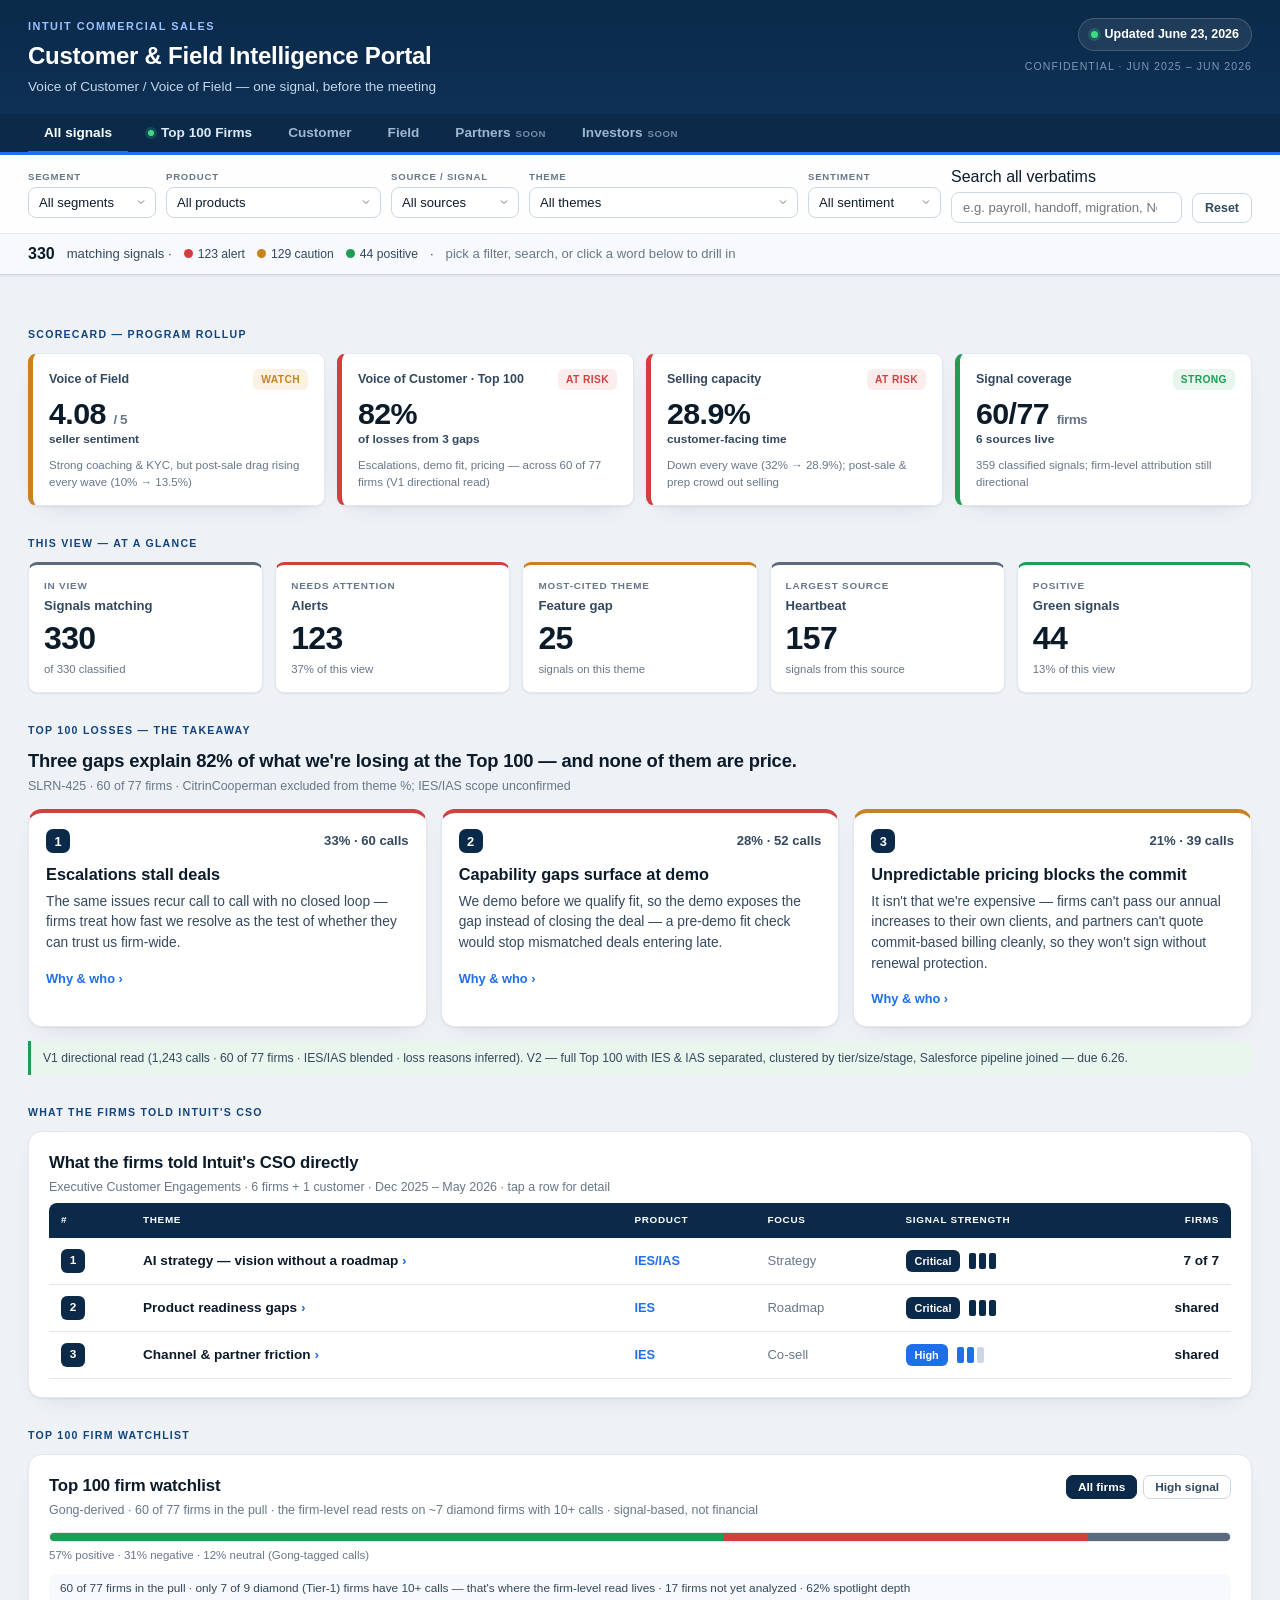
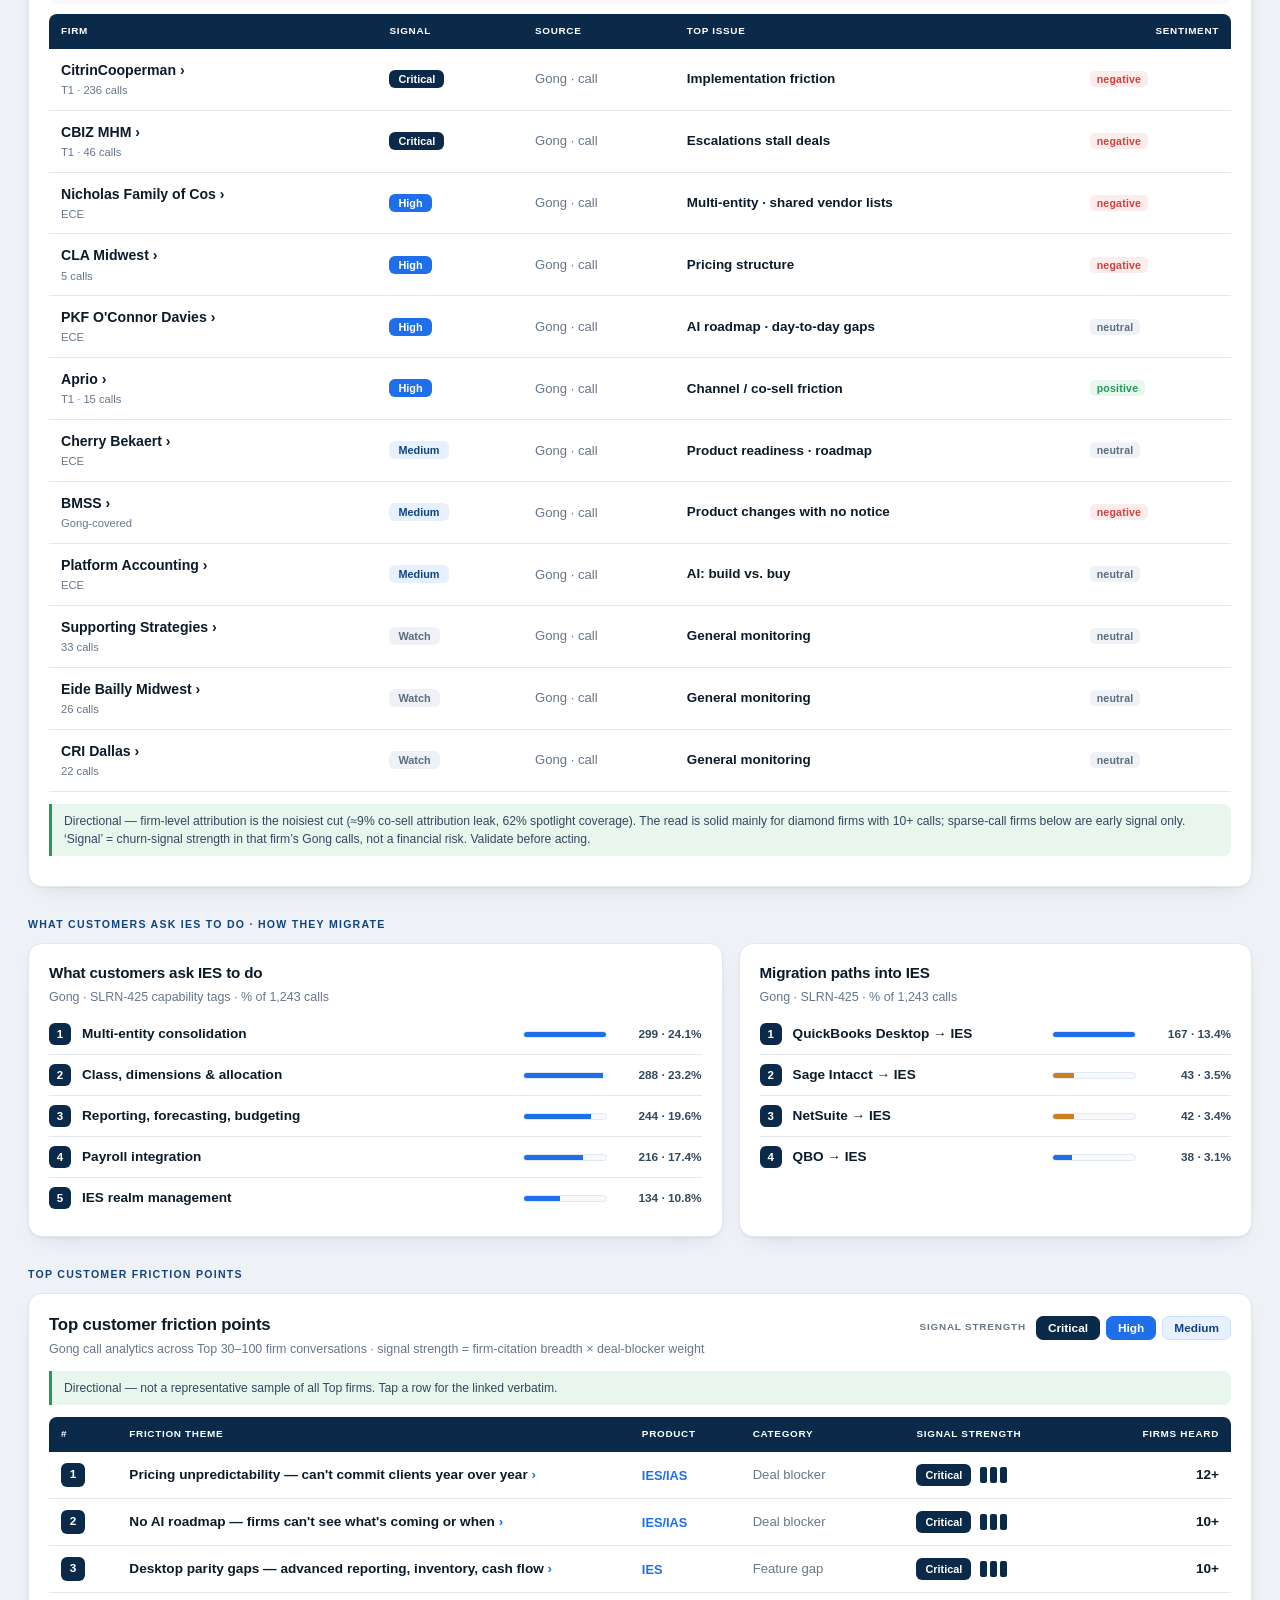
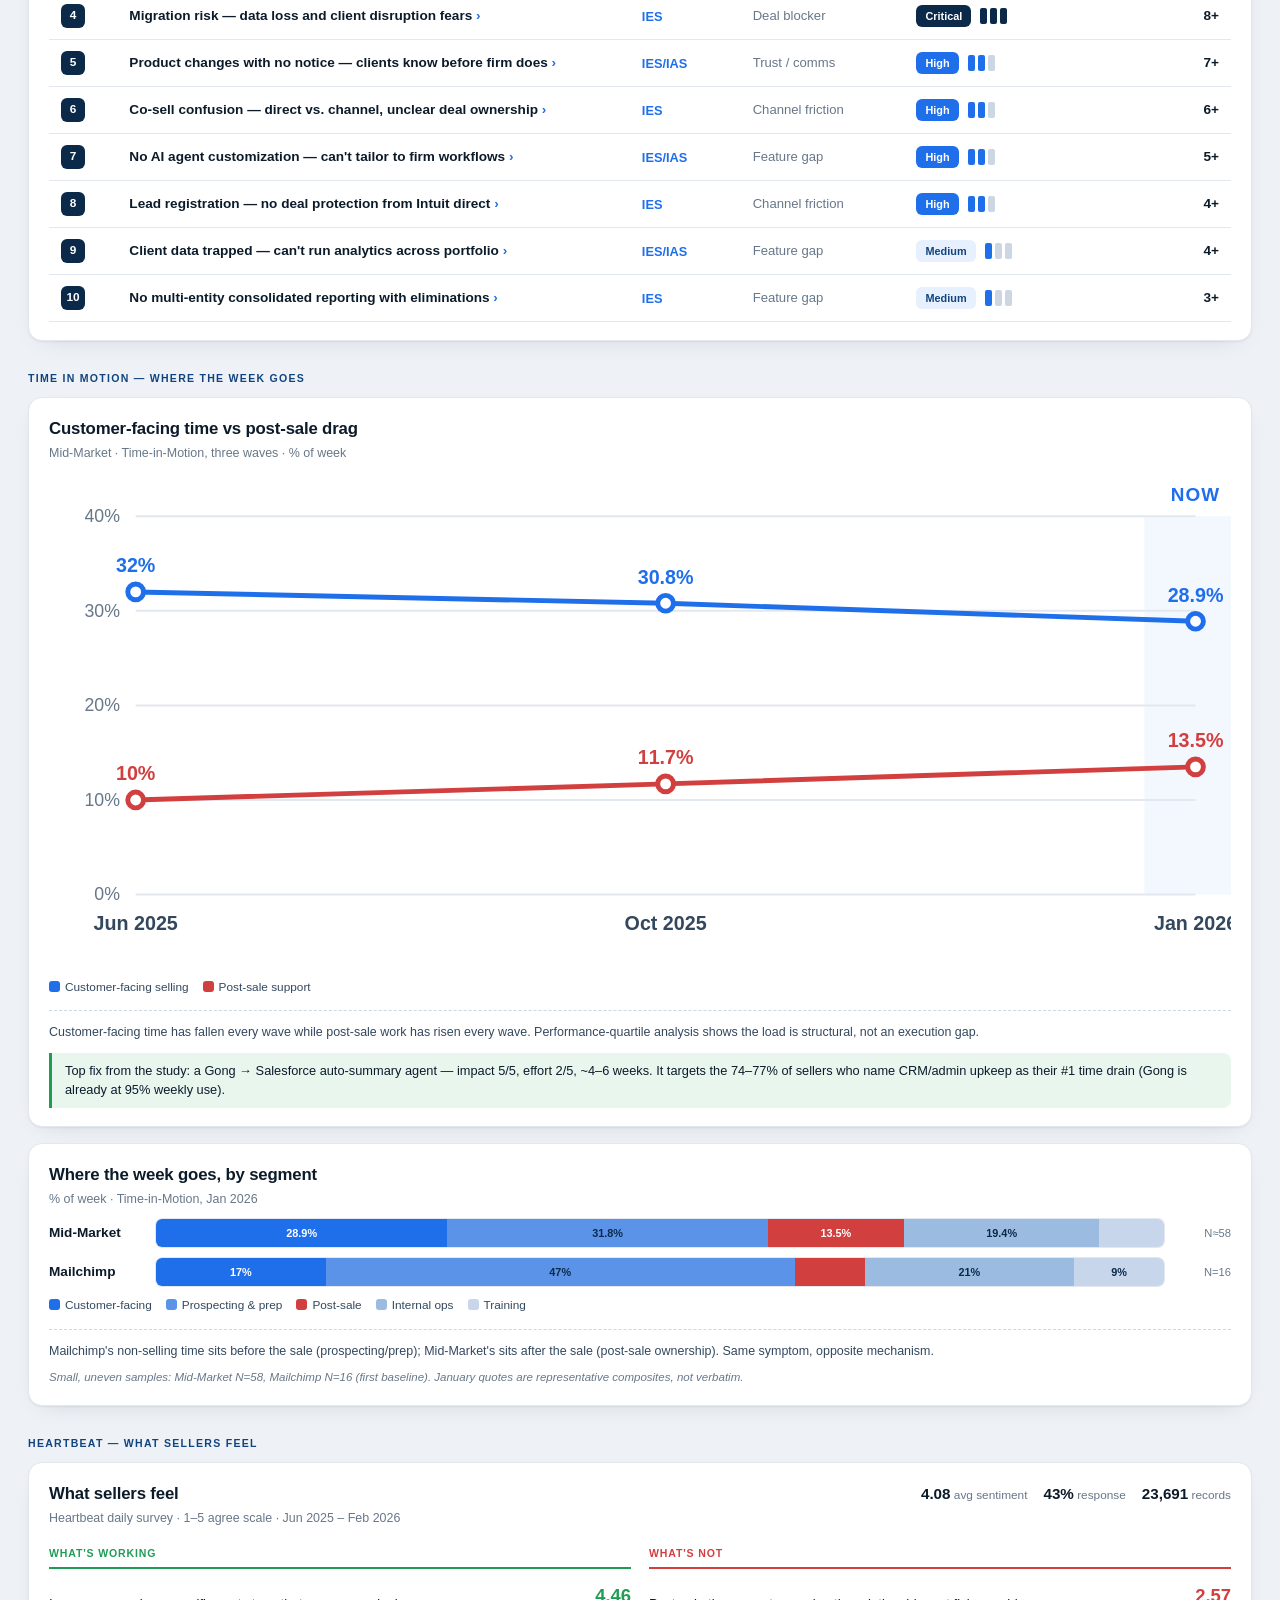
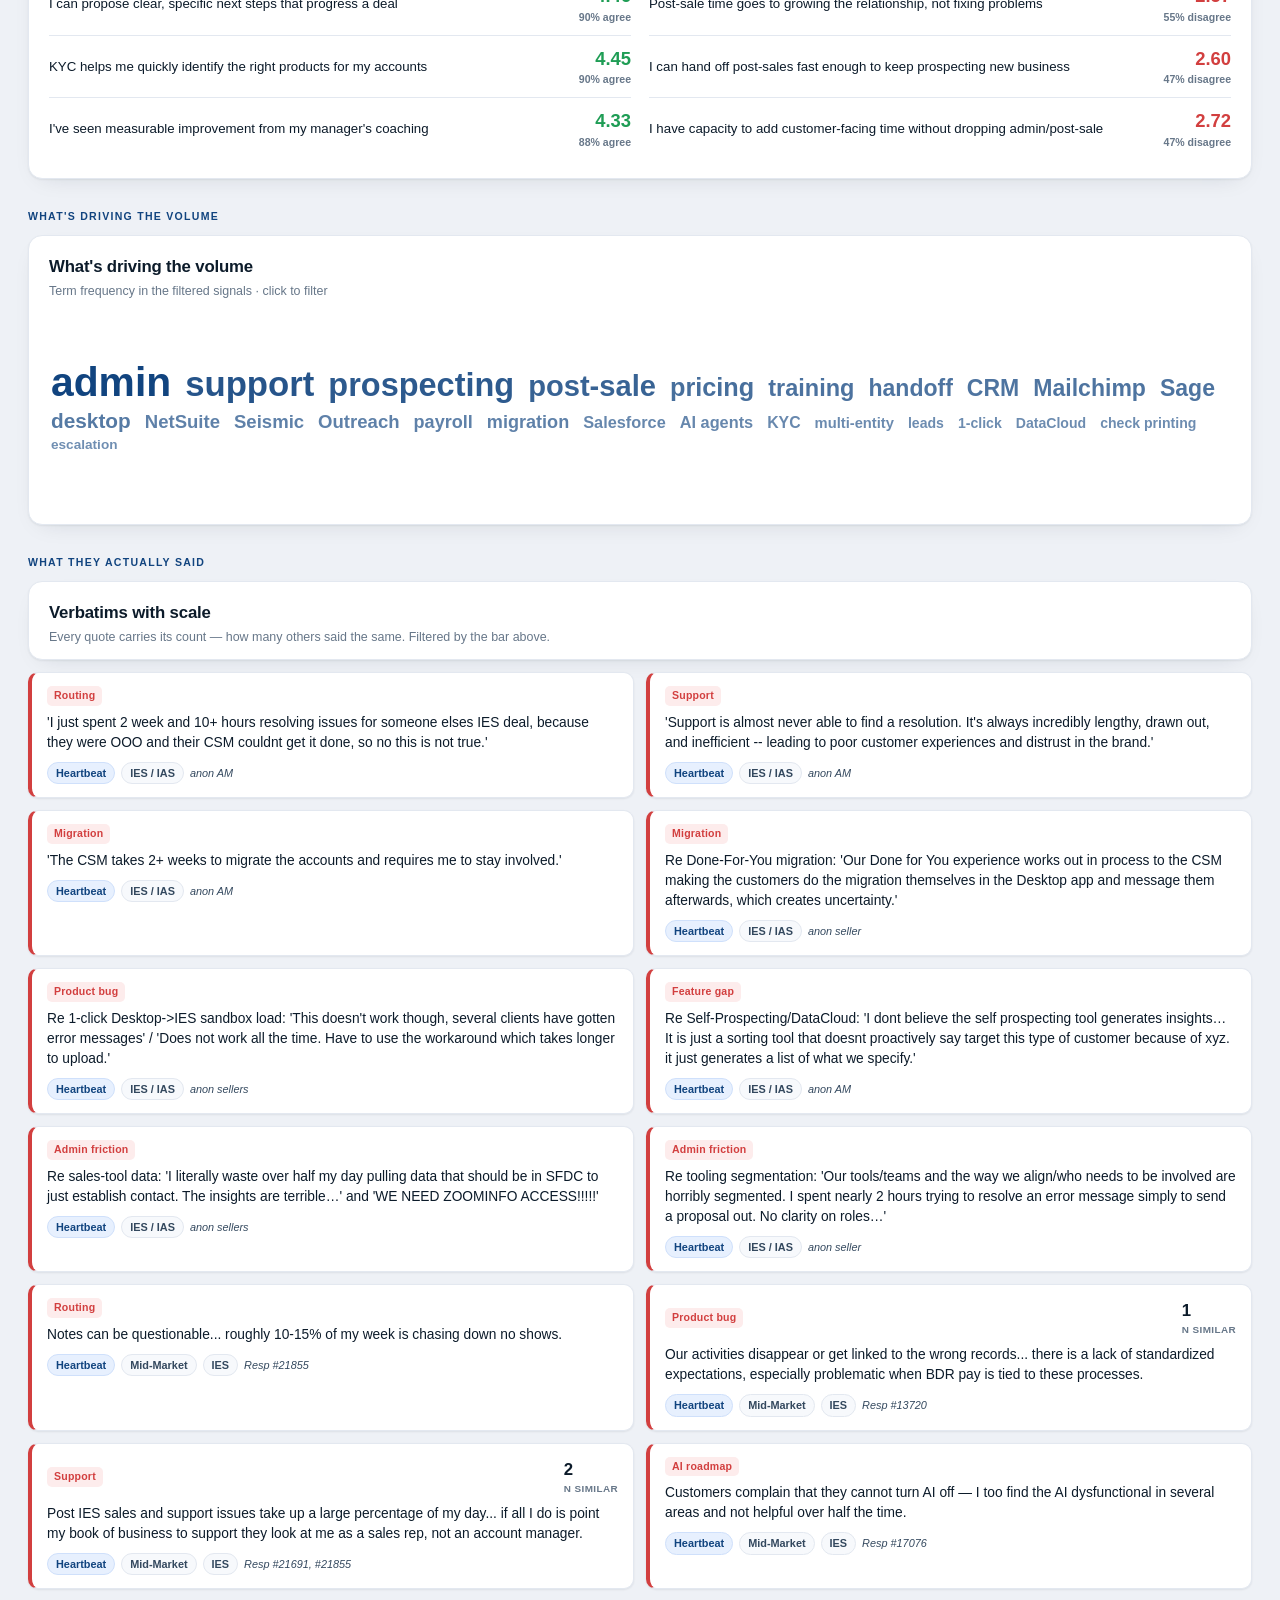
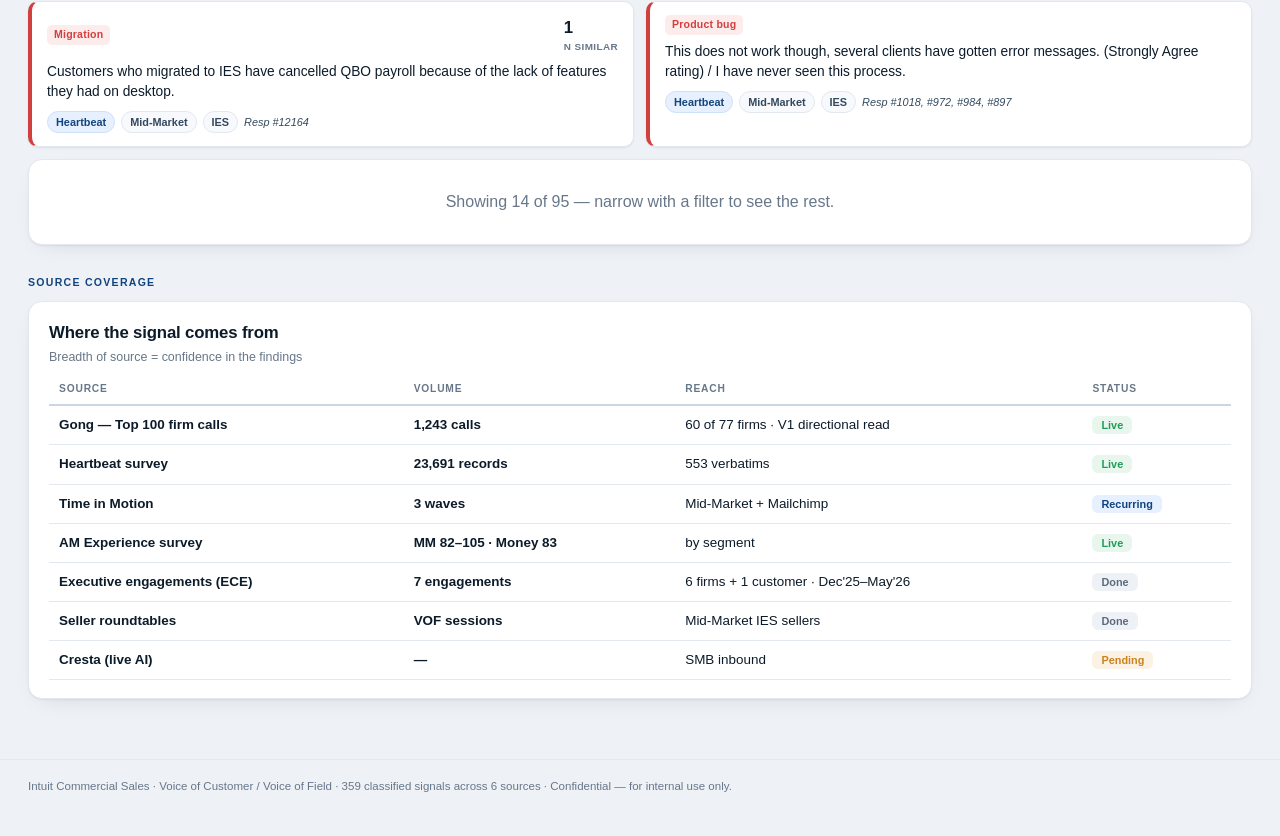
==== index.html @ 29c5f27e "Top 100: gaps as hero takeaway, reorder, reframe pricing - The 3 gaps are now a standalone hero sect" ====
<!DOCTYPE html>
<html lang="en">
<head>
<meta charset="UTF-8">
<meta name="viewport" content="width=device-width, initial-scale=1.0">
<title>Customer &amp; Field Intelligence Portal — Intuit Commercial Sales</title>
<meta name="description" content="Voice of Customer and Voice of Field signal portal for Intuit Commercial Sales. Confidential.">
<link rel="stylesheet" href="assets/styles.css">
</head>
<body>

<header class="masthead">
  <div class="mast-inner">
    <div class="mast-l">
      <p class="eyebrow">Intuit Commercial Sales</p>
      <h1>Customer &amp; Field Intelligence Portal</h1>
      <p class="sub">Voice of Customer / Voice of Field — one signal, before the meeting</p>
    </div>
    <div class="mast-r">
      <span class="updated"><span class="dot"></span><span id="updated">Updated —</span></span>
      <span class="conf" id="scope">Confidential</span>
    </div>
  </div>
  <div class="tabwrap">
    <nav class="tabs" id="tabs" role="tablist">
      <button class="tab" data-lane="all" role="tab" aria-selected="true">All signals</button>
      <button class="tab tab-feature" data-lane="top100" role="tab" aria-selected="false"><span class="hot"></span>Top 100 Firms</button>
      <button class="tab" data-lane="customer" role="tab" aria-selected="false">Customer</button>
      <button class="tab" data-lane="field" role="tab" aria-selected="false">Field</button>
      <button class="tab" data-lane="partners" role="tab" aria-selected="false">Partners<span class="soon">soon</span></button>
      <button class="tab" data-lane="investors" role="tab" aria-selected="false">Investors<span class="soon">soon</span></button>
    </nav>
  </div>
</header>

<div class="filterbar">
  <div class="filter-inner">
    <div class="fl"><label>Segment</label><select id="f-segment"></select></div>
    <div class="fl"><label>Product</label><select id="f-product"></select></div>
    <div class="fl"><label>Source / signal</label><select id="f-source"></select></div>
    <div class="fl"><label>Theme</label><select id="f-theme"></select></div>
    <div class="fl"><label>Sentiment</label><select id="f-sentiment"></select></div>
    <div class="search"><label>Search all verbatims</label><input id="f-search" type="search" placeholder="e.g. payroll, handoff, migration, NetSuite…"></div>
    <button class="btn-reset" id="reset">Reset</button>
    <span class="result-count" id="rc"></span>
  </div>
  <div class="filtersummary" id="filtersummary"></div>
</div>

<main>
  <!-- Data-bearing lanes -->
  <div id="lane-data">
    <div id="scorecardSec">
      <div class="section-tag">Scorecard — program rollup</div>
      <div class="scorecard" id="scorecard"></div>
    </div>

    <div class="section-tag">This view — at a glance</div>
    <div class="kpis" id="kpis"></div>

    <div class="customeronly">
      <div class="section-tag">Top 100 losses — the takeaway</div>
      <div id="gapsSection"></div>

      <div class="section-tag">What the firms told Intuit's CSO</div>
      <div class="card" id="eceTable"></div>

      <div class="section-tag">Top 100 firm watchlist</div>
      <div class="card" id="firmWatch"></div>

      <div class="section-tag">What customers ask IES to do &middot; how they migrate</div>
      <div class="grid-2" id="trendingTwo"></div>

      <div class="section-tag">Top customer friction points</div>
      <div class="card" id="friction"></div>
    </div>

    <div class="fieldonly">
      <div class="srcsec" data-src="Time in Motion">
        <div class="section-tag">Time in Motion — where the week goes</div>
        <div class="card" id="timeseries"></div>
        <div class="card" id="mix" style="margin-top:16px;"></div>
      </div>
      <div class="srcsec" data-src="Heartbeat">
        <div class="section-tag">Heartbeat — what sellers feel</div>
        <div class="card" id="heartbeat"></div>
      </div>
    </div>

    <div class="section-tag">What's driving the volume</div>
    <div class="card" id="wordcloud"></div>

    <div class="section-tag">What they actually said</div>
    <div class="card" style="padding-bottom:6px;">
      <div class="vmeta">
        <div><h2 class="h">Verbatims with scale</h2><p class="h-sub">Every quote carries its count — how many others said the same. Filtered by the bar above.</p></div>
      </div>
    </div>
    <div class="vgrid" id="verbatims" style="margin-top:12px;"></div>

    <div class="section-tag">Source coverage</div>
    <div class="card" id="coverage"></div>
  </div>

  <!-- Empty lanes -->
  <div id="lane-empty" class="hidden">
    <div class="card soon-wrap">
      <span class="soon-badge">Awaiting feed</span>
      <h2 id="empty-title">Partner signals</h2>
      <p id="empty-body">This lane is part of the model but no source is connected yet. When partner or investor signals come online they will populate here automatically — same structure as Customer and Field. No placeholder numbers are shown.</p>
    </div>
  </div>
</main>

<footer>
  <span id="foot"></span>
</footer>

<script src="assets/data.js"></script>
<script src="assets/app.js"></script>
</body>
</html>
---- assets/styles.css ----
:root{
  --bg:#eef1f6; --surface:#ffffff; --surface-2:#f7f9fc;
  --ink:#0c1b2a; --ink-soft:#33485e; --muted:#677789;
  --line:#e3e8f0; --line-strong:#cdd6e3;
  --brand:#1f6feb; --brand-deep:#0b2a4a; --brand-ink:#11447f; --brand-tint:#e7f0fe;
  --red:#d23f3f; --red-bg:#fdecec; --amber:#c9821f; --amber-bg:#fbf2e3;
  --green:#1f9d55; --green-bg:#e8f6ee; --neutral:#5b6b7d; --neutral-bg:#eef2f7;
  --shadow:0 1px 2px rgba(12,27,42,.06),0 8px 24px -14px rgba(12,27,42,.18);
  --shadow-sm:0 1px 2px rgba(12,27,42,.08);
  --radius:14px; --radius-sm:9px; --maxw:1280px;
}
*{box-sizing:border-box;}
html{-webkit-text-size-adjust:100%;}
body{
  margin:0; background:var(--bg); color:var(--ink);
  font-family:-apple-system,BlinkMacSystemFont,"Segoe UI",Roboto,Helvetica,Arial,sans-serif;
  line-height:1.5; -webkit-font-smoothing:antialiased;
}
.num{font-variant-numeric:tabular-nums;}
a{color:var(--brand);}

/* ---------- Masthead ---------- */
.masthead{background:linear-gradient(180deg,#0b2a4a 0%,#0e3258 100%);color:#fff;border-bottom:3px solid var(--brand);}
.mast-inner{max-width:var(--maxw);margin:0 auto;padding:18px 28px 16px;display:flex;align-items:flex-start;justify-content:space-between;gap:24px;flex-wrap:wrap;}
.mast-l .eyebrow{font-size:.68rem;font-weight:700;letter-spacing:.14em;text-transform:uppercase;color:#9cc2ff;margin:0 0 4px;}
.mast-l h1{font-size:1.5rem;font-weight:800;margin:0;letter-spacing:-.01em;}
.mast-l .sub{font-size:.85rem;color:#c5d6ea;margin:3px 0 0;}
.mast-r{text-align:right;font-size:.78rem;color:#c5d6ea;}
.mast-r .updated{display:inline-flex;align-items:center;gap:7px;background:rgba(255,255,255,.08);border:1px solid rgba(255,255,255,.16);border-radius:999px;padding:6px 12px;font-weight:600;color:#fff;}
.mast-r .dot{width:7px;height:7px;border-radius:50%;background:#3ddc84;box-shadow:0 0 0 3px rgba(61,220,132,.2);}
.mast-r .conf{display:block;margin-top:8px;font-size:.66rem;letter-spacing:.1em;text-transform:uppercase;color:#7f97b3;}

/* ---------- Tabs ---------- */
.tabs{max-width:var(--maxw);margin:0 auto;padding:0 28px;display:flex;gap:4px;}
.tab{appearance:none;border:0;background:transparent;color:#9fb6cf;font-size:.85rem;font-weight:600;padding:11px 16px;cursor:pointer;border-bottom:2px solid transparent;margin-bottom:-1px;}
.tab[aria-selected="true"]{color:#fff;border-bottom-color:var(--brand);}
.tab .soon{font-size:.6rem;opacity:.7;margin-left:5px;text-transform:uppercase;letter-spacing:.06em;}
.tab.tab-feature{color:#dce9fb;}
.tab.tab-feature[aria-selected="true"]{color:#fff;}
.tab .hot{display:inline-block;width:6px;height:6px;border-radius:50%;background:#3ddc84;margin-right:7px;vertical-align:1px;box-shadow:0 0 0 3px rgba(61,220,132,.18);}
.tabwrap{background:var(--brand-deep);}

/* ---------- Filter bar ---------- */
.filterbar{position:sticky;top:0;z-index:40;background:rgba(255,255,255,.92);backdrop-filter:saturate(1.4) blur(8px);border-bottom:1px solid var(--line-strong);box-shadow:var(--shadow-sm);}
.filter-inner{max-width:var(--maxw);margin:0 auto;padding:10px 28px;display:flex;gap:10px;align-items:center;flex-wrap:wrap;}
.fl{display:flex;flex-direction:column;gap:3px;}
.fl label{font-size:.6rem;font-weight:700;letter-spacing:.08em;text-transform:uppercase;color:var(--muted);}
.fl select{appearance:none;border:1px solid var(--line-strong);background:var(--surface) url("data:image/svg+xml;utf8,<svg xmlns='http://www.w3.org/2000/svg' width='12' height='12' viewBox='0 0 24 24' fill='none' stroke='%23677789' stroke-width='2'><path d='M6 9l6 6 6-6'/></svg>") no-repeat right 8px center;padding:7px 26px 7px 10px;border-radius:8px;font-size:.82rem;color:var(--ink);font-weight:500;cursor:pointer;min-width:128px;}
.search{flex:1;min-width:180px;display:flex;flex-direction:column;gap:3px;}
.search input{border:1px solid var(--line-strong);border-radius:8px;padding:7px 11px;font-size:.82rem;width:100%;}
.btn-reset{align-self:flex-end;border:1px solid var(--line-strong);background:var(--surface);border-radius:8px;padding:7px 12px;font-size:.78rem;font-weight:600;color:var(--ink-soft);cursor:pointer;}
.btn-reset:hover{background:var(--surface-2);}
.result-count{display:none;}
.filtersummary{border-top:1px solid var(--line);background:var(--surface-2);}
.filtersummary:empty{display:none;}
.filtersummary .inner{max-width:var(--maxw);margin:0 auto;padding:8px 28px;display:flex;align-items:center;gap:14px;flex-wrap:wrap;}
.filtersummary .chips{display:flex;gap:6px;flex-wrap:wrap;}
.fchip{appearance:none;border:1px solid var(--brand);background:var(--brand-tint);color:var(--brand-ink);border-radius:999px;padding:3px 9px;font-size:.74rem;font-weight:600;cursor:pointer;display:inline-flex;align-items:center;gap:5px;}
.fchip span{font-weight:800;opacity:.7;}
.fchip:hover{background:#d7e6fd;}
.fchip.clear{border-color:var(--line-strong);background:var(--surface);color:var(--ink-soft);}
.sumcount{font-size:.82rem;color:var(--ink-soft);display:flex;align-items:center;gap:12px;flex-wrap:wrap;}
.sumcount b{font-size:1rem;color:var(--ink);}
.sumcount .sb{display:inline-flex;align-items:center;gap:5px;font-size:.76rem;}
.sumcount .hint{color:var(--muted);}
.dot-red,.dot-amber,.dot-green{display:inline-block;width:9px;height:9px;border-radius:50%;}
.dot-red{background:var(--red);}.dot-amber{background:var(--amber);}.dot-green{background:var(--green);}

/* ---------- Layout ---------- */
main{max-width:var(--maxw);margin:0 auto;padding:22px 28px 60px;}
.section-tag{font-size:.66rem;font-weight:700;letter-spacing:.12em;text-transform:uppercase;color:var(--brand-ink);margin:30px 0 10px;display:flex;align-items:center;gap:8px;}
.section-tag .pp{background:var(--brand);color:#fff;border-radius:5px;font-size:.6rem;padding:2px 5px;letter-spacing:.04em;}
.card{background:var(--surface);border:1px solid var(--line);border-radius:var(--radius);box-shadow:var(--shadow);padding:18px 20px;}
.grid-2{display:grid;grid-template-columns:1.15fr .85fr;gap:16px;}
.grid-3{display:grid;grid-template-columns:repeat(3,1fr);gap:16px;}
@media(max-width:900px){.grid-2,.grid-3{grid-template-columns:1fr;}}
h2.h{font-size:1.05rem;font-weight:700;margin:0;letter-spacing:-.01em;}
.h-sub{font-size:.78rem;color:var(--muted);margin:3px 0 0;}
.card-note{font-size:.78rem;color:var(--ink-soft);margin:14px 0 0;padding-top:12px;border-top:1px dashed var(--line-strong);line-height:1.5;}
.topfix{font-size:.8rem;color:var(--ink);background:var(--green-bg);border-left:3px solid var(--green);border-radius:0 8px 8px 0;padding:9px 13px;margin:11px 0 0;line-height:1.45;}
.caveat{font-size:.72rem;color:var(--muted);font-style:italic;margin:9px 0 0;}

/* ---------- Scorecard (program rollup) ---------- */
.scorecard{display:grid;grid-template-columns:repeat(4,1fr);gap:12px;}
@media(max-width:1080px){.scorecard{grid-template-columns:repeat(2,1fr);}}
.sctile{background:var(--surface);border:1px solid var(--line);border-left:5px solid var(--neutral);border-radius:var(--radius-sm);box-shadow:var(--shadow);padding:15px 16px;}
.sctile.red{border-left-color:var(--red);}.sctile.amber{border-left-color:var(--amber);}.sctile.green{border-left-color:var(--green);}
.sctop{display:flex;align-items:center;justify-content:space-between;gap:8px;margin-bottom:8px;}
.scdomain{font-size:.78rem;font-weight:700;color:var(--ink-soft);}
.scstatus{font-size:.64rem;font-weight:800;letter-spacing:.04em;text-transform:uppercase;border-radius:6px;padding:3px 8px;white-space:nowrap;}
.scstatus.red{background:var(--red-bg);color:var(--red);}.scstatus.amber{background:var(--amber-bg);color:var(--amber);}.scstatus.green{background:var(--green-bg);color:var(--green);}
.scmetric{font-size:1.9rem;font-weight:800;letter-spacing:-.02em;line-height:1;color:var(--ink);}
.scmetric small{font-size:.85rem;font-weight:600;color:var(--muted);}
.sclabel{font-size:.74rem;color:var(--ink-soft);font-weight:600;margin-top:3px;}
.scsub{font-size:.72rem;color:var(--muted);margin-top:8px;line-height:1.45;}

/* ---------- KPI strip ---------- */
.kpis{display:grid;grid-template-columns:repeat(5,1fr);gap:12px;}
@media(max-width:1080px){.kpis{grid-template-columns:repeat(2,1fr);}}
.kpi{background:var(--surface);border:1px solid var(--line);border-top:3px solid var(--brand);border-radius:var(--radius-sm);box-shadow:var(--shadow-sm);padding:14px 15px;}
.kpi.red{border-top-color:var(--red);} .kpi.amber{border-top-color:var(--amber);} .kpi.green{border-top-color:var(--green);} .kpi.neutral{border-top-color:var(--neutral);}
.kpi .seg{font-size:.62rem;font-weight:700;letter-spacing:.08em;text-transform:uppercase;color:var(--muted);}
.kpi .lab{font-size:.82rem;color:var(--ink-soft);margin:2px 0 6px;font-weight:600;}
.kpi .v{font-size:2rem;font-weight:800;letter-spacing:-.02em;line-height:1;}
.kpi .delta{display:inline-block;margin-top:7px;font-size:.72rem;font-weight:700;padding:2px 7px;border-radius:6px;}
.kpi .delta.bad{background:var(--red-bg);color:var(--red);}
.kpi .delta.good{background:var(--green-bg);color:var(--green);}
.kpi .delta.flat{background:var(--neutral-bg);color:var(--neutral);}
.kpi .sub{font-size:.71rem;color:var(--muted);margin-top:8px;line-height:1.4;}

/* ---------- Charts ---------- */
.chart-head{display:flex;justify-content:space-between;align-items:baseline;gap:10px;margin-bottom:6px;}
.legend{display:flex;gap:14px;flex-wrap:wrap;margin-top:10px;font-size:.74rem;color:var(--ink-soft);}
.legend i{display:inline-block;width:11px;height:11px;border-radius:3px;margin-right:5px;vertical-align:-1px;}
.swatch-brand{background:var(--brand);}.swatch-red{background:var(--red);}.swatch-amber{background:var(--amber);}.swatch-green{background:var(--green);}.swatch-neutral{background:var(--neutral);}
.now-flag{font-size:.6rem;font-weight:800;letter-spacing:.06em;color:var(--brand);}

/* stacked mix */
.mixrow{display:grid;grid-template-columns:96px 1fr 56px;align-items:center;gap:10px;margin:9px 0;}
.mixrow .seglab{font-weight:700;font-size:.85rem;}
.mixrow .n{font-size:.7rem;color:var(--muted);text-align:right;}
.mixbar{display:flex;height:30px;border-radius:7px;overflow:hidden;border:1px solid var(--line);}
.mixbar span{display:flex;align-items:center;justify-content:center;font-size:.68rem;font-weight:700;color:#fff;min-width:0;}

/* word cloud */
.cloud{display:flex;flex-wrap:wrap;gap:6px 14px;align-items:baseline;align-content:center;min-height:200px;padding:6px 2px;}
.cloud button{appearance:none;border:0;background:transparent;cursor:pointer;font-weight:700;line-height:1.05;padding:0;color:var(--brand-ink);}
.cloud button:hover{color:var(--brand);text-decoration:underline;}

/* trending */
.trank{display:flex;align-items:center;gap:11px;padding:9px 0;border-top:1px solid var(--line);}
.trank:first-of-type{border-top:0;}
.trank .rk{width:22px;height:22px;border-radius:6px;background:var(--brand-deep);color:#fff;font-size:.72rem;font-weight:800;display:flex;align-items:center;justify-content:center;flex-shrink:0;}
.trank .tt{flex:1;font-size:.85rem;font-weight:600;min-width:0;}
.trank .meter{width:84px;height:7px;border-radius:4px;background:var(--surface-2);overflow:hidden;border:1px solid var(--line);}
.trank .meter i{display:block;height:100%;}
.trank .vv{width:84px;text-align:right;font-size:.74rem;font-weight:700;color:var(--ink-soft);}
.fill-brand{background:var(--brand);}.fill-red{background:var(--red);}.fill-amber{background:var(--amber);}

/* ---------- Verbatim / signal cards ---------- */
.vmeta{display:flex;justify-content:space-between;align-items:center;flex-wrap:wrap;gap:8px;margin-bottom:6px;}
.vgrid{display:grid;grid-template-columns:repeat(2,1fr);gap:12px;}
@media(max-width:760px){.vgrid{grid-template-columns:1fr;}}
.vcard{background:var(--surface);border:1px solid var(--line);border-left:4px solid var(--neutral);border-radius:10px;padding:13px 15px;box-shadow:var(--shadow-sm);}
.vcard.red{border-left-color:var(--red);}.vcard.amber{border-left-color:var(--amber);}.vcard.green{border-left-color:var(--green);}.vcard.neutral{border-left-color:var(--neutral);}
.vcard .vtop{display:flex;justify-content:space-between;align-items:center;gap:8px;margin-bottom:7px;}
.tag{font-size:.66rem;font-weight:700;border-radius:5px;padding:2px 7px;letter-spacing:.02em;}
.tag.red{background:var(--red-bg);color:var(--red);}.tag.amber{background:var(--amber-bg);color:var(--amber);}.tag.green{background:var(--green-bg);color:var(--green);}.tag.neutral{background:var(--neutral-bg);color:var(--neutral);}
.vcard .vcount{font-size:1.05rem;font-weight:800;color:var(--ink);white-space:nowrap;}
.vcard .vcount small{font-size:.62rem;font-weight:600;color:var(--muted);display:block;text-align:right;letter-spacing:.04em;text-transform:uppercase;}
.vcard blockquote{margin:0;font-size:.86rem;color:var(--ink);line-height:1.45;}
.vcard .vfoot{margin-top:9px;display:flex;gap:6px;flex-wrap:wrap;align-items:center;font-size:.68rem;color:var(--muted);}
.chip{background:var(--surface-2);border:1px solid var(--line);border-radius:999px;padding:2px 8px;font-weight:600;color:var(--ink-soft);}
.chip.src{background:var(--brand-tint);border-color:#cfe0fb;color:var(--brand-ink);}
.who{font-style:italic;color:var(--ink-soft);}
.commentary{opacity:.62;}
.empty{text-align:center;padding:46px 20px;color:var(--muted);}
.empty h3{color:var(--ink-soft);margin:0 0 6px;}

/* heartbeat panel */
.hbstat{display:flex;gap:16px;flex-wrap:wrap;font-size:.74rem;color:var(--muted);}
.hbstat b{color:var(--ink);font-size:.95rem;font-variant-numeric:tabular-nums;}
.hbgrid{display:grid;grid-template-columns:1fr 1fr;gap:18px;margin-top:14px;}
@media(max-width:760px){.hbgrid{grid-template-columns:1fr;}}
.hbcap{font-size:.66rem;font-weight:800;letter-spacing:.08em;text-transform:uppercase;padding:5px 0;margin-bottom:4px;border-bottom:2px solid var(--line);}
.hbcap.good{color:var(--green);border-bottom-color:var(--green);}
.hbcap.bad{color:var(--red);border-bottom-color:var(--red);}
.hbrow{display:flex;align-items:center;gap:12px;padding:9px 0;border-bottom:1px solid var(--line);}
.hbrow:last-child{border-bottom:0;}
.hbq{flex:1;font-size:.83rem;color:var(--ink);line-height:1.35;}
.hbsc{text-align:right;white-space:nowrap;}
.hbsc b{font-size:1.15rem;font-variant-numeric:tabular-nums;}
.hbsc.good b{color:var(--green);}.hbsc.bad b{color:var(--red);}
.hbsc small{display:block;font-size:.66rem;color:var(--muted);font-weight:600;}

/* Top 100 gaps — hero takeaway cards */
.gapshead{font-size:1.15rem;font-weight:800;color:var(--ink);margin:0;letter-spacing:-.01em;line-height:1.3;}
.gapssub{font-size:.78rem;color:var(--muted);margin:4px 0 14px;}
.gapgrid{display:grid;grid-template-columns:repeat(3,1fr);gap:14px;}
@media(max-width:900px){.gapgrid{grid-template-columns:1fr;}}
.gapcard{background:var(--surface);border:1px solid var(--line);border-top:4px solid var(--neutral);border-radius:var(--radius);box-shadow:var(--shadow);padding:16px 17px;}
.gapcard.critical{border-top-color:var(--red);}.gapcard.high{border-top-color:var(--amber);}.gapcard.medium{border-top-color:var(--brand);}
.gaptop{display:flex;justify-content:space-between;align-items:center;}
.gapnum{width:24px;height:24px;border-radius:7px;background:var(--brand-deep);color:#fff;font-weight:800;font-size:.8rem;display:flex;align-items:center;justify-content:center;}
.gapstat{font-size:.82rem;font-weight:800;color:var(--ink-soft);}
.gaptitle{font-size:1.02rem;font-weight:800;margin:11px 0 7px;line-height:1.25;color:var(--ink);}
.gapsowhat{font-size:.86rem;color:var(--ink-soft);line-height:1.5;margin:0 0 12px;}
.gapmore{appearance:none;border:0;background:transparent;color:var(--brand);font-weight:700;font-size:.8rem;cursor:pointer;padding:0;}
.gapmore:hover{text-decoration:underline;}
.gapdetail{display:none;margin-top:11px;padding-top:11px;border-top:1px dashed var(--line-strong);}
.gapdetail.show{display:block;}
.gapdetail blockquote{margin:8px 0 4px;font-size:.85rem;font-style:italic;color:var(--ink);}

/* friction table */
.sigtoggles{display:flex;align-items:center;gap:6px;flex-wrap:wrap;}
.sigtoglab{font-size:.62rem;font-weight:700;letter-spacing:.08em;text-transform:uppercase;color:var(--muted);margin-right:4px;}
.sigtoggle{appearance:none;border:1px solid var(--line-strong);background:var(--surface);border-radius:7px;padding:4px 11px;font-size:.74rem;font-weight:700;cursor:pointer;color:var(--ink-soft);opacity:.5;}
.sigtoggle.on{opacity:1;}
.sigtoggle.critical.on{background:var(--brand-deep);border-color:var(--brand-deep);color:#fff;}
.sigtoggle.high.on{background:var(--brand);border-color:var(--brand);color:#fff;}
.sigtoggle.medium.on{background:var(--brand-tint);border-color:#cfe0fb;color:var(--brand-ink);}
.fnote{font-size:.76rem;color:var(--ink-soft);background:var(--green-bg);border-left:3px solid var(--green);border-radius:0 8px 8px 0;padding:8px 12px;margin:12px 0;}
.tablewrap{overflow-x:auto;}
.ftable{width:100%;border-collapse:collapse;font-size:.85rem;}
.ftable thead th{background:var(--brand-deep);color:#fff;text-align:left;font-size:.62rem;text-transform:uppercase;letter-spacing:.07em;padding:10px 12px;font-weight:700;}
.ftable thead th:first-child{border-radius:8px 0 0 0;}.ftable thead th:last-child{border-radius:0 8px 0 0;text-align:right;}
.frow{border-bottom:1px solid var(--line);cursor:pointer;}
.frow:hover{background:var(--surface-2);}
.frow.open{background:var(--brand-tint);}
.ftable td{padding:11px 12px;vertical-align:middle;}
.frk{display:inline-flex;width:24px;height:24px;border-radius:6px;background:var(--brand-deep);color:#fff;font-size:.74rem;font-weight:800;align-items:center;justify-content:center;}
.ftheme{font-weight:600;color:var(--ink);max-width:360px;}
.ftheme .chev{color:var(--brand);font-weight:800;}
.fprod{color:var(--brand);font-weight:700;font-size:.8rem;}
.fcat{color:var(--muted);font-size:.82rem;}
.ffirms{font-weight:800;text-align:right;}
.sigwrap{display:inline-flex;align-items:center;gap:9px;}
.sigbadge{font-size:.68rem;font-weight:700;border-radius:6px;padding:3px 9px;}
.sigbadge.critical{background:var(--brand-deep);color:#fff;}
.sigbadge.high{background:var(--brand);color:#fff;}
.sigbadge.medium{background:var(--brand-tint);color:var(--brand-ink);}
.sigbadge.watch{background:var(--neutral-bg);color:var(--neutral);}
/* firm watchlist */
.fwtoggles{display:flex;gap:6px;}
.fwtog{appearance:none;border:1px solid var(--line-strong);background:var(--surface);border-radius:7px;padding:4px 11px;font-size:.74rem;font-weight:700;cursor:pointer;color:var(--ink-soft);}
.fwtog.on{background:var(--brand-deep);border-color:var(--brand-deep);color:#fff;}
.fwsent{display:flex;height:10px;border-radius:6px;overflow:hidden;border:1px solid var(--line);margin:12px 0 5px;}
.fwseg{display:block;height:100%;}
.fwsl{font-size:.72rem;color:var(--muted);}
.fwcov{font-size:.74rem;color:var(--ink-soft);background:var(--surface-2);border-radius:7px;padding:6px 11px;margin:10px 0;}
.fwfirm{font-weight:700;font-size:.88rem;color:var(--ink);}
.fwsub{font-size:.7rem;color:var(--muted);margin-top:1px;}
.fwissue{font-weight:600;color:var(--ink);font-size:.84rem;}
.fwbd{font-size:.84rem;color:var(--ink);margin:4px 0 12px;line-height:1.45;}
.fmeter{display:inline-flex;gap:3px;}
.fmeter i{width:7px;height:16px;border-radius:2px;background:var(--line-strong);}
.fmeter.critical i.on{background:var(--brand-deep);}
.fmeter.high i.on{background:var(--brand);}
.fmeter.medium i.on{background:var(--brand);}
.fdetail{display:none;}
.fdetail.show{display:table-row;}
.fdetail td{background:var(--surface-2);border-bottom:1px solid var(--line);}
.fdetail-in{padding:4px 4px 4px 34px;}
.fdetail-in .lab{font-size:.6rem;font-weight:700;letter-spacing:.08em;text-transform:uppercase;color:var(--muted);}
.fdetail-in blockquote{margin:5px 0;font-size:.88rem;color:var(--ink);font-style:italic;}
.fdetail-in .who{font-size:.76rem;color:var(--ink-soft);font-weight:600;}
.fbullets{margin:4px 0 12px;padding-left:18px;}
.fbullets li{font-size:.84rem;color:var(--ink);line-height:1.45;margin:4px 0;}
.kvline{font-size:.82rem;color:var(--ink);margin:9px 0 0;line-height:1.45;}
.kvline .lab{display:inline;margin-right:5px;}

/* coverage */
.covtable{width:100%;border-collapse:collapse;font-size:.84rem;}
.covtable th{text-align:left;font-size:.64rem;text-transform:uppercase;letter-spacing:.08em;color:var(--muted);padding:8px 10px;border-bottom:2px solid var(--line-strong);}
.covtable td{padding:9px 10px;border-bottom:1px solid var(--line);}
.covtable td.num{font-weight:700;}
.status{font-size:.68rem;font-weight:700;border-radius:6px;padding:3px 9px;}
.status.Live{background:var(--green-bg);color:var(--green);}
.status.Recurring{background:var(--brand-tint);color:var(--brand-ink);}
.status.Done{background:var(--neutral-bg);color:var(--neutral);}
.status.Pending{background:var(--amber-bg);color:var(--amber);}

/* soon / empty lanes */
.soon-wrap{text-align:center;padding:54px 24px;}
.soon-badge{display:inline-block;background:var(--amber-bg);color:var(--amber);font-size:.66rem;font-weight:800;letter-spacing:.1em;text-transform:uppercase;border-radius:999px;padding:5px 13px;margin-bottom:14px;}
.soon-wrap h2{margin:0 0 6px;font-size:1.2rem;}
.soon-wrap p{color:var(--muted);max-width:520px;margin:0 auto;font-size:.88rem;}

footer{max-width:var(--maxw);margin:0 auto;padding:18px 28px 40px;color:var(--muted);font-size:.72rem;border-top:1px solid var(--line);}
.hidden{display:none!important;}
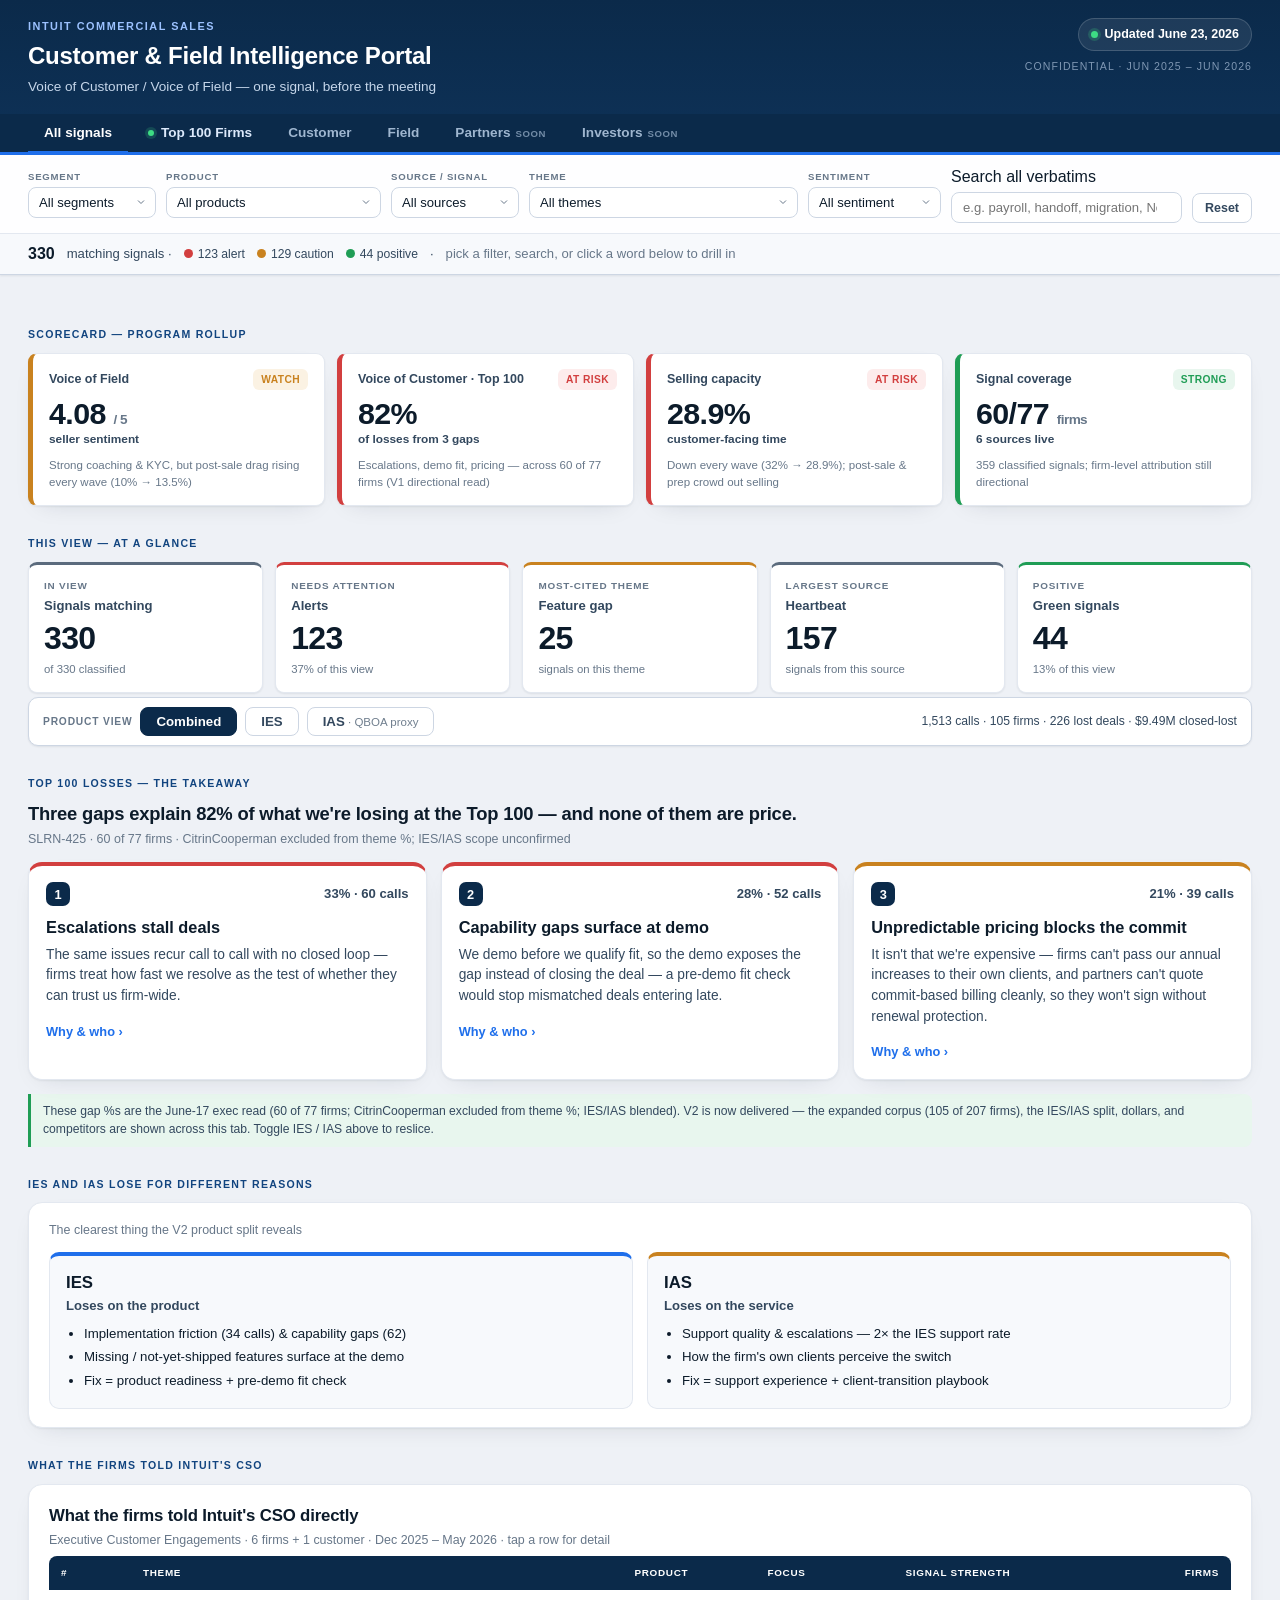
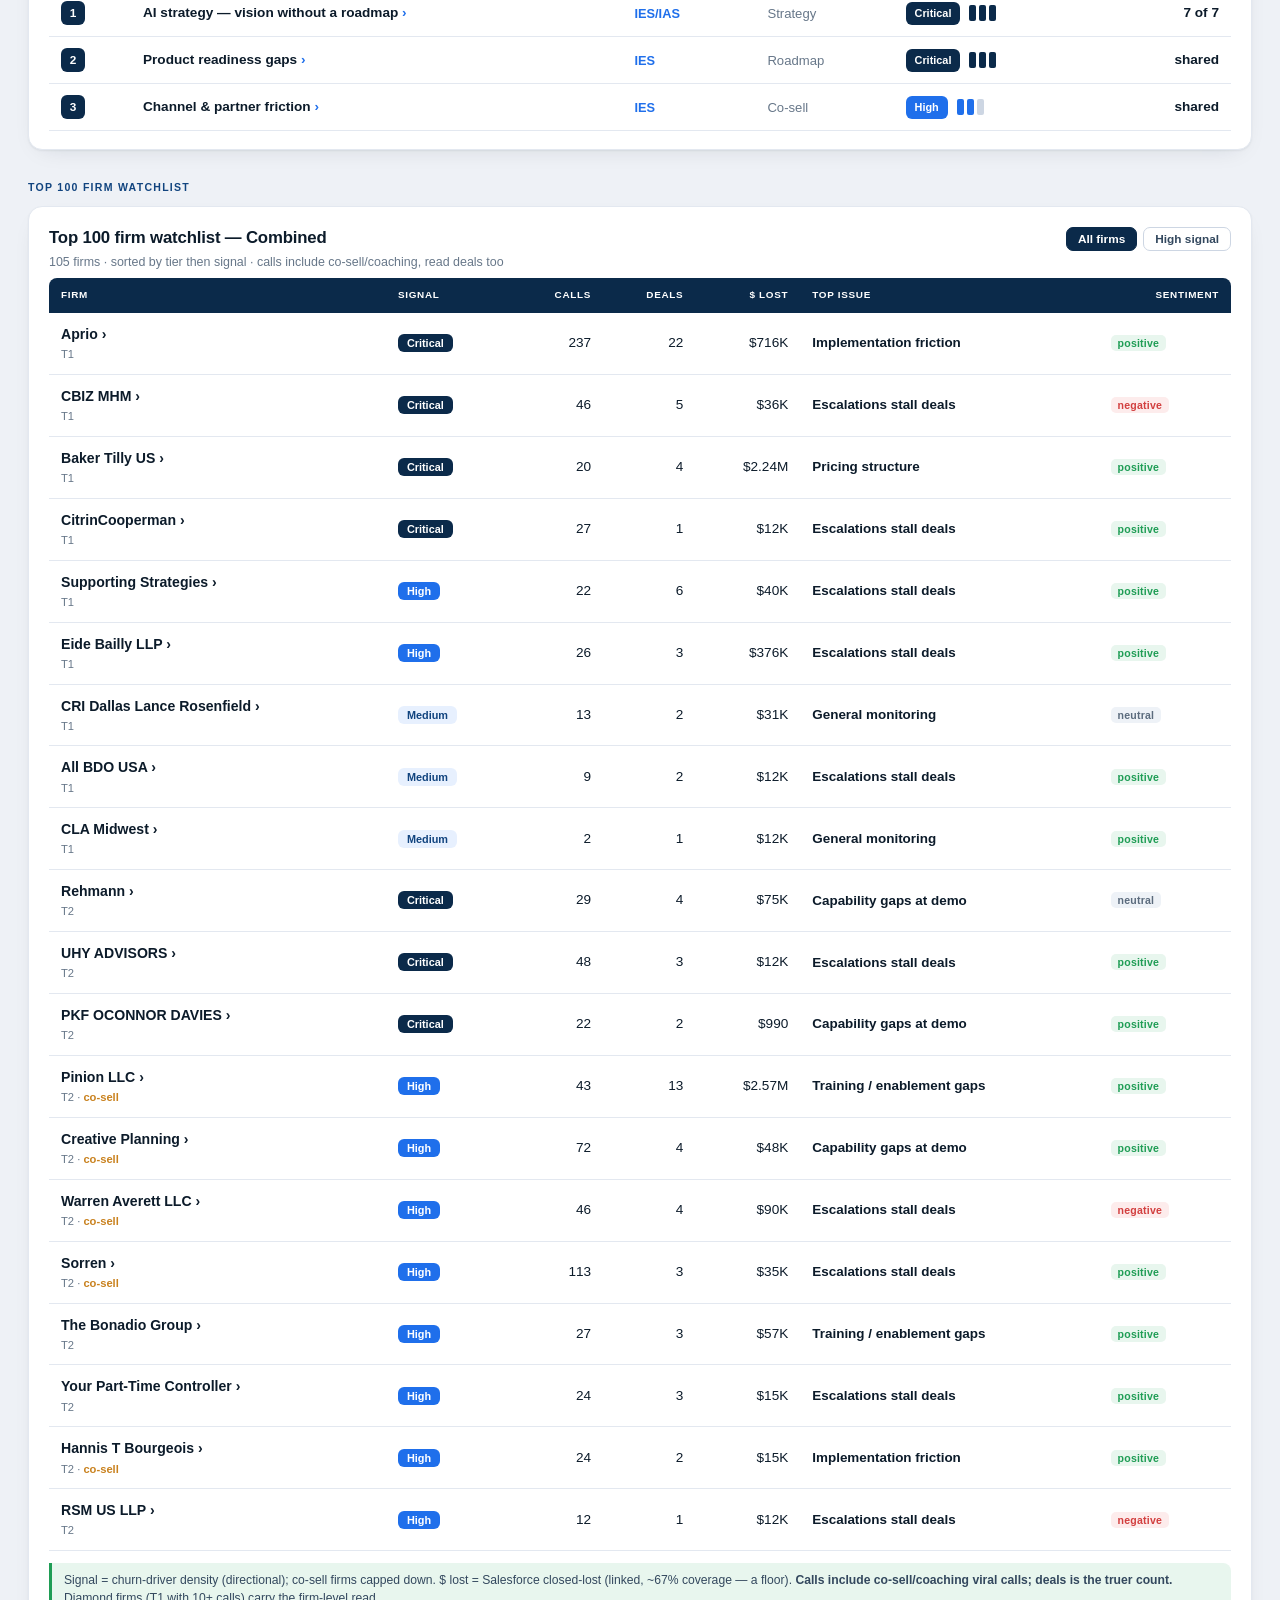
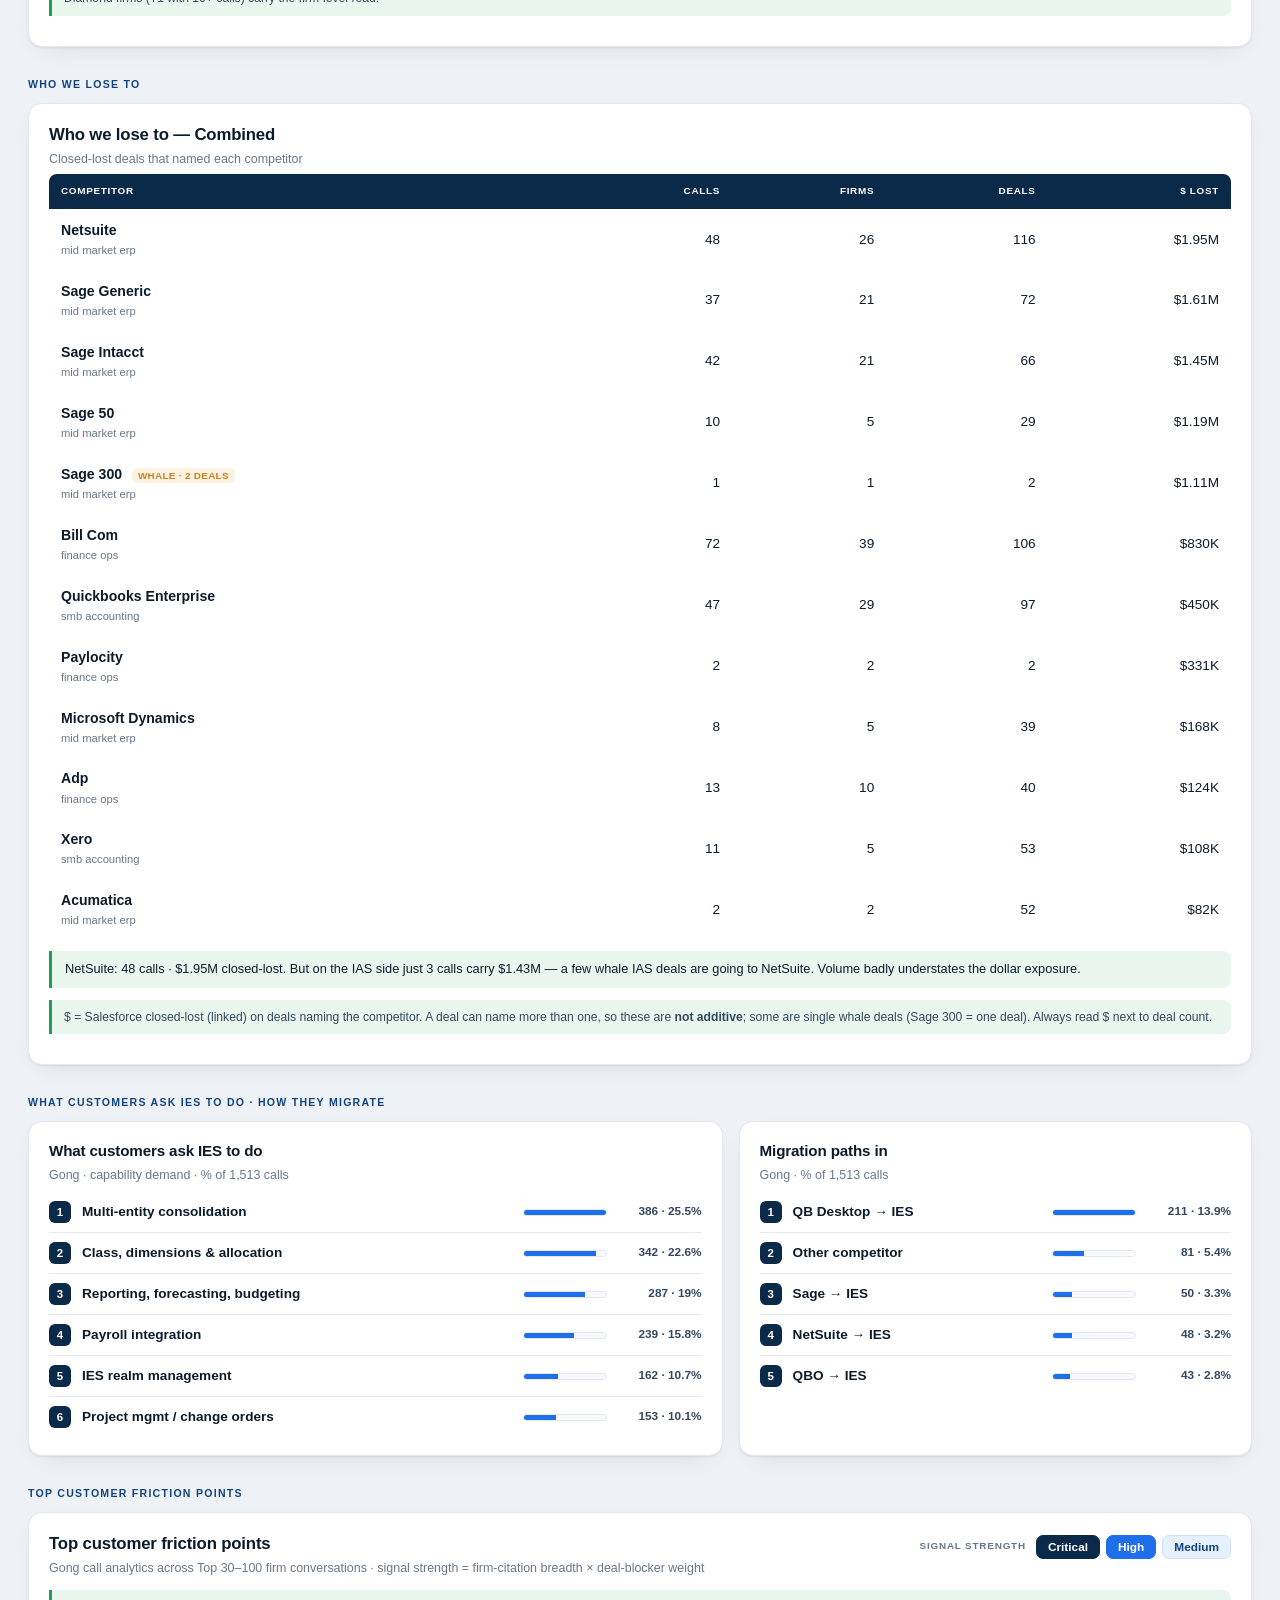
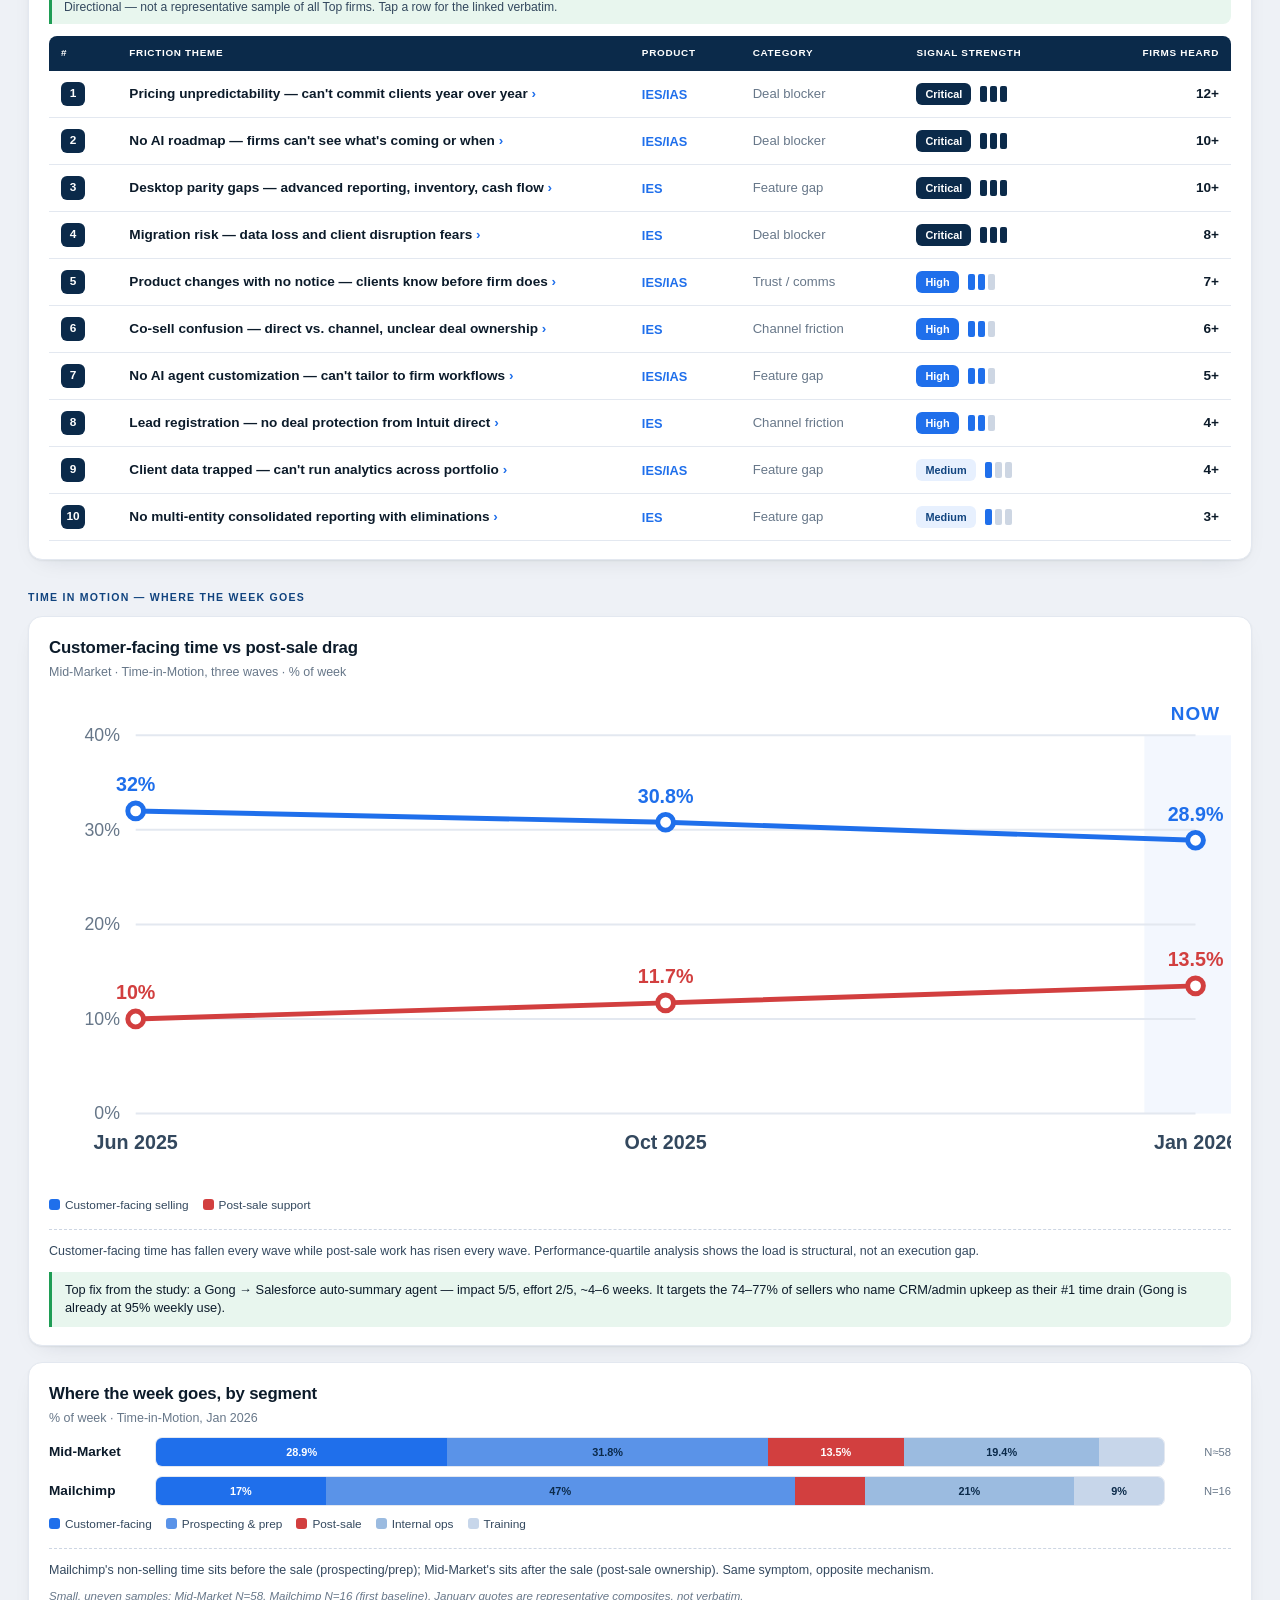
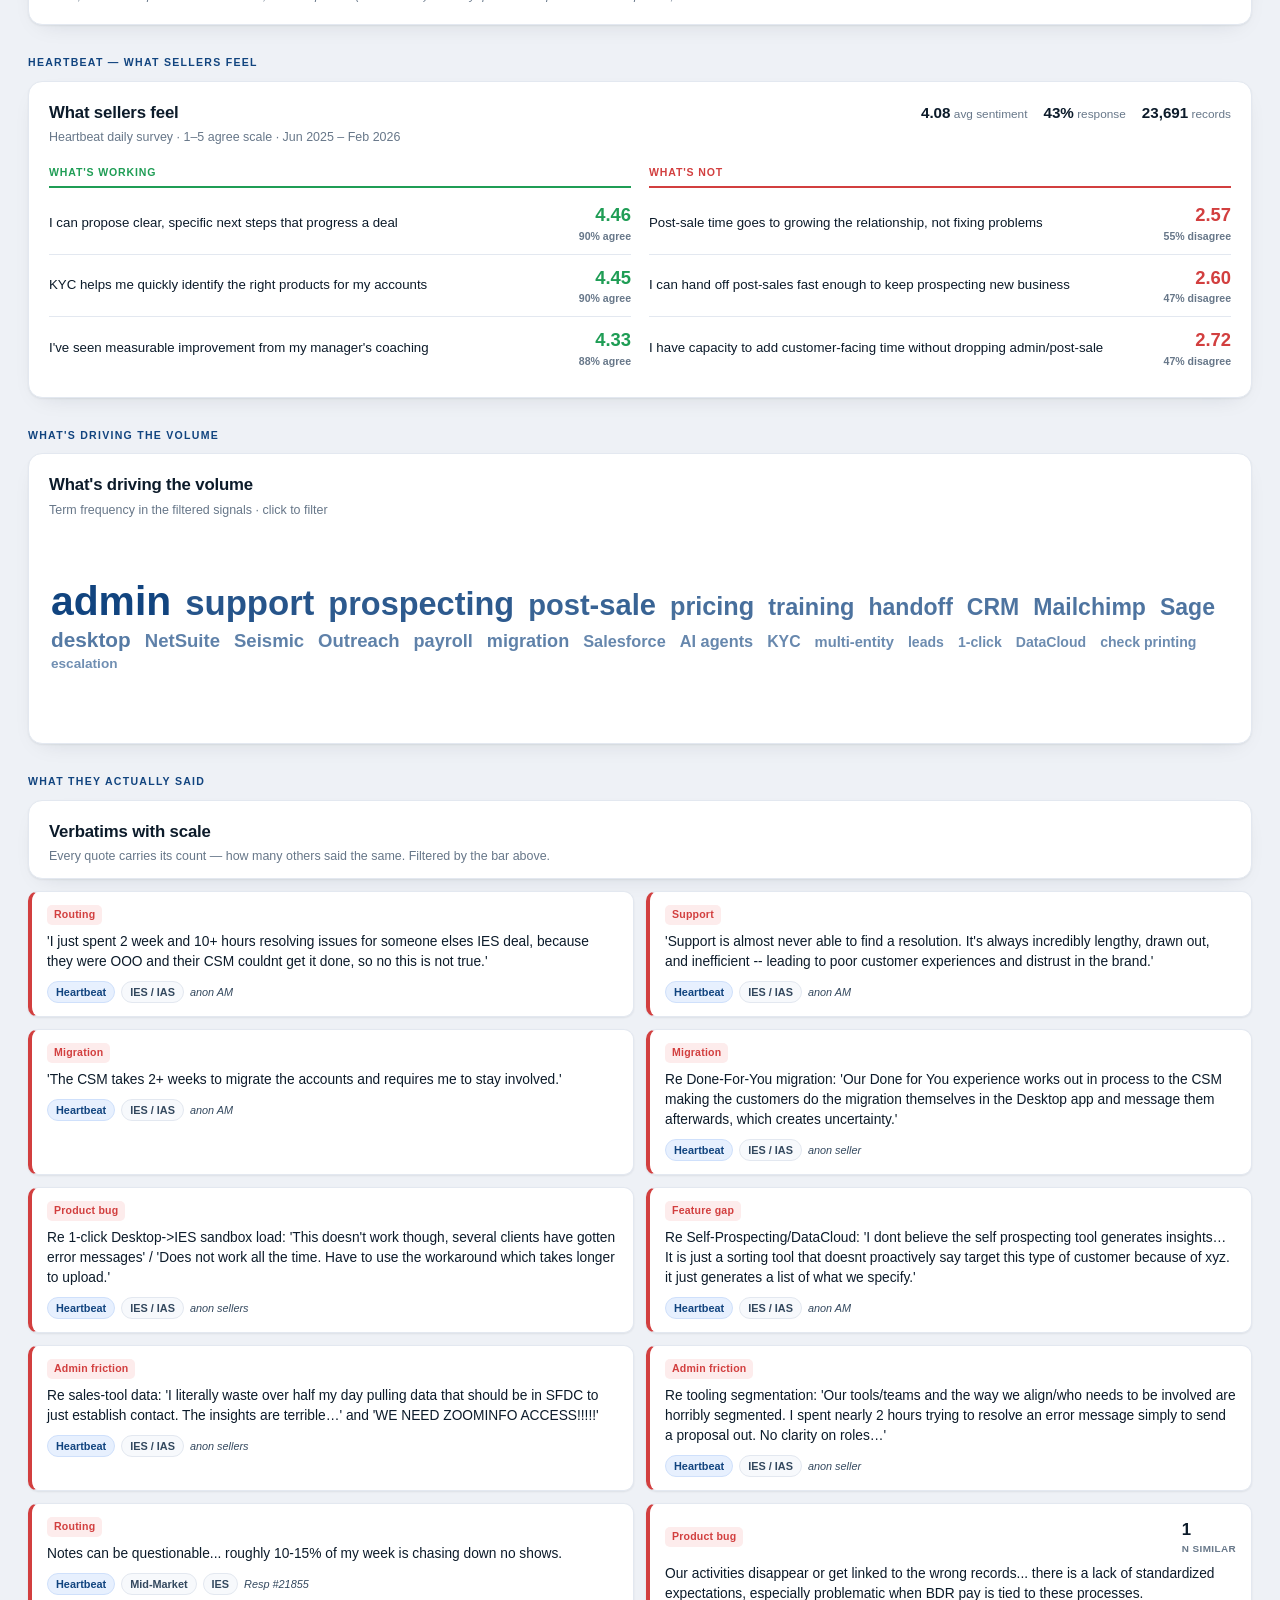
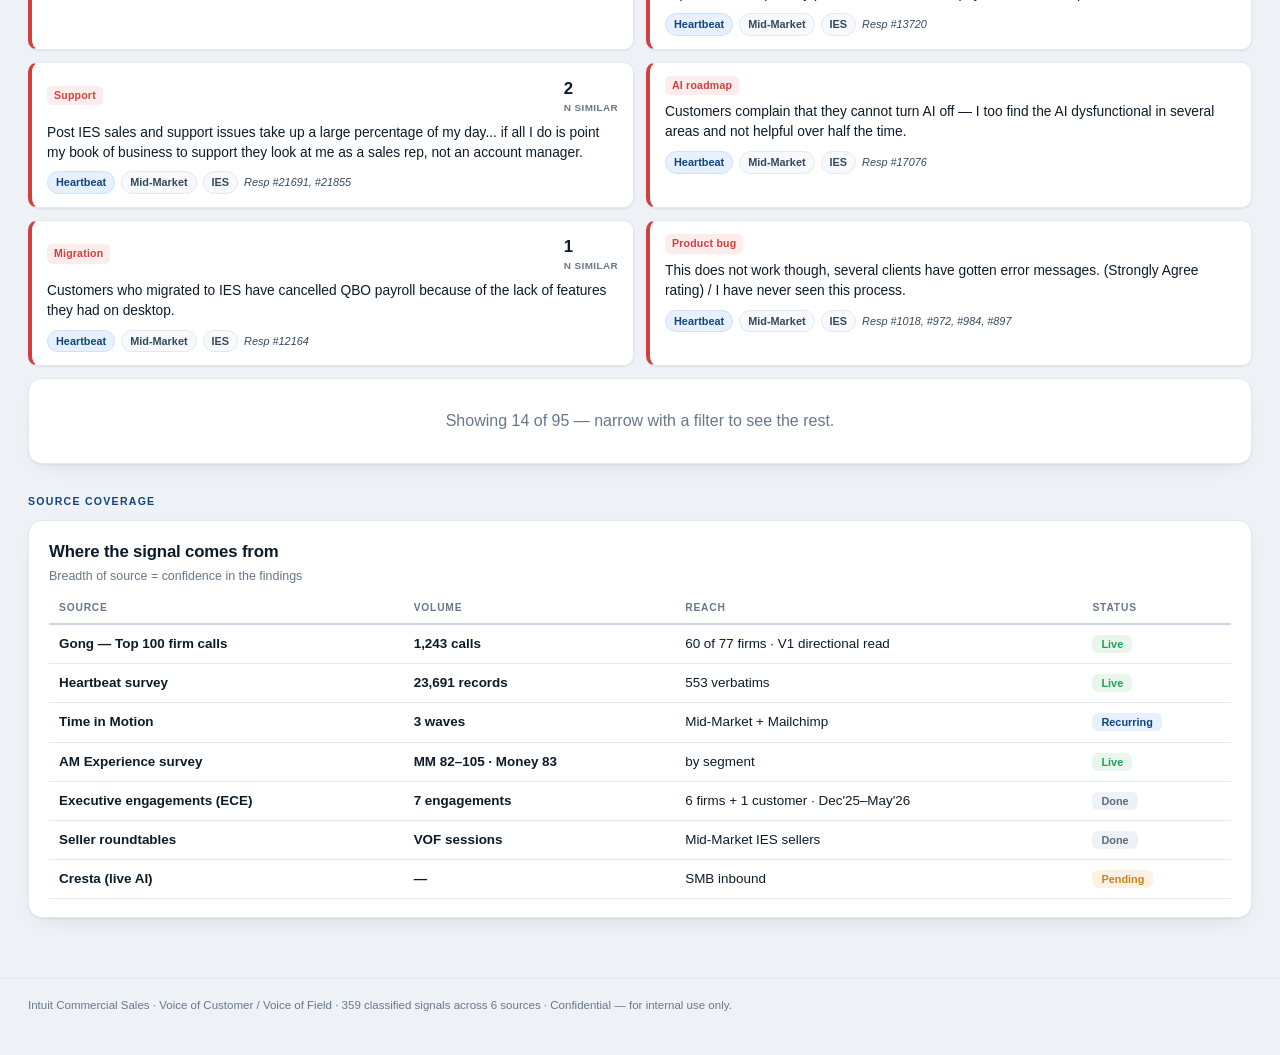
==== commit 1defca1b: "Add V2 Top 100 analysis: IES/IAS/Combined toggle, dollars, competitors - SLRN-425 V2 (207-firm expan" ====
--- a/index.html
+++ b/index.html
@@ -59,14 +59,27 @@
     <div class="kpis" id="kpis"></div>
 
     <div class="customeronly">
+      <div class="cutbar">
+        <span class="cutlab">Product view</span>
+        <button class="cuttog on" data-cut="Combined">Combined</button>
+        <button class="cuttog" data-cut="IES">IES</button>
+        <button class="cuttog" data-cut="IAS">IAS<span class="cutsub"> · QBOA proxy</span></button>
+        <span class="cutmeta" id="cutmeta"></span>
+      </div>
+
       <div class="section-tag">Top 100 losses — the takeaway</div>
       <div id="gapsSection"></div>
+
+      <div id="iesVsIas"></div>
 
       <div class="section-tag">What the firms told Intuit's CSO</div>
       <div class="card" id="eceTable"></div>
 
       <div class="section-tag">Top 100 firm watchlist</div>
       <div class="card" id="firmWatch"></div>
+
+      <div class="section-tag">Who we lose to</div>
+      <div class="card" id="competitors"></div>
 
       <div class="section-tag">What customers ask IES to do &middot; how they migrate</div>
       <div class="grid-2" id="trendingTwo"></div>
--- a/assets/styles.css
+++ b/assets/styles.css
@@ -172,6 +172,28 @@
 .hbsc b{font-size:1.15rem;font-variant-numeric:tabular-nums;}
 .hbsc.good b{color:var(--green);}.hbsc.bad b{color:var(--red);}
 .hbsc small{display:block;font-size:.66rem;color:var(--muted);font-weight:600;}
+
+/* Top 100 product-cut toggle */
+.cutbar{display:flex;align-items:center;gap:8px;flex-wrap:wrap;background:var(--surface);border:1px solid var(--line-strong);border-radius:10px;padding:9px 14px;margin:4px 0 18px;box-shadow:var(--shadow-sm);}
+.cutlab{font-size:.64rem;font-weight:700;letter-spacing:.08em;text-transform:uppercase;color:var(--muted);}
+.cuttog{appearance:none;border:1px solid var(--line-strong);background:var(--surface);border-radius:8px;padding:6px 15px;font-size:.83rem;font-weight:700;cursor:pointer;color:var(--ink-soft);}
+.cuttog.on{background:var(--brand-deep);border-color:var(--brand-deep);color:#fff;}
+.cuttog .cutsub{font-weight:500;opacity:.7;font-size:.72rem;}
+.cutmeta{margin-left:auto;font-size:.76rem;color:var(--ink-soft);font-variant-numeric:tabular-nums;}
+@media(max-width:760px){.cutmeta{margin-left:0;width:100%;}}
+/* IES vs IAS comparison */
+.ivgrid{display:grid;grid-template-columns:1fr 1fr;gap:14px;}
+@media(max-width:760px){.ivgrid{grid-template-columns:1fr;}}
+.ivcol{border:1px solid var(--line);border-top:4px solid var(--neutral);border-radius:10px;padding:14px 16px;background:var(--surface-2);}
+.ivcol.brand{border-top-color:var(--brand);}.ivcol.amber{border-top-color:var(--amber);}
+.ivside{font-size:1.05rem;font-weight:800;color:var(--ink);}
+.ivlabel{font-size:.82rem;font-weight:700;color:var(--ink-soft);margin:1px 0 8px;}
+.ivcol ul{margin:0;padding-left:18px;}
+.ivcol li{font-size:.83rem;color:var(--ink);line-height:1.45;margin:4px 0;}
+/* watchlist v2 extras */
+.cosellflag{color:var(--amber);font-weight:700;}
+.whale{font-size:.62rem;font-weight:800;letter-spacing:.03em;text-transform:uppercase;background:var(--amber-bg);color:var(--amber);border-radius:5px;padding:2px 6px;margin-left:6px;white-space:nowrap;}
+.ftable td.num,.ftable th.num{text-align:right;font-variant-numeric:tabular-nums;white-space:nowrap;}
 
 /* Top 100 gaps — hero takeaway cards */
 .gapshead{font-size:1.15rem;font-weight:800;color:var(--ink);margin:0;letter-spacing:-.01em;line-height:1.3;}
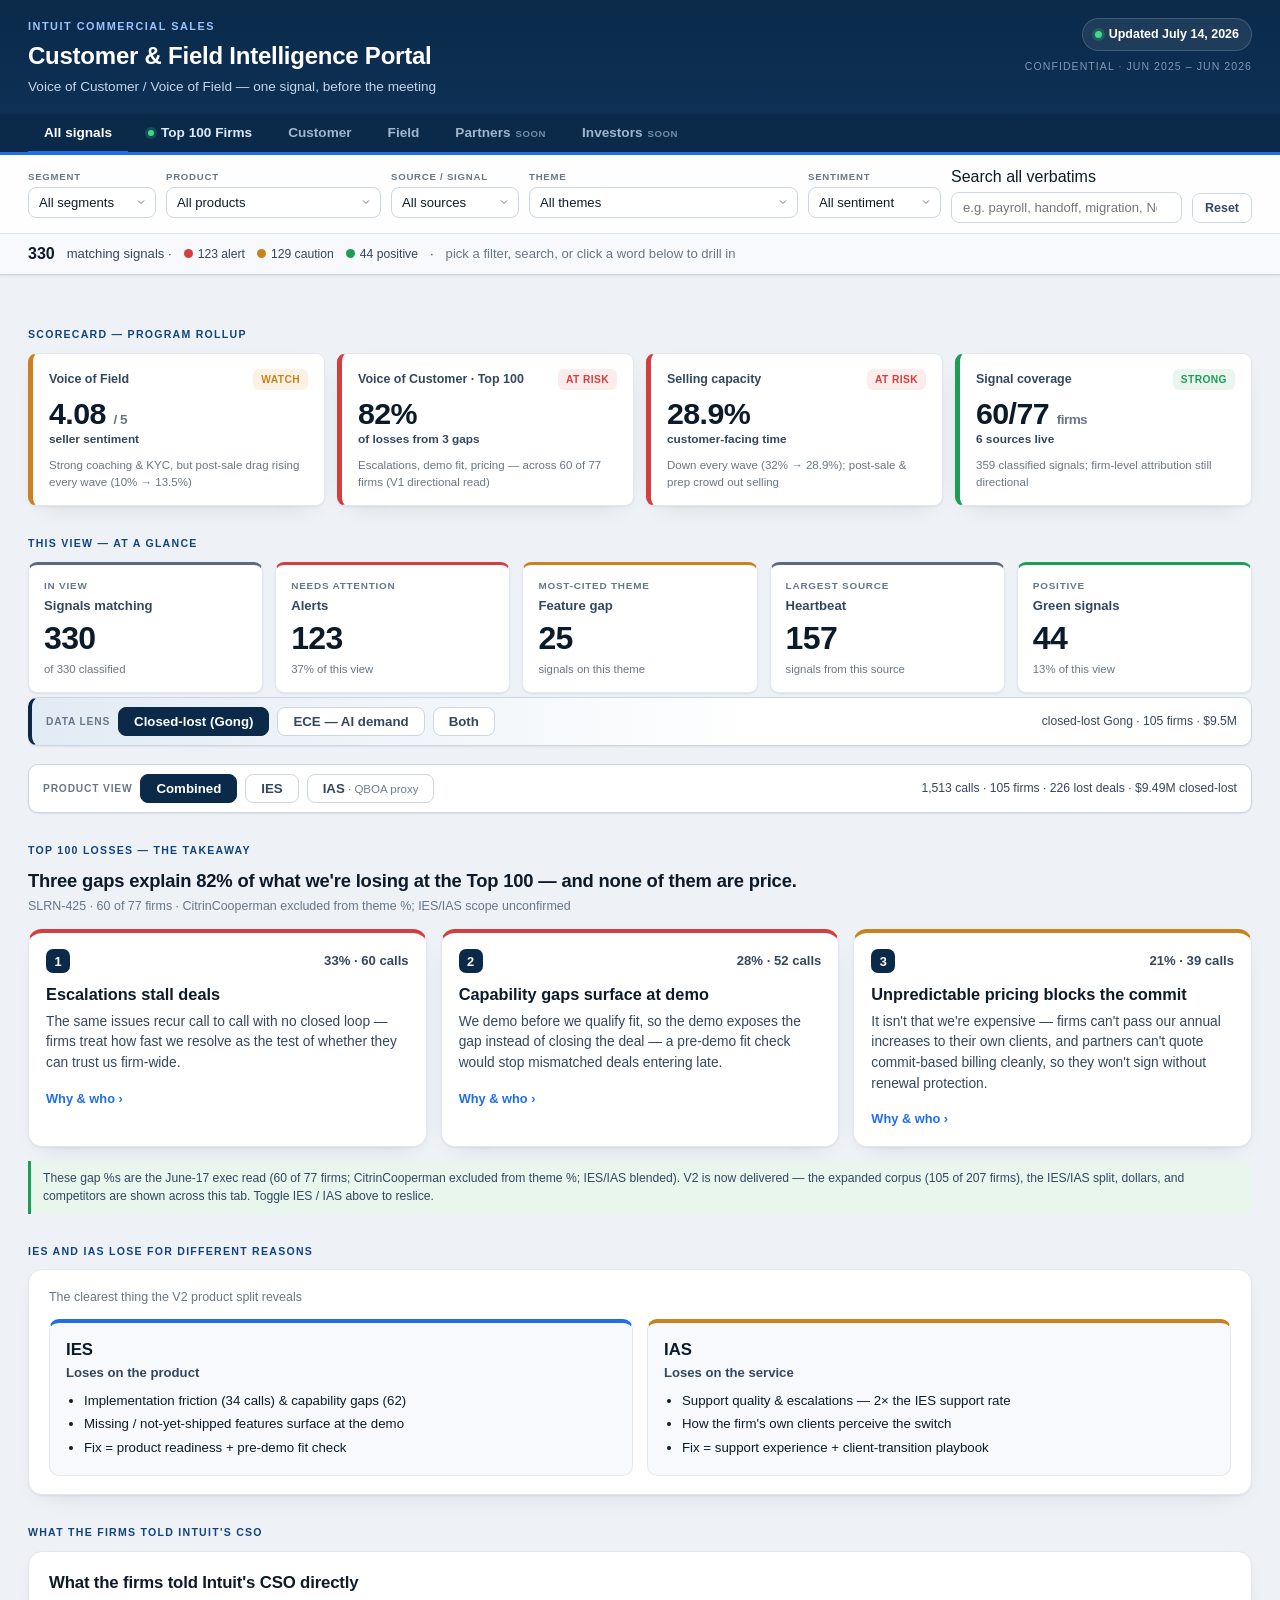
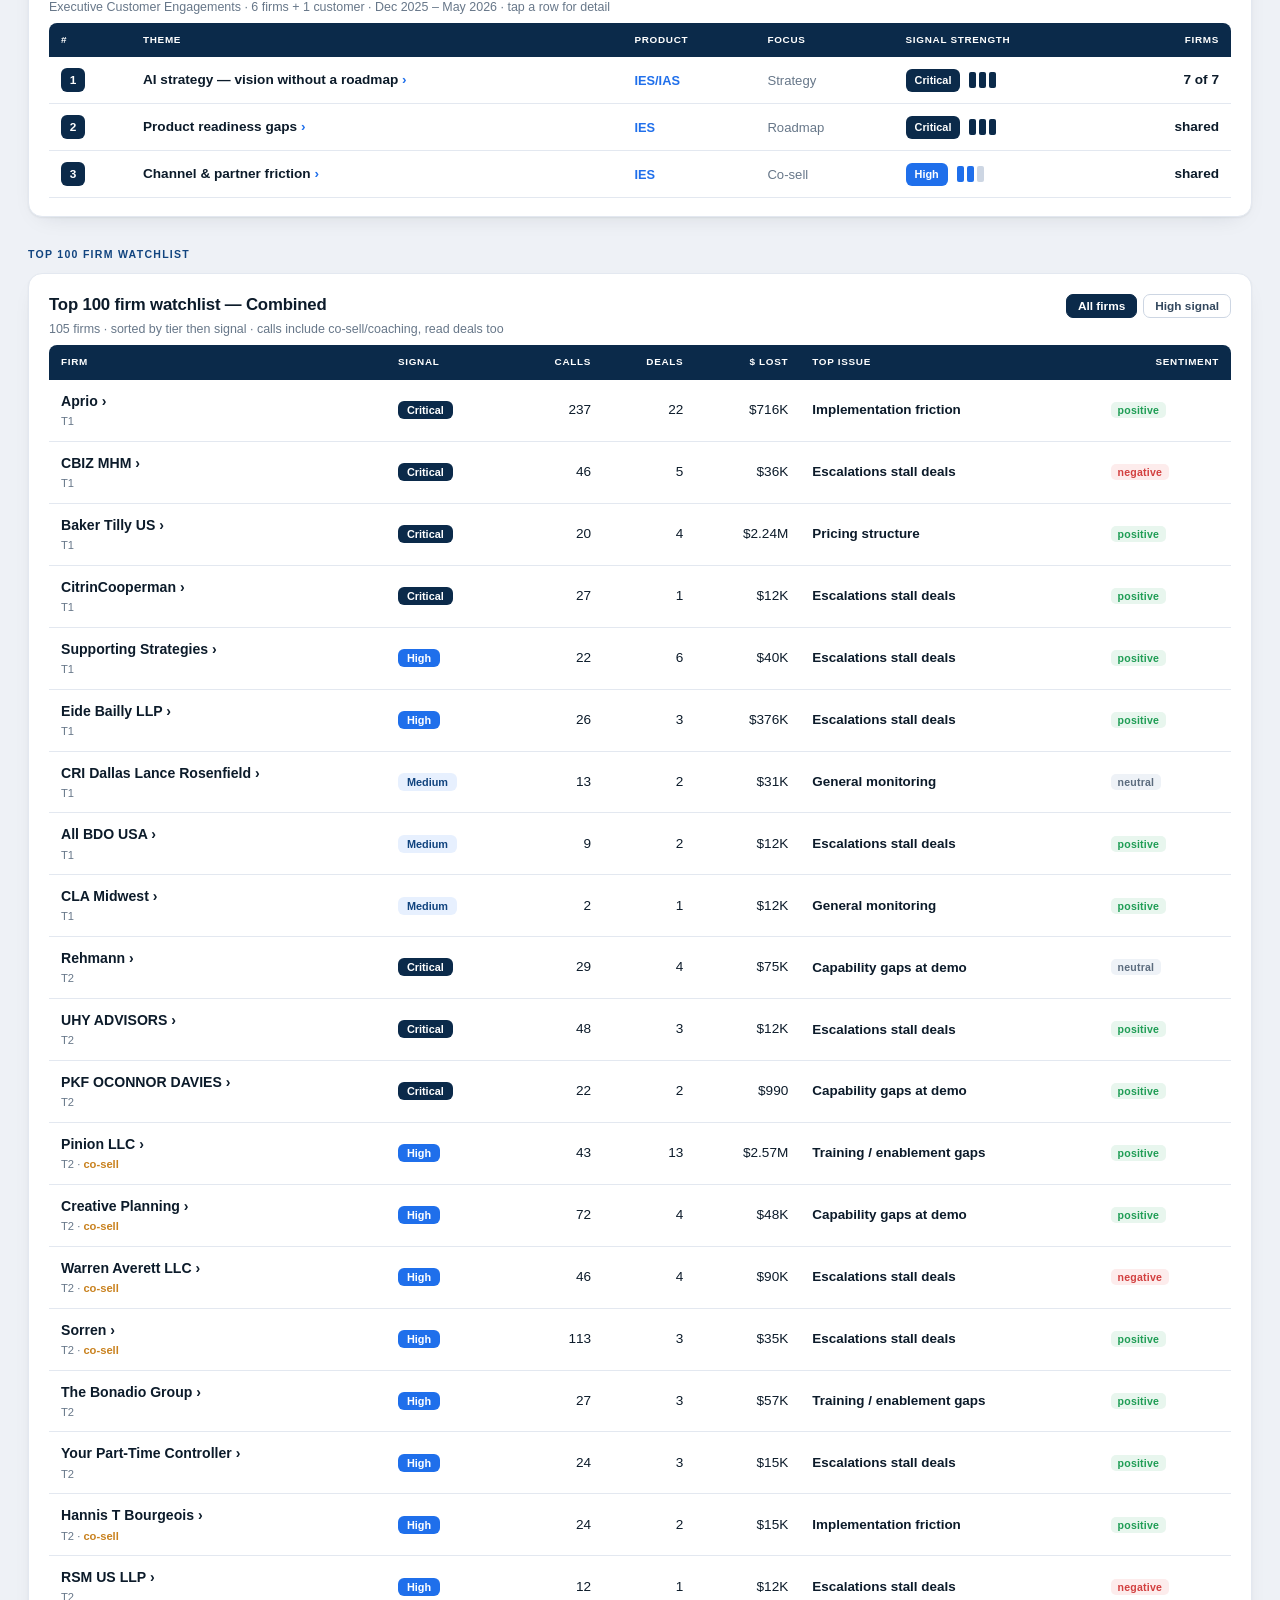
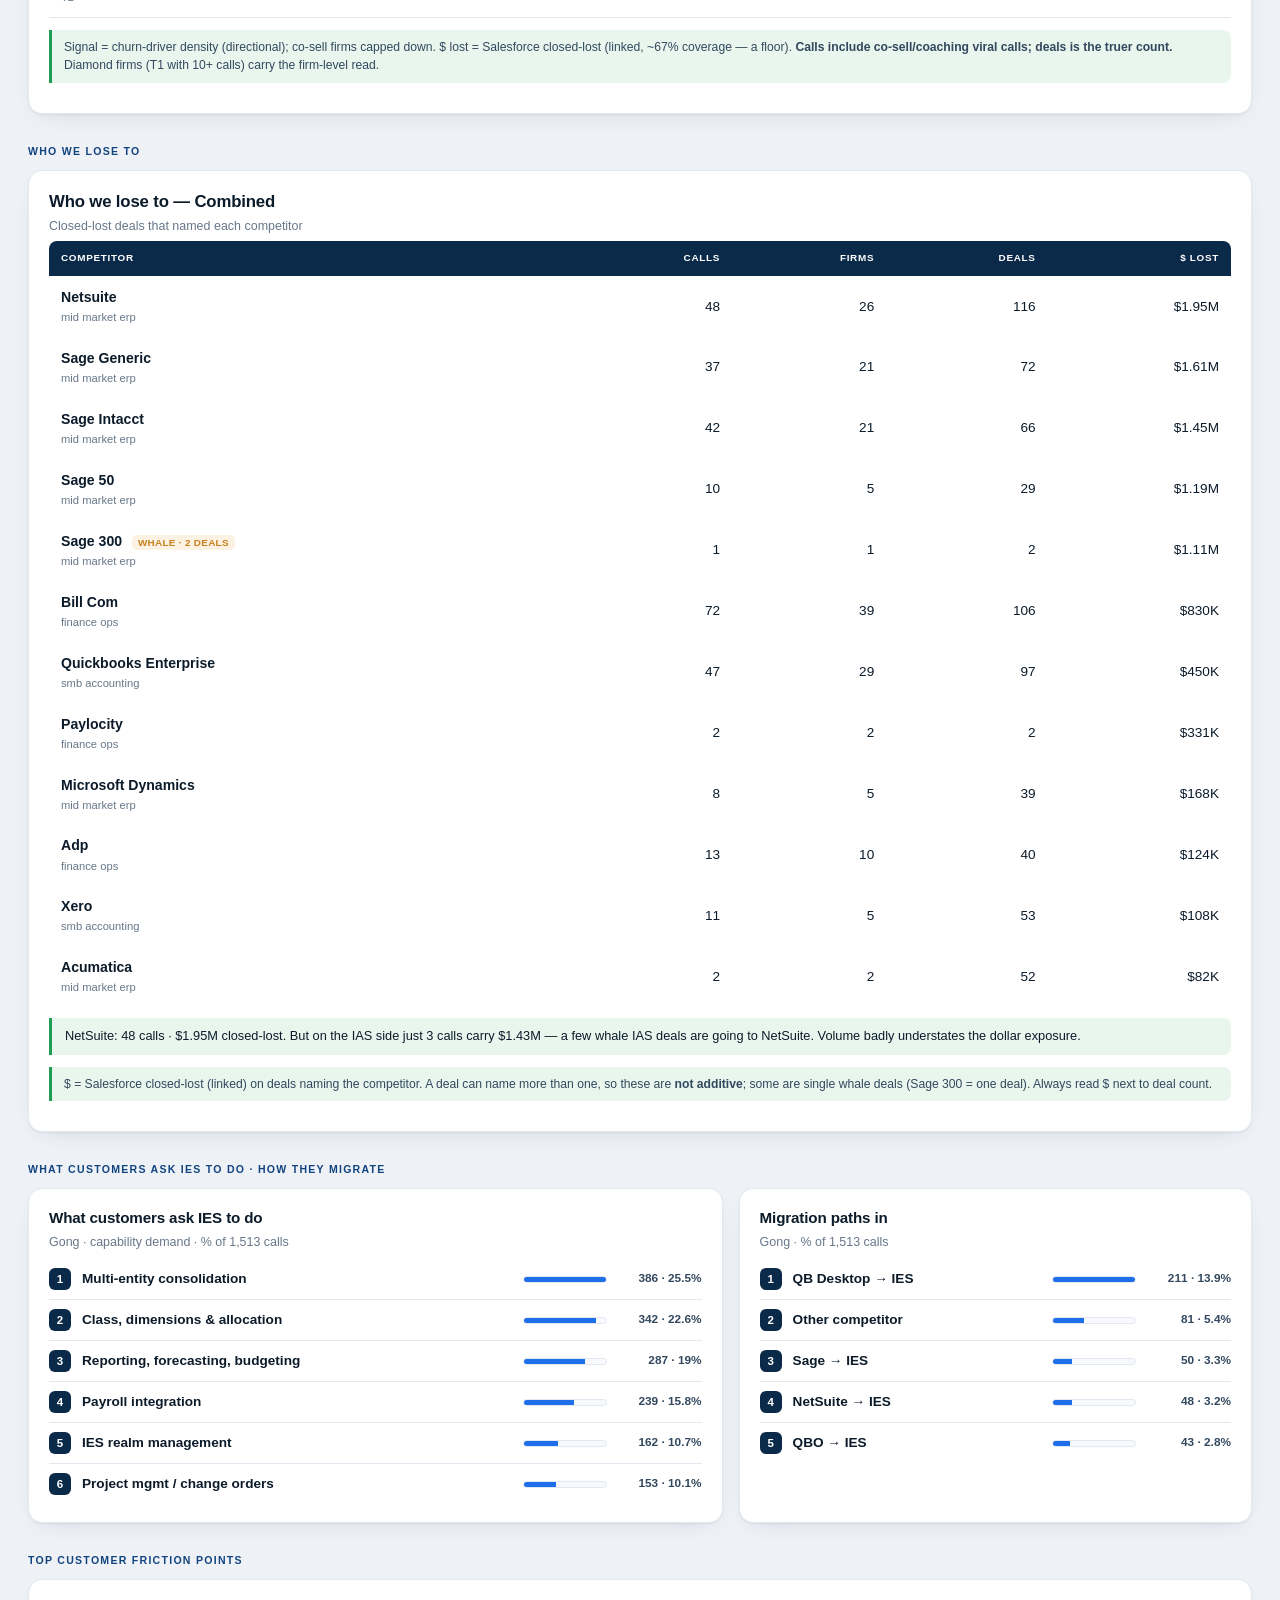
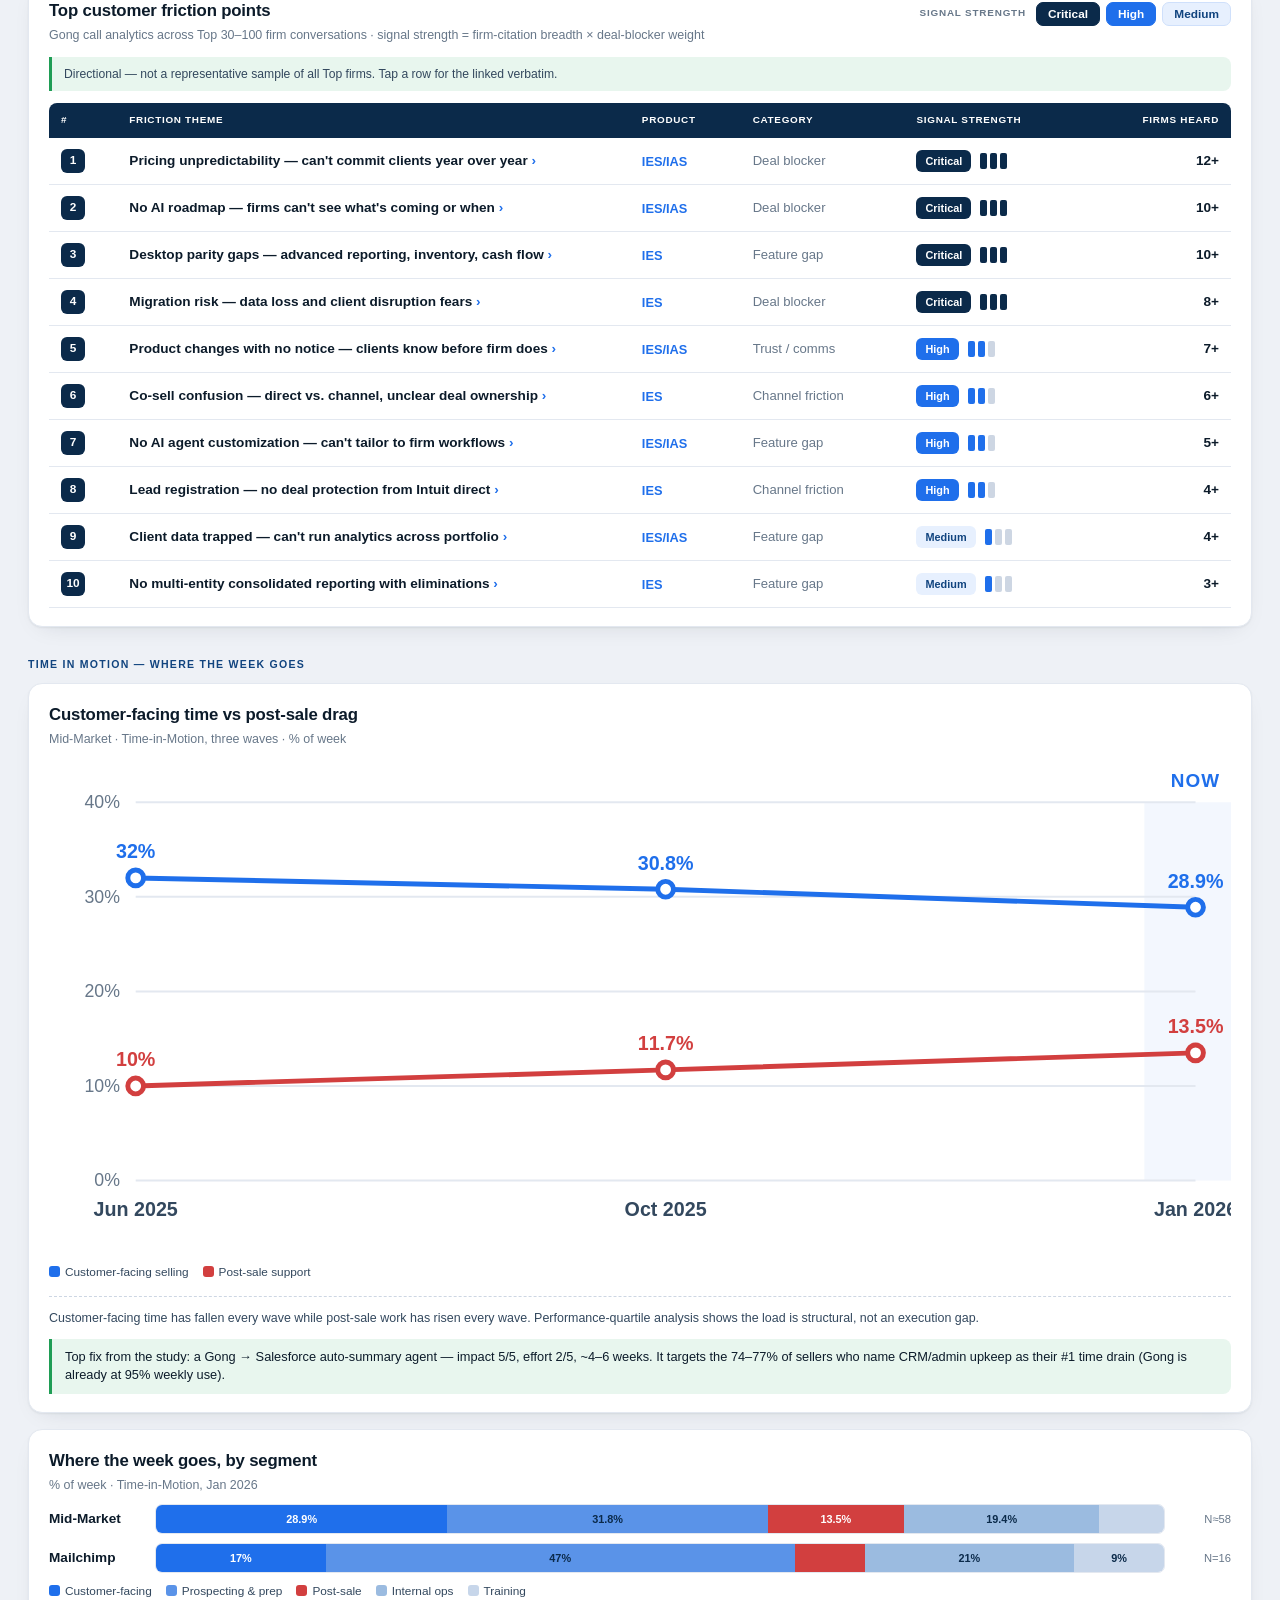
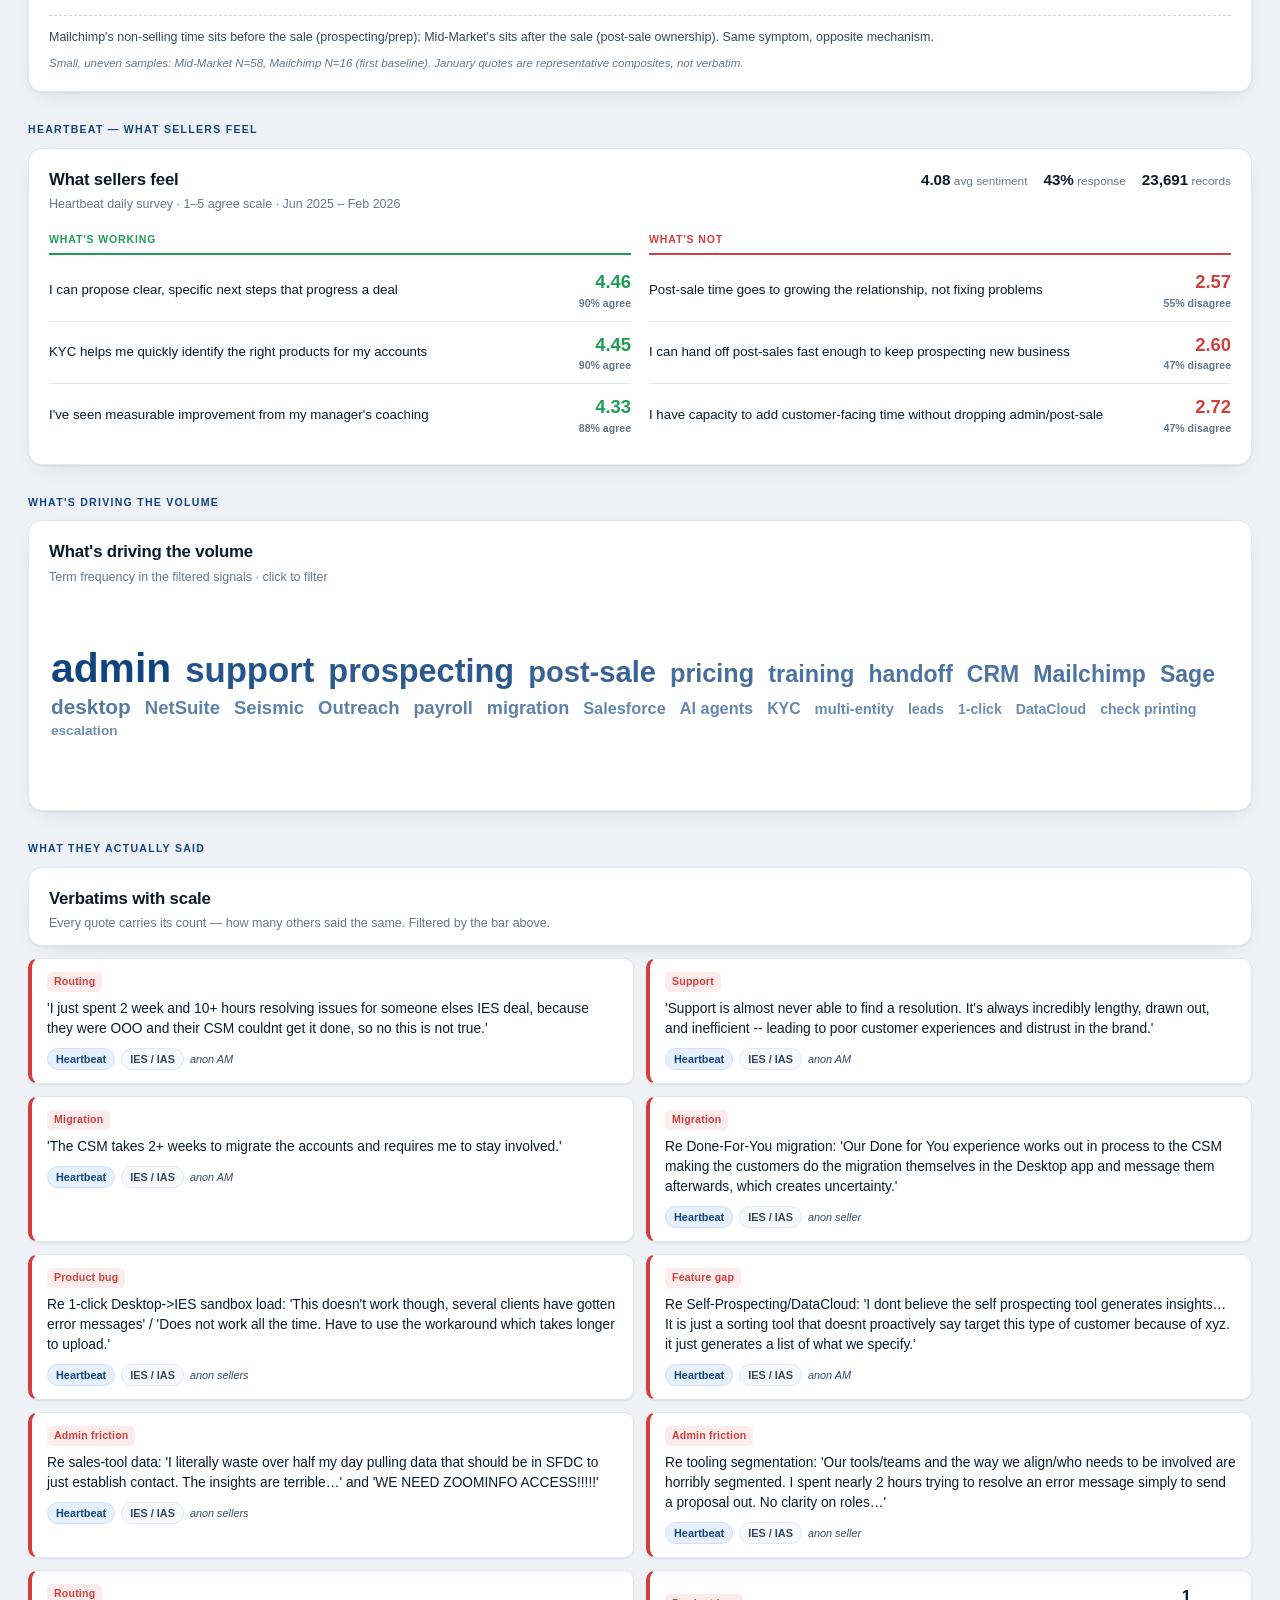
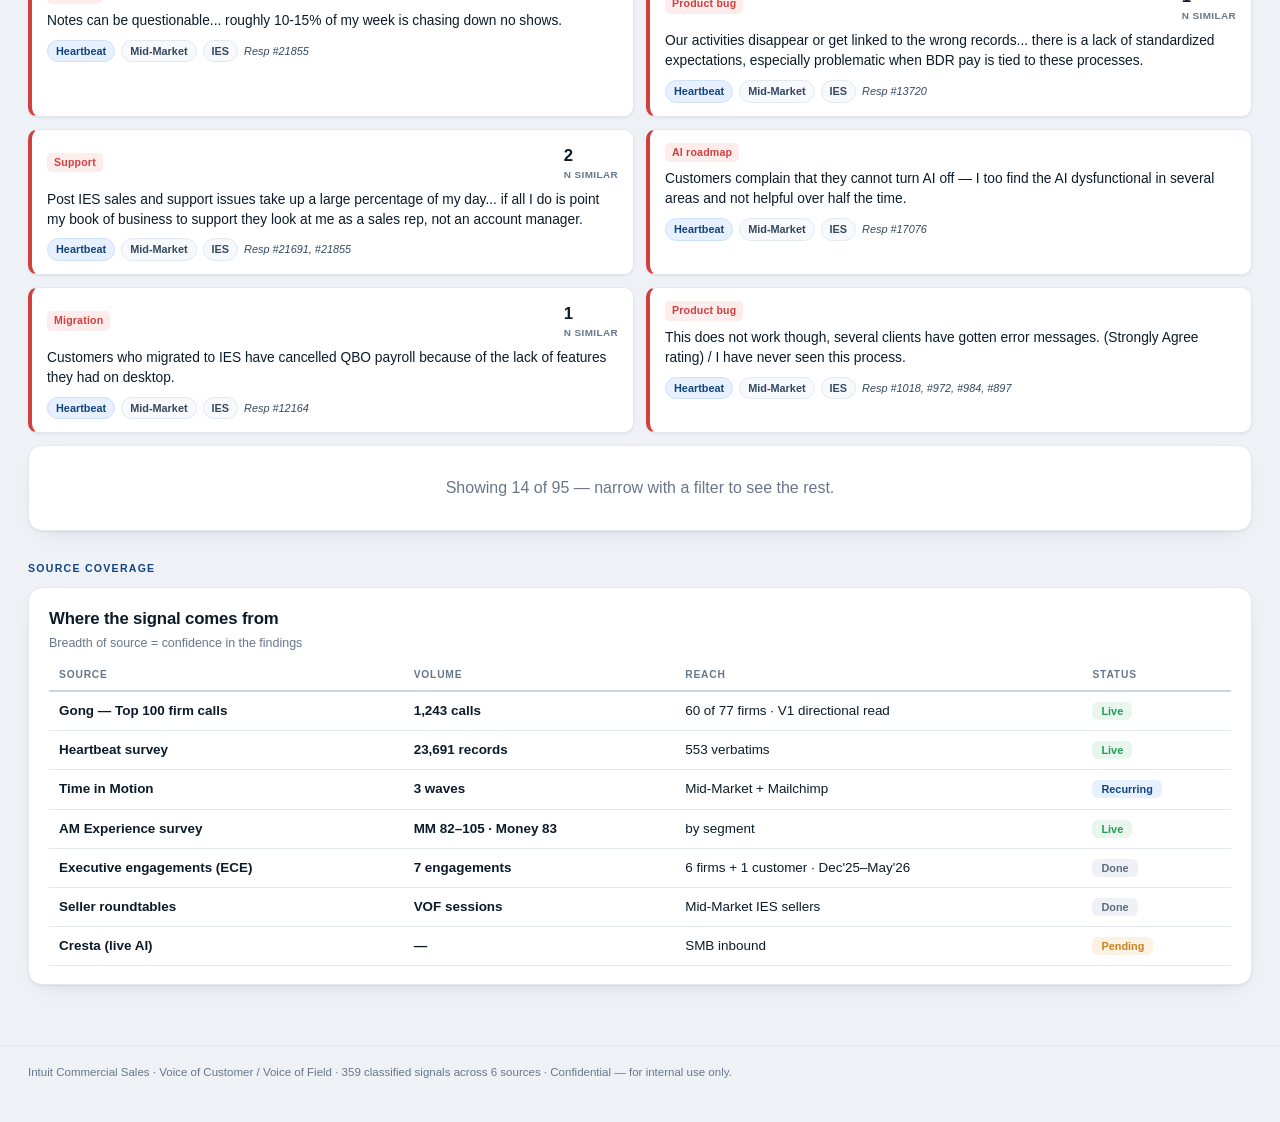
==== commit 886eb17e: "Add ECE Wave 2 (Agent Studio / AI demand) with a Data-lens toggle New 'Data lens' toggle on the Cust" ====
--- a/index.html
+++ b/index.html
@@ -59,33 +59,45 @@
     <div class="kpis" id="kpis"></div>
 
     <div class="customeronly">
-      <div class="cutbar">
-        <span class="cutlab">Product view</span>
-        <button class="cuttog on" data-cut="Combined">Combined</button>
-        <button class="cuttog" data-cut="IES">IES</button>
-        <button class="cuttog" data-cut="IAS">IAS<span class="cutsub"> · QBOA proxy</span></button>
-        <span class="cutmeta" id="cutmeta"></span>
+      <div class="cutbar datalens">
+        <span class="cutlab">Data lens</span>
+        <button class="lenstog on" data-lens="loss">Closed-lost (Gong)</button>
+        <button class="lenstog" data-lens="ece">ECE — AI demand</button>
+        <button class="lenstog" data-lens="both">Both</button>
+        <span class="cutmeta" id="lensmeta"></span>
       </div>
 
-      <div class="section-tag">Top 100 losses — the takeaway</div>
-      <div id="gapsSection"></div>
+      <div class="lossonly">
+        <div class="cutbar">
+          <span class="cutlab">Product view</span>
+          <button class="cuttog on" data-cut="Combined">Combined</button>
+          <button class="cuttog" data-cut="IES">IES</button>
+          <button class="cuttog" data-cut="IAS">IAS<span class="cutsub"> · QBOA proxy</span></button>
+          <span class="cutmeta" id="cutmeta"></span>
+        </div>
 
-      <div id="iesVsIas"></div>
+        <div class="section-tag">Top 100 losses — the takeaway</div>
+        <div id="gapsSection"></div>
 
-      <div class="section-tag">What the firms told Intuit's CSO</div>
-      <div class="card" id="eceTable"></div>
+        <div id="iesVsIas"></div>
 
-      <div class="section-tag">Top 100 firm watchlist</div>
-      <div class="card" id="firmWatch"></div>
+        <div class="section-tag">What the firms told Intuit's CSO</div>
+        <div class="card" id="eceTable"></div>
 
-      <div class="section-tag">Who we lose to</div>
-      <div class="card" id="competitors"></div>
+        <div class="section-tag">Top 100 firm watchlist</div>
+        <div class="card" id="firmWatch"></div>
 
-      <div class="section-tag">What customers ask IES to do &middot; how they migrate</div>
-      <div class="grid-2" id="trendingTwo"></div>
+        <div class="section-tag">Who we lose to</div>
+        <div class="card" id="competitors"></div>
 
-      <div class="section-tag">Top customer friction points</div>
-      <div class="card" id="friction"></div>
+        <div class="section-tag">What customers ask IES to do &middot; how they migrate</div>
+        <div class="grid-2" id="trendingTwo"></div>
+
+        <div class="section-tag">Top customer friction points</div>
+        <div class="card" id="friction"></div>
+      </div>
+
+      <div class="eceonly" id="ecePanel"></div>
     </div>
 
     <div class="fieldonly">
--- a/assets/styles.css
+++ b/assets/styles.css
@@ -181,6 +181,16 @@
 .cuttog .cutsub{font-weight:500;opacity:.7;font-size:.72rem;}
 .cutmeta{margin-left:auto;font-size:.76rem;color:var(--ink-soft);font-variant-numeric:tabular-nums;}
 @media(max-width:760px){.cutmeta{margin-left:0;width:100%;}}
+/* data lens (source: closed-lost vs ECE AI-demand) */
+.datalens{border-left:4px solid var(--brand-deep);background:linear-gradient(90deg,rgba(0,119,197,.05),var(--surface) 60%);}
+.lenstog{appearance:none;border:1px solid var(--line-strong);background:var(--surface);border-radius:8px;padding:6px 15px;font-size:.83rem;font-weight:700;cursor:pointer;color:var(--ink-soft);}
+.lenstog.on{background:var(--brand-deep);border-color:var(--brand-deep);color:#fff;}
+.ecehead{display:flex;align-items:center;gap:20px;}
+.ecebig{font-size:2.6rem;font-weight:800;line-height:1;color:var(--brand-deep);letter-spacing:-.02em;flex:none;}
+.ecebig span{font-size:.9rem;font-weight:700;color:var(--muted);margin-left:2px;}
+.ecehead-t .h{margin:0;}
+.newtag{display:inline-block;font-size:.6rem;font-weight:800;letter-spacing:.06em;background:#b8620a;color:#fff;border-radius:4px;padding:1px 5px;vertical-align:middle;margin-left:4px;}
+@media(max-width:620px){.ecehead{flex-direction:column;align-items:flex-start;gap:10px;}}
 /* IES vs IAS comparison */
 .ivgrid{display:grid;grid-template-columns:1fr 1fr;gap:14px;}
 @media(max-width:760px){.ivgrid{grid-template-columns:1fr;}}
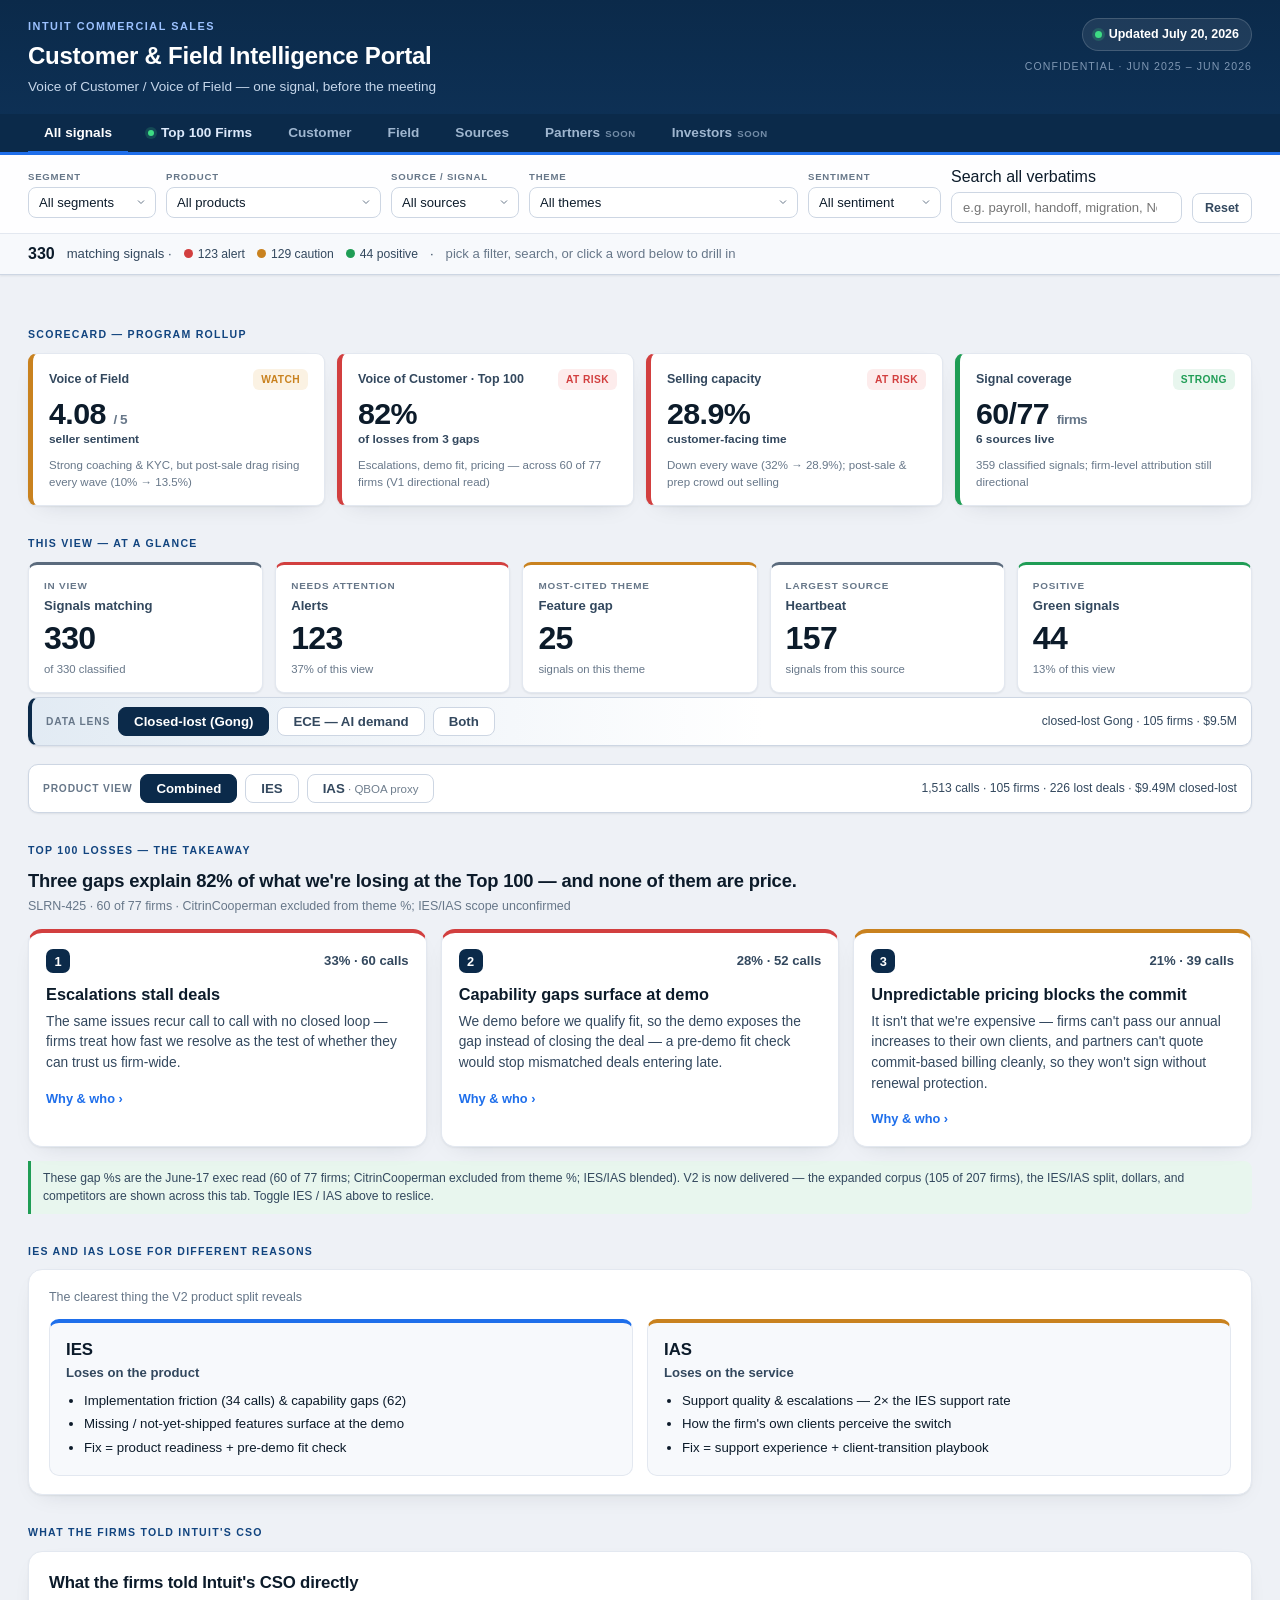
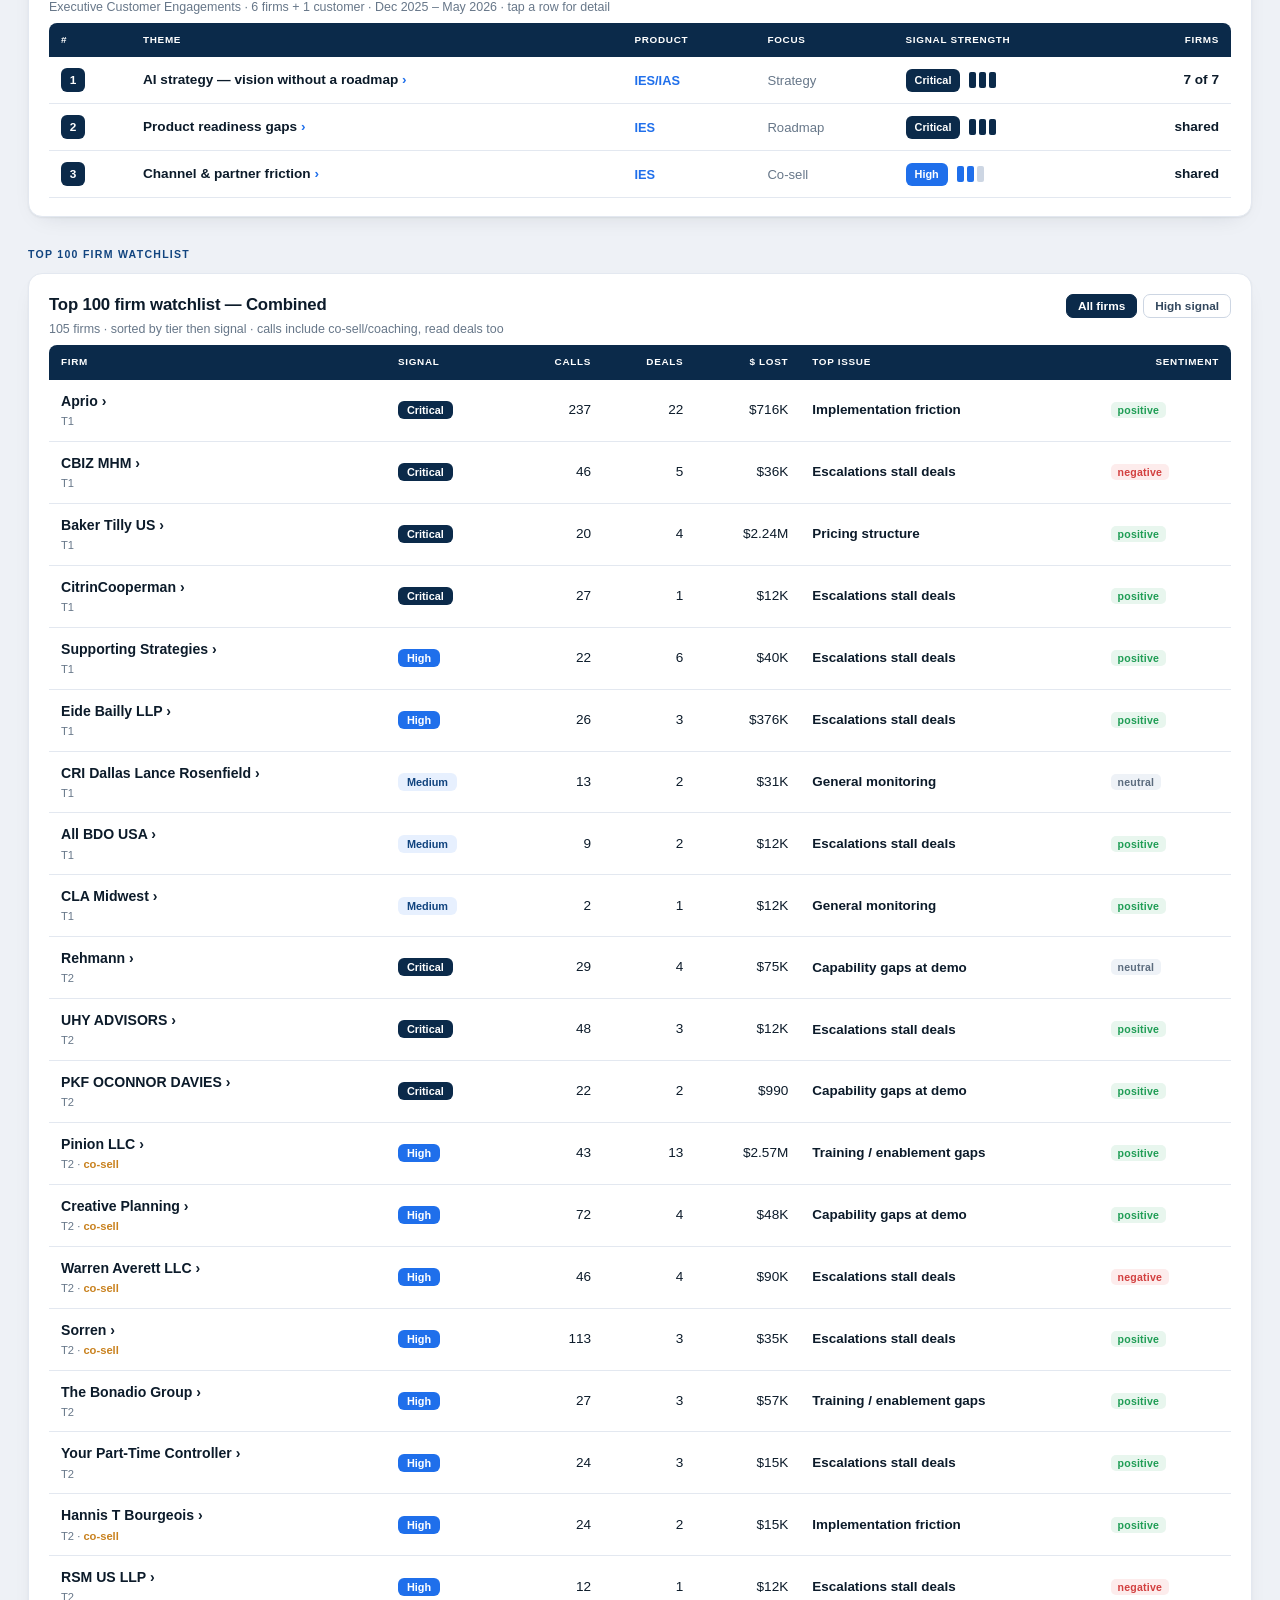
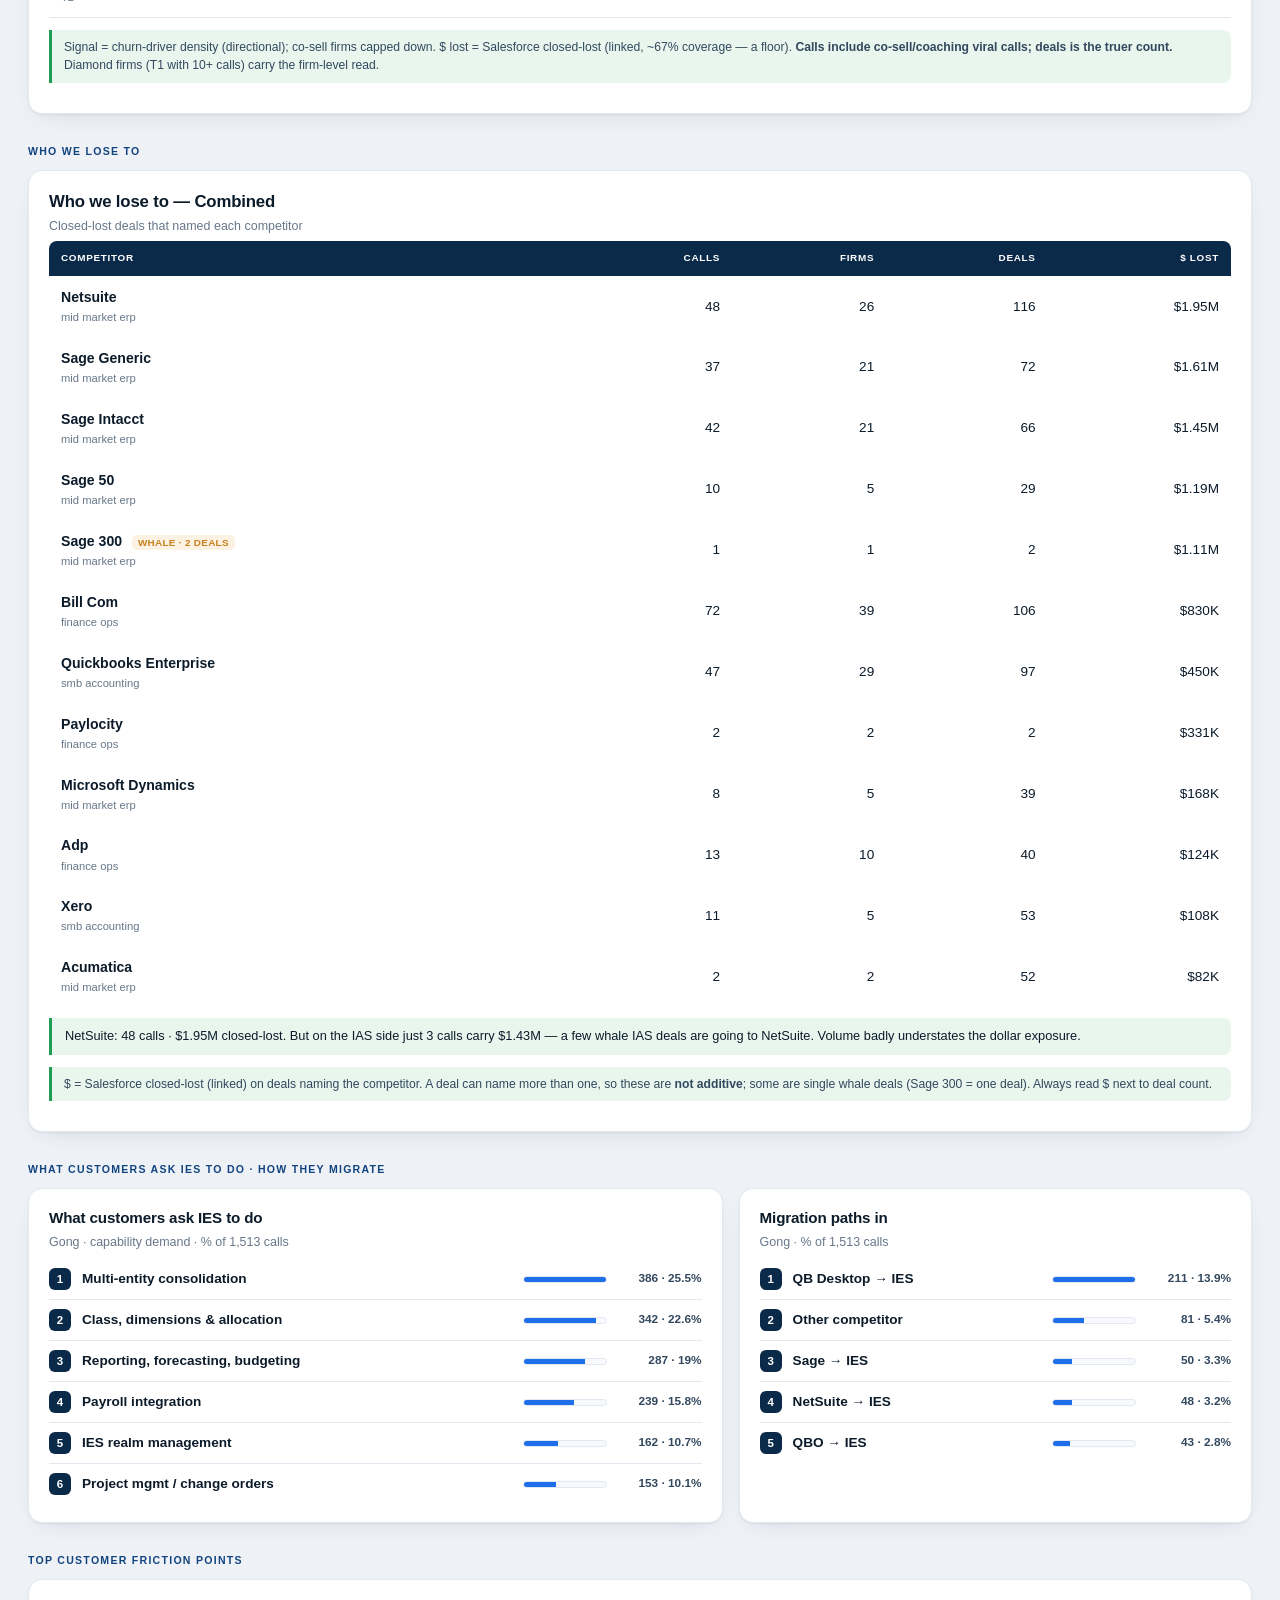
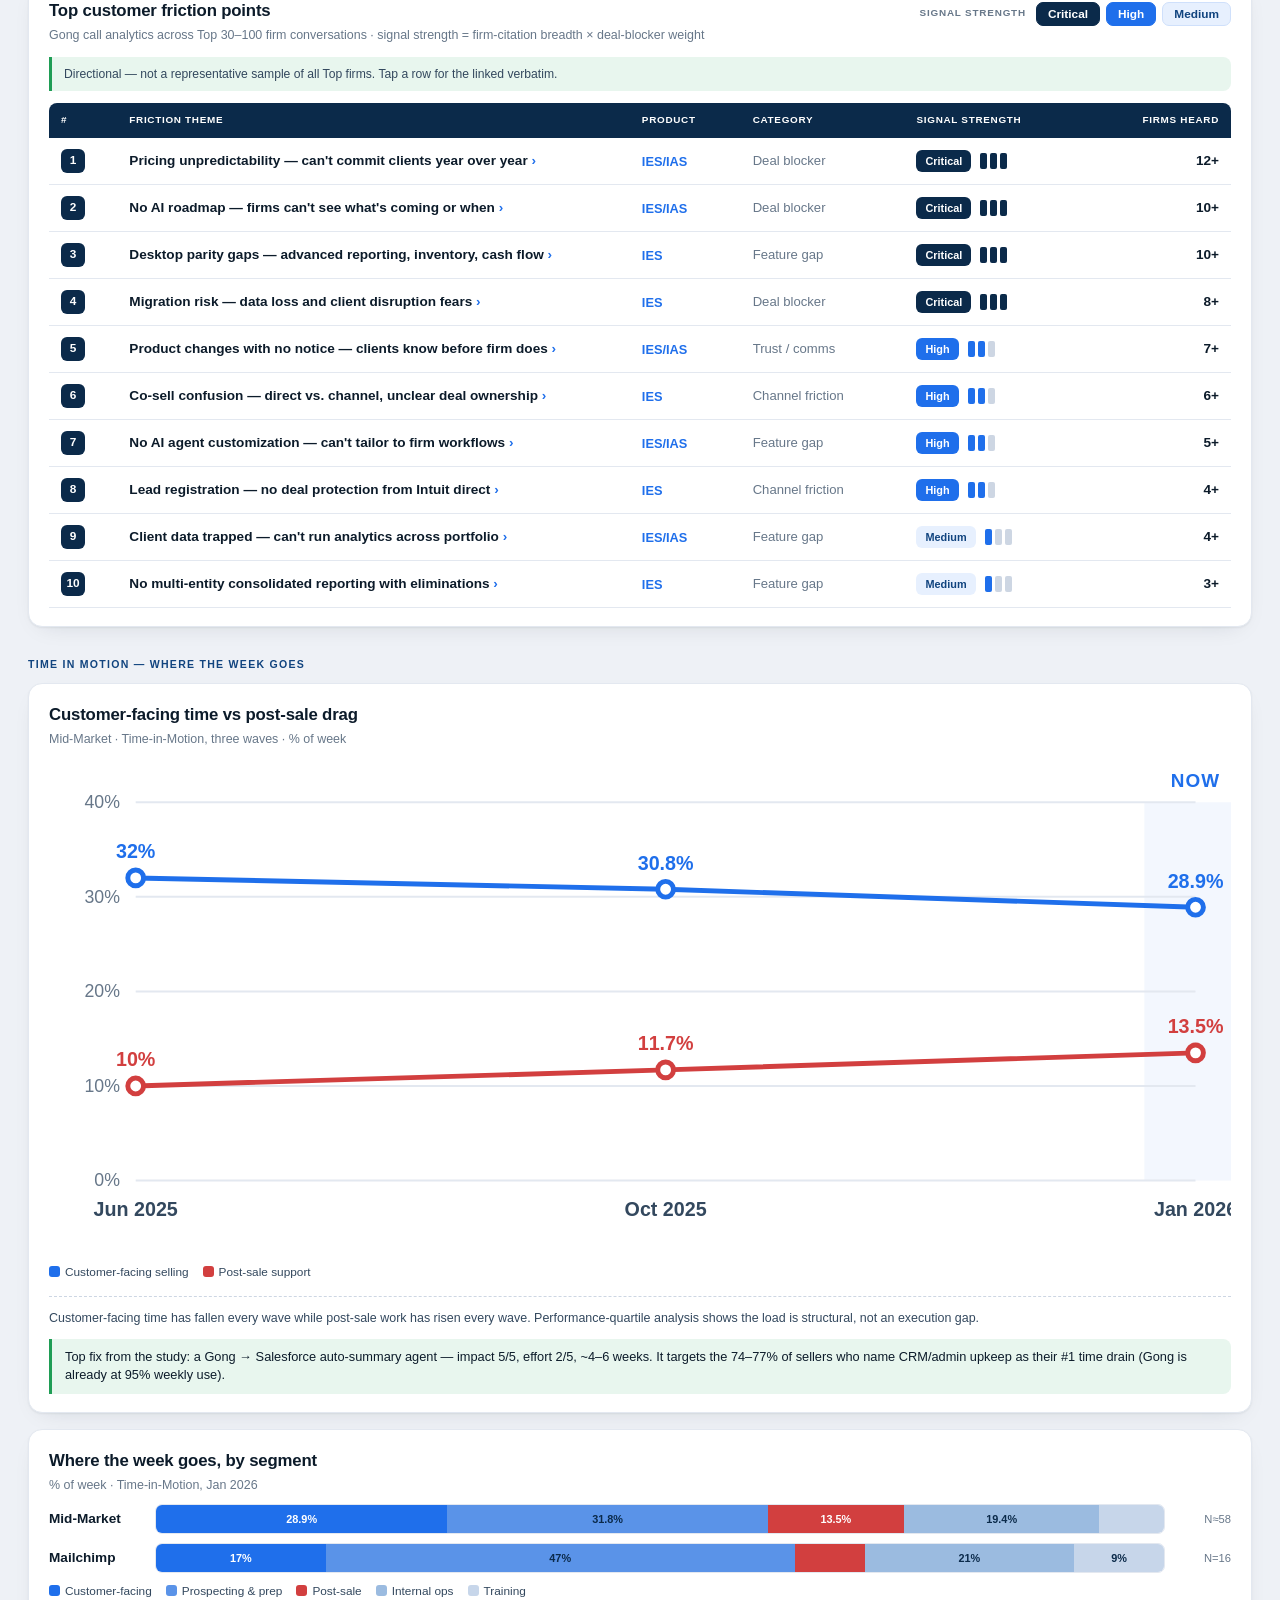
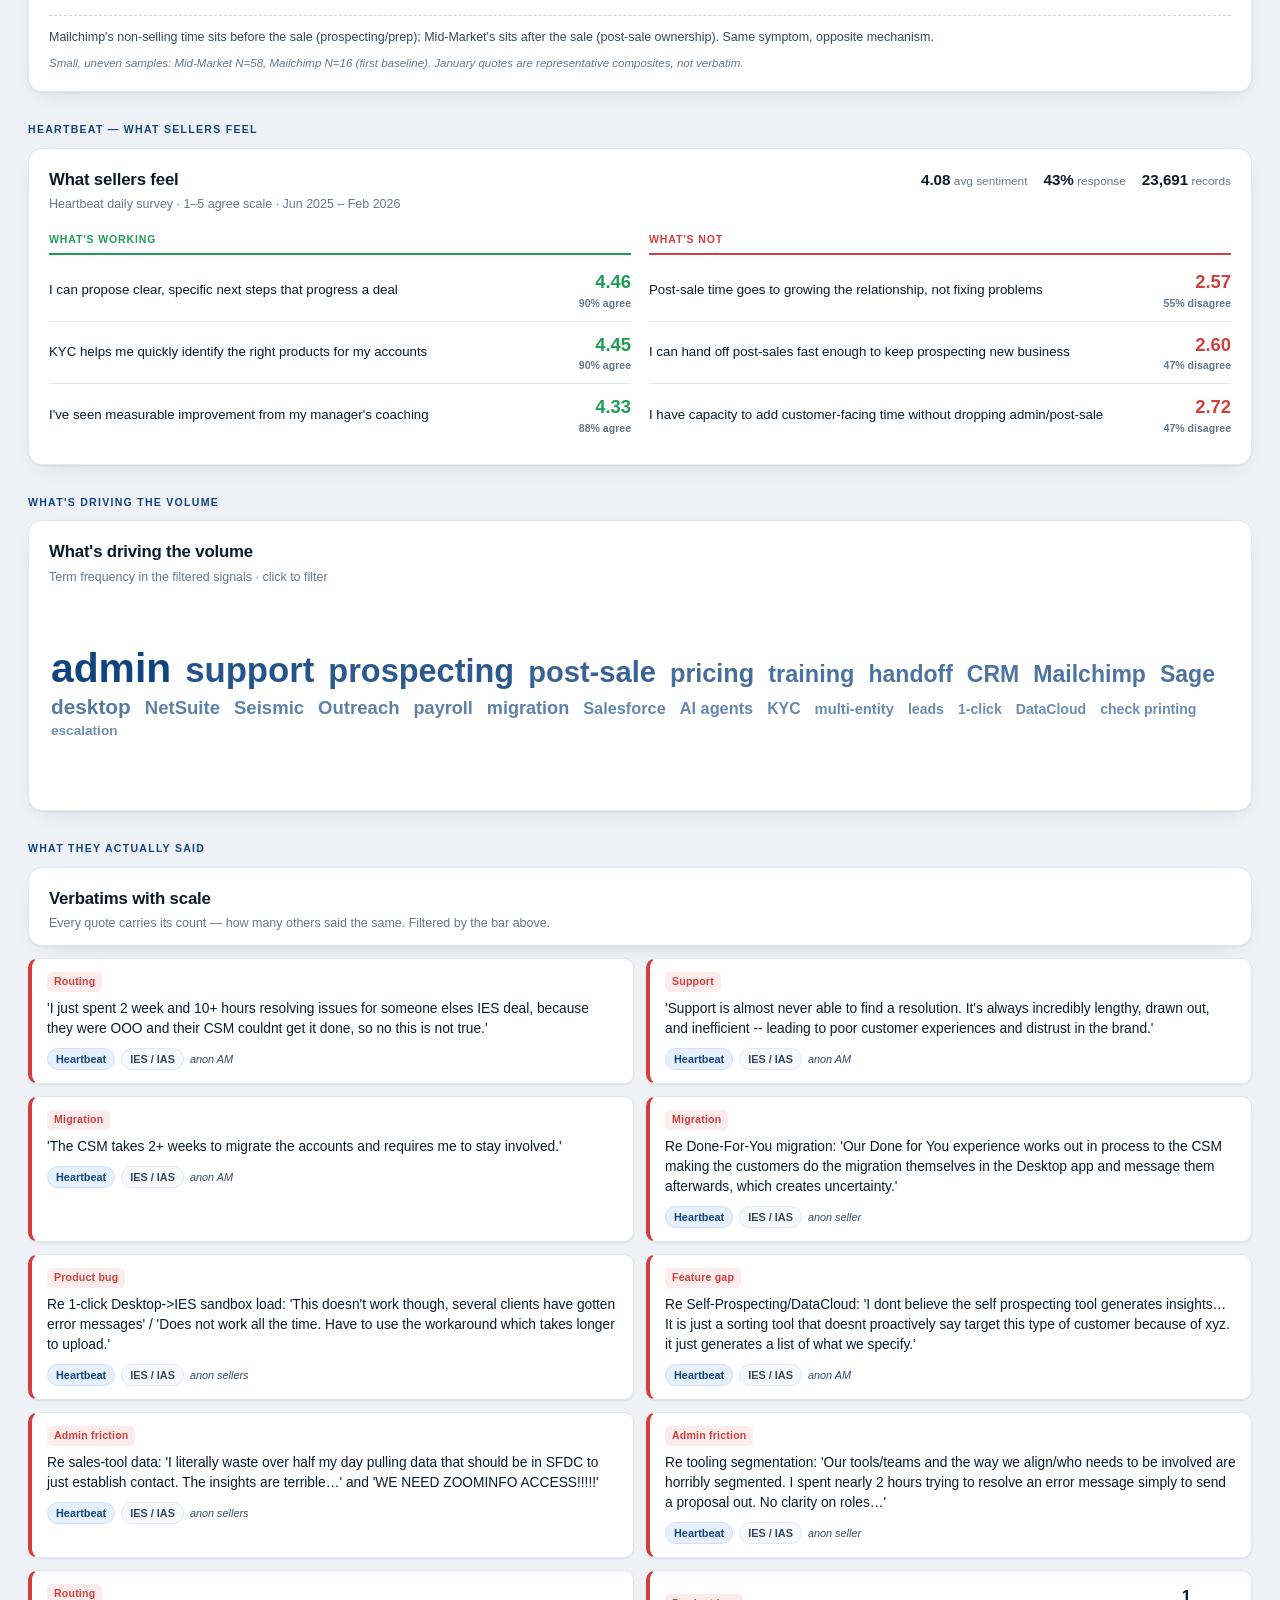
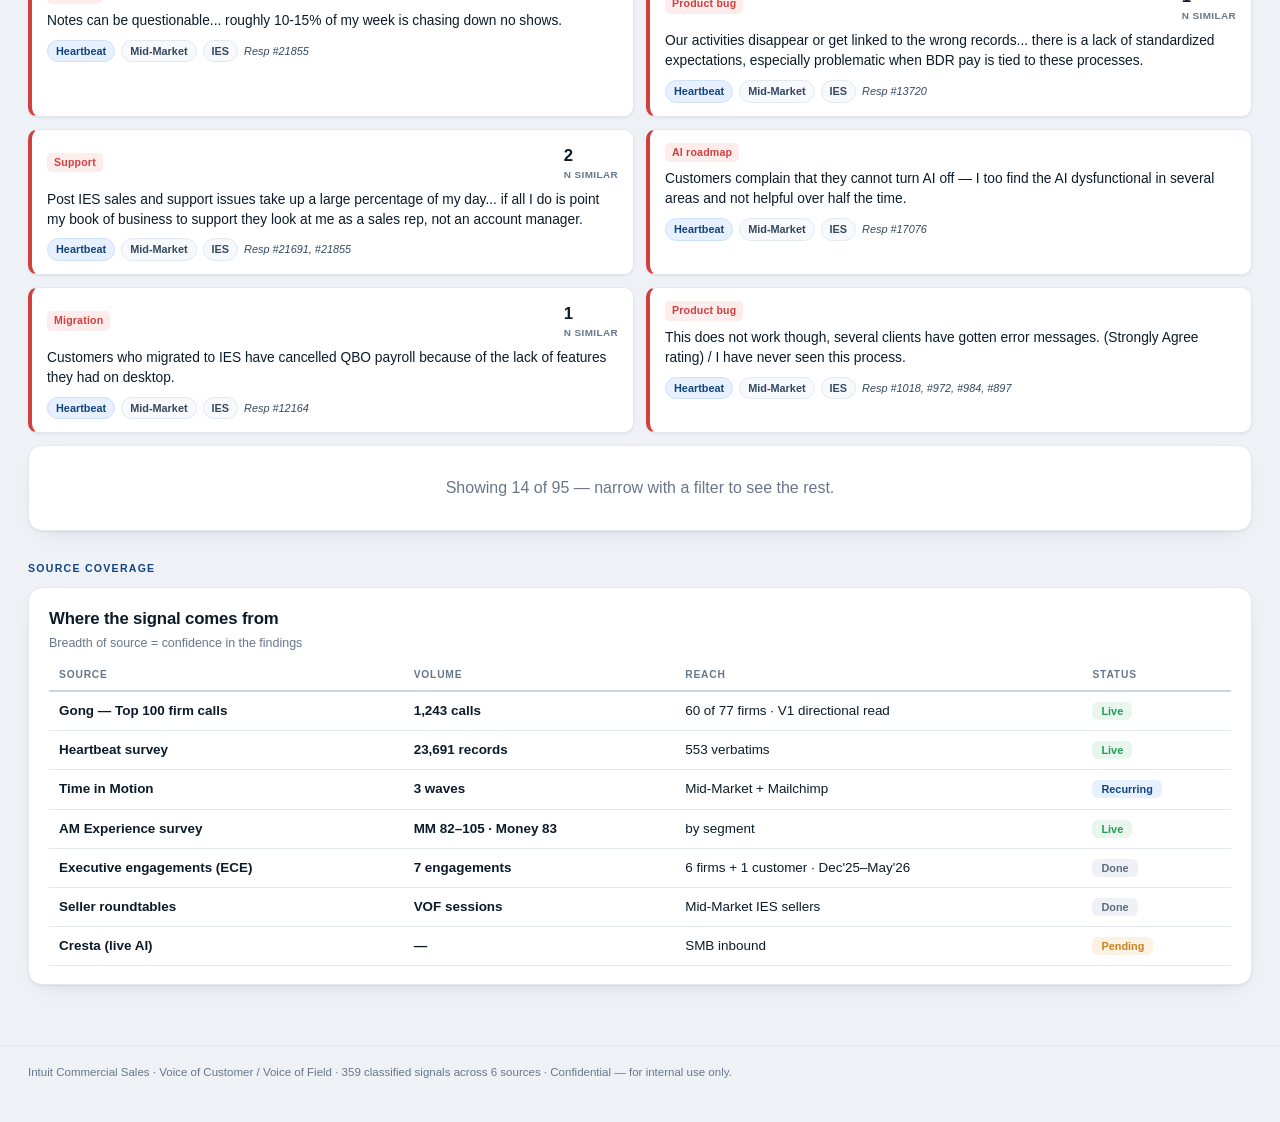
==== commit 93d3cab4: "Add Sources tab: visual signal-coverage (Source/Volume/Frequency/Last Pull/status) New Sources tab r" ====
--- a/index.html
+++ b/index.html
@@ -27,6 +27,7 @@
       <button class="tab tab-feature" data-lane="top100" role="tab" aria-selected="false"><span class="hot"></span>Top 100 Firms</button>
       <button class="tab" data-lane="customer" role="tab" aria-selected="false">Customer</button>
       <button class="tab" data-lane="field" role="tab" aria-selected="false">Field</button>
+      <button class="tab" data-lane="sources" role="tab" aria-selected="false">Sources</button>
       <button class="tab" data-lane="partners" role="tab" aria-selected="false">Partners<span class="soon">soon</span></button>
       <button class="tab" data-lane="investors" role="tab" aria-selected="false">Investors<span class="soon">soon</span></button>
     </nav>
@@ -127,6 +128,14 @@
     <div class="card" id="coverage"></div>
   </div>
 
+  <!-- Sources / signal-coverage lane -->
+  <div id="lane-sources" class="hidden">
+    <div class="section-tag">Signal coverage — how the VOC / VOF engine is fed</div>
+    <div class="srchealth" id="sourcesHealth"></div>
+    <div class="srcgrid" id="sourcesGrid"></div>
+    <p class="srcfoot" id="sourcesFoot"></p>
+  </div>
+
   <!-- Empty lanes -->
   <div id="lane-empty" class="hidden">
     <div class="card soon-wrap">
--- a/assets/styles.css
+++ b/assets/styles.css
@@ -191,6 +191,29 @@
 .ecehead-t .h{margin:0;}
 .newtag{display:inline-block;font-size:.6rem;font-weight:800;letter-spacing:.06em;background:#b8620a;color:#fff;border-radius:4px;padding:1px 5px;vertical-align:middle;margin-left:4px;}
 @media(max-width:620px){.ecehead{flex-direction:column;align-items:flex-start;gap:10px;}}
+/* Sources / signal coverage tab */
+.srchealth{display:flex;flex-wrap:wrap;align-items:center;gap:12px;margin:2px 0 18px;}
+.shpill{display:flex;align-items:center;gap:7px;font-size:.9rem;color:var(--ink-soft);background:var(--surface);border:1px solid var(--line-strong);border-radius:999px;padding:6px 14px;box-shadow:var(--shadow-sm);}
+.shpill b{color:var(--ink);font-size:1.05rem;}
+.shmeta{font-size:.78rem;color:var(--muted);flex:1;min-width:240px;}
+.sdot{width:11px;height:11px;border-radius:50%;flex:none;display:inline-block;}
+.sdot.green{background:#16a34a;box-shadow:0 0 0 3px rgba(22,163,74,.15);}
+.sdot.yellow{background:#d99109;box-shadow:0 0 0 3px rgba(217,145,9,.15);}
+.sdot.red{background:#c0392b;box-shadow:0 0 0 3px rgba(192,57,43,.15);}
+.srcgrid{display:grid;grid-template-columns:repeat(auto-fill,minmax(280px,1fr));gap:16px;}
+.srccard{background:var(--surface);border:1px solid var(--line-strong);border-left:5px solid var(--line-strong);border-radius:12px;padding:16px 18px 14px;box-shadow:var(--shadow-sm);}
+.srccard.green{border-left-color:#16a34a;}
+.srccard.yellow{border-left-color:#d99109;}
+.srccard.red{border-left-color:#c0392b;}
+.srctop{display:flex;align-items:center;gap:8px;margin-bottom:8px;}
+.srcstat{font-size:.66rem;font-weight:800;letter-spacing:.09em;text-transform:uppercase;}
+.srcstat.green{color:#16a34a;} .srcstat.yellow{color:#b8620a;} .srcstat.red{color:#c0392b;}
+.srcname{font-size:1.02rem;font-weight:800;color:var(--ink);line-height:1.15;}
+.srcvol{font-size:.9rem;color:var(--brand-deep);font-weight:700;margin:6px 0 12px;font-variant-numeric:tabular-nums;}
+.srckv{display:flex;justify-content:space-between;gap:10px;font-size:.82rem;padding:5px 0;border-top:1px solid var(--line);}
+.srckv span{color:var(--muted);} .srckv b{color:var(--ink);font-weight:700;text-align:right;}
+.srcnote{margin-top:10px;font-size:.76rem;color:var(--muted);line-height:1.4;font-style:italic;}
+.srcfoot{margin-top:18px;font-size:.8rem;color:var(--muted);line-height:1.5;}
 /* IES vs IAS comparison */
 .ivgrid{display:grid;grid-template-columns:1fr 1fr;gap:14px;}
 @media(max-width:760px){.ivgrid{grid-template-columns:1fr;}}
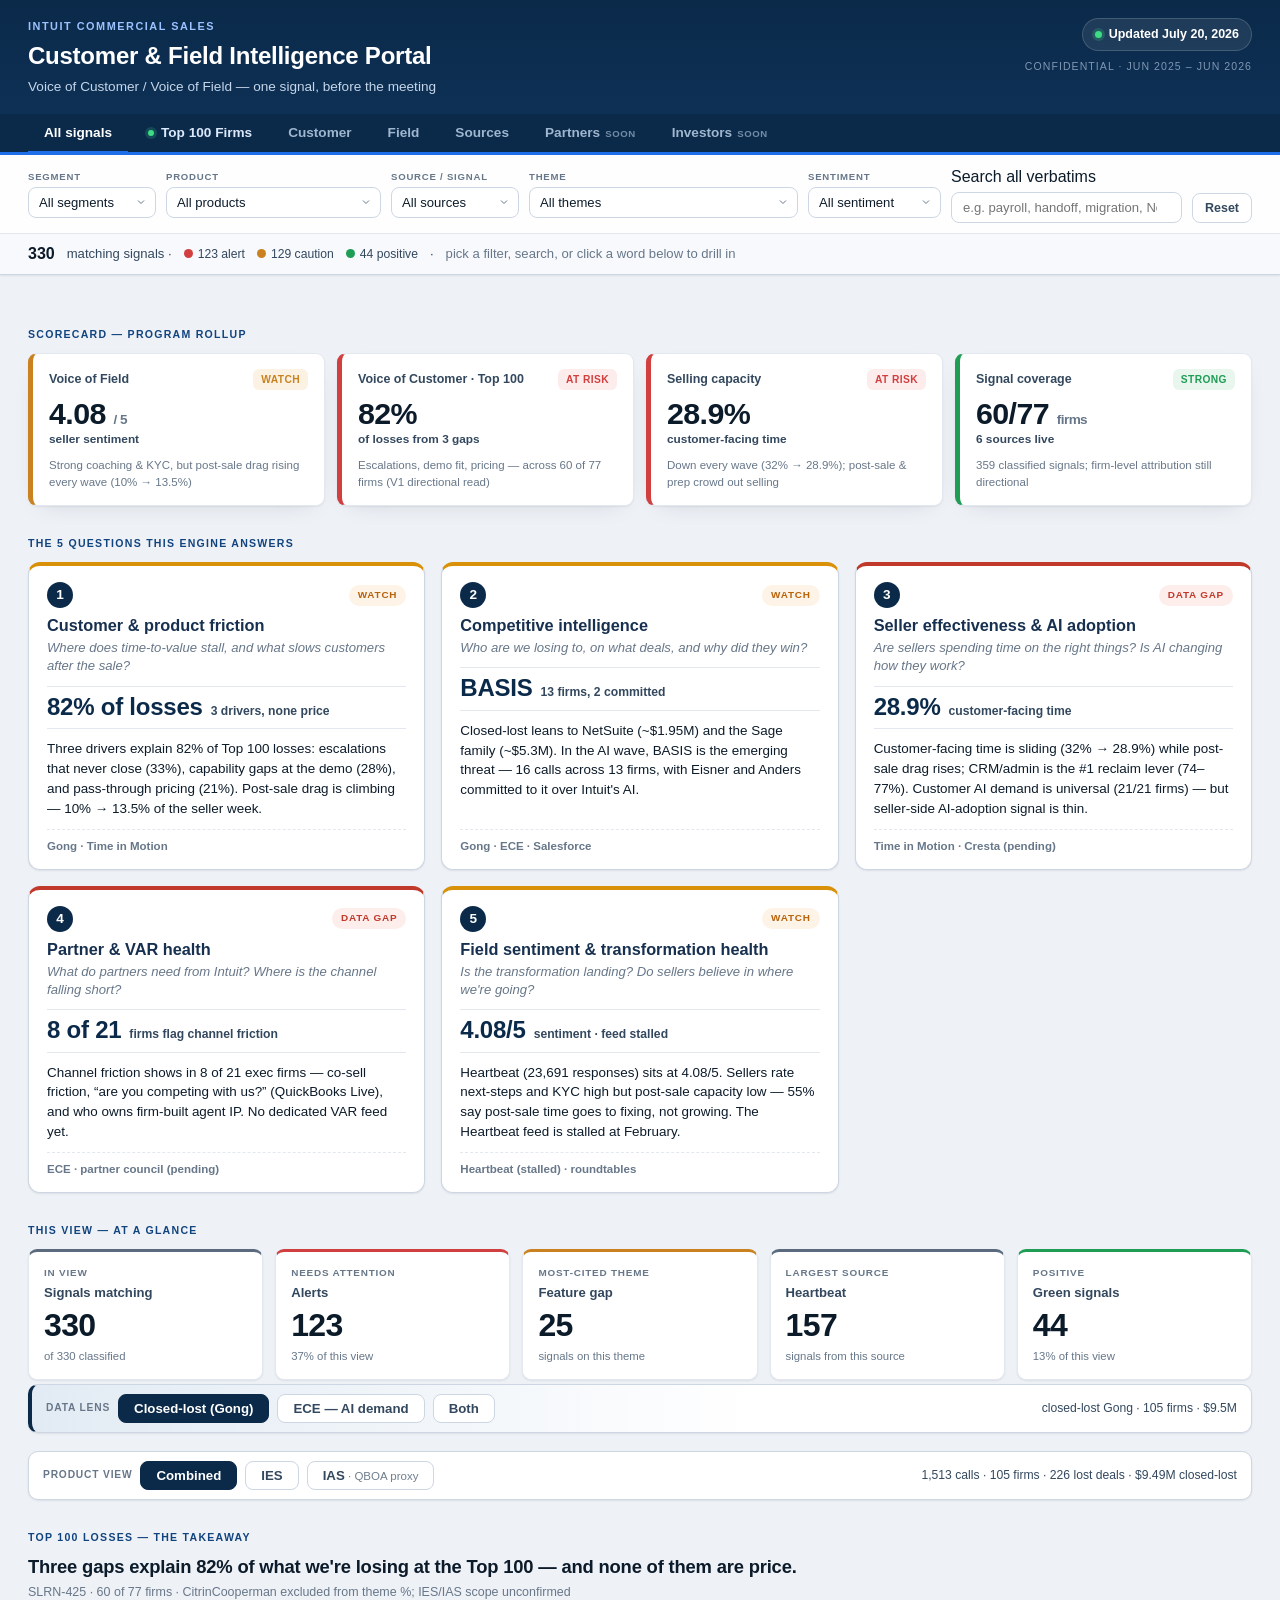
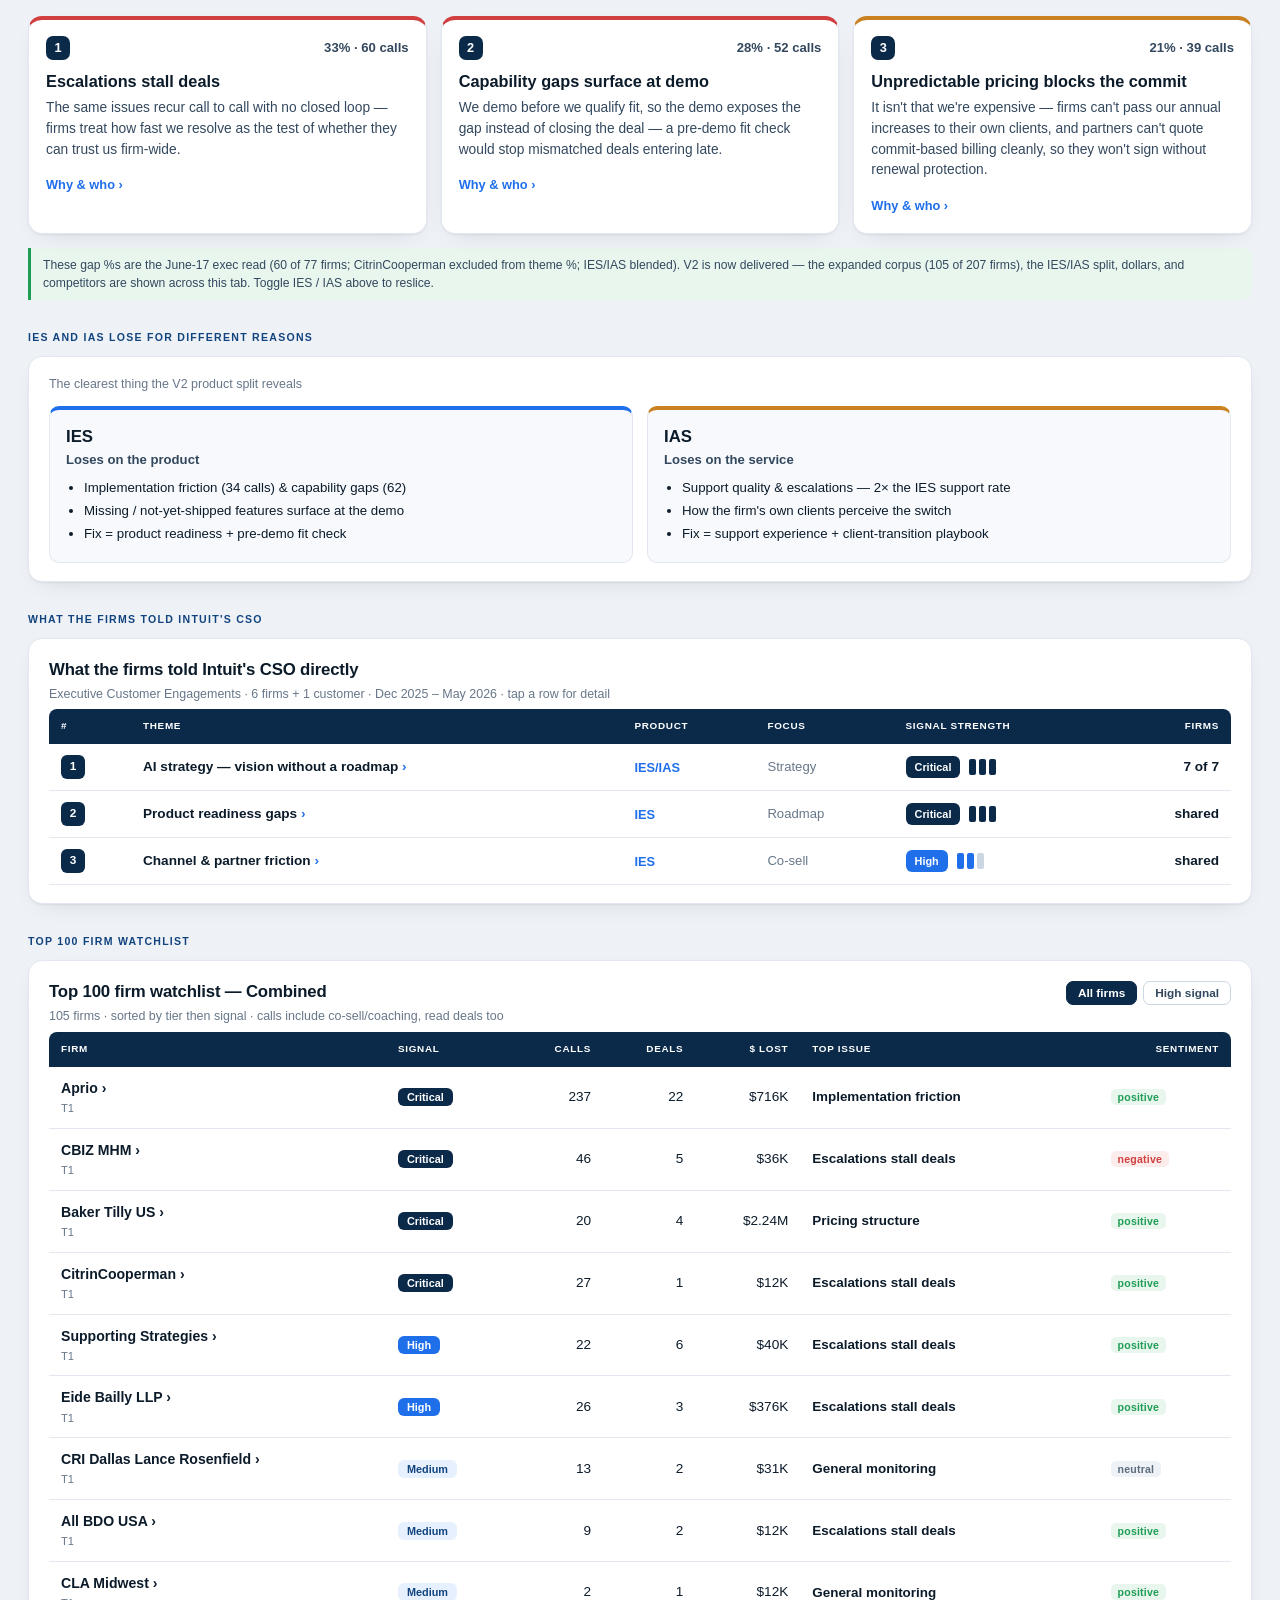
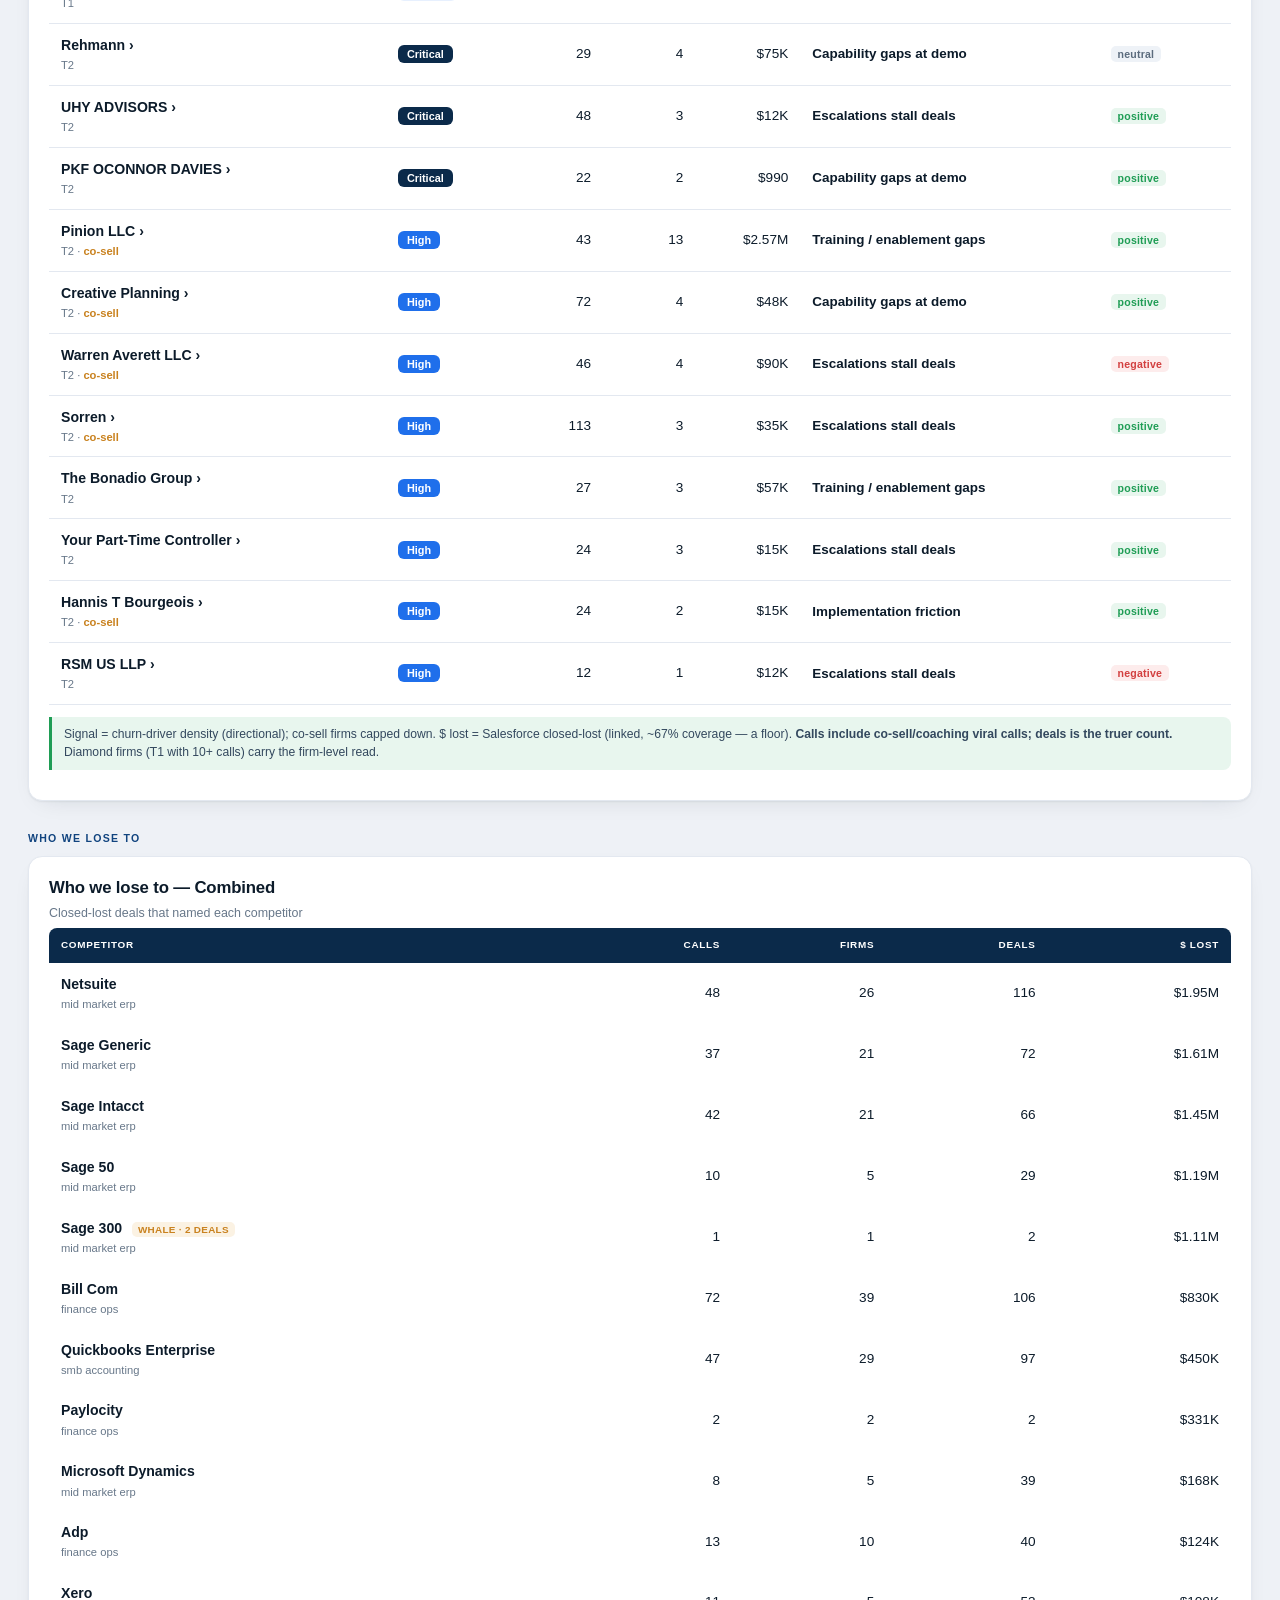
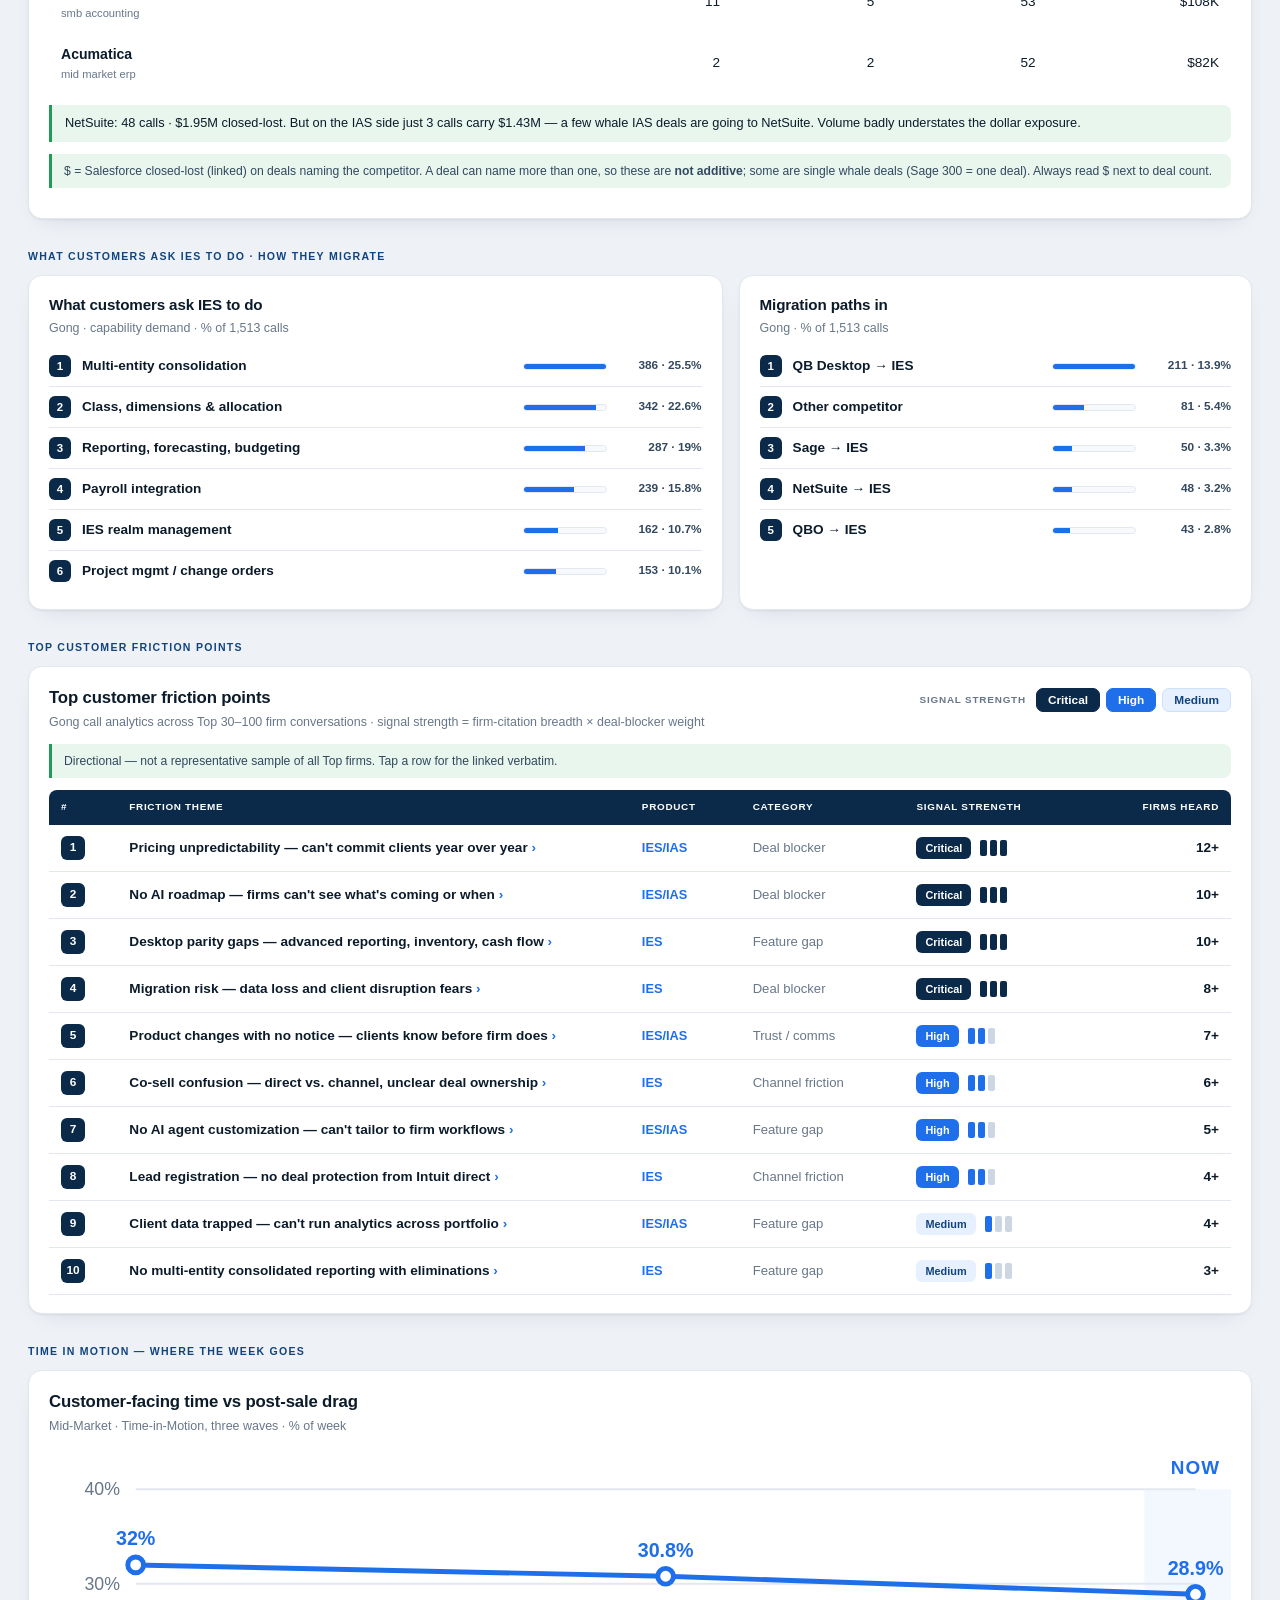
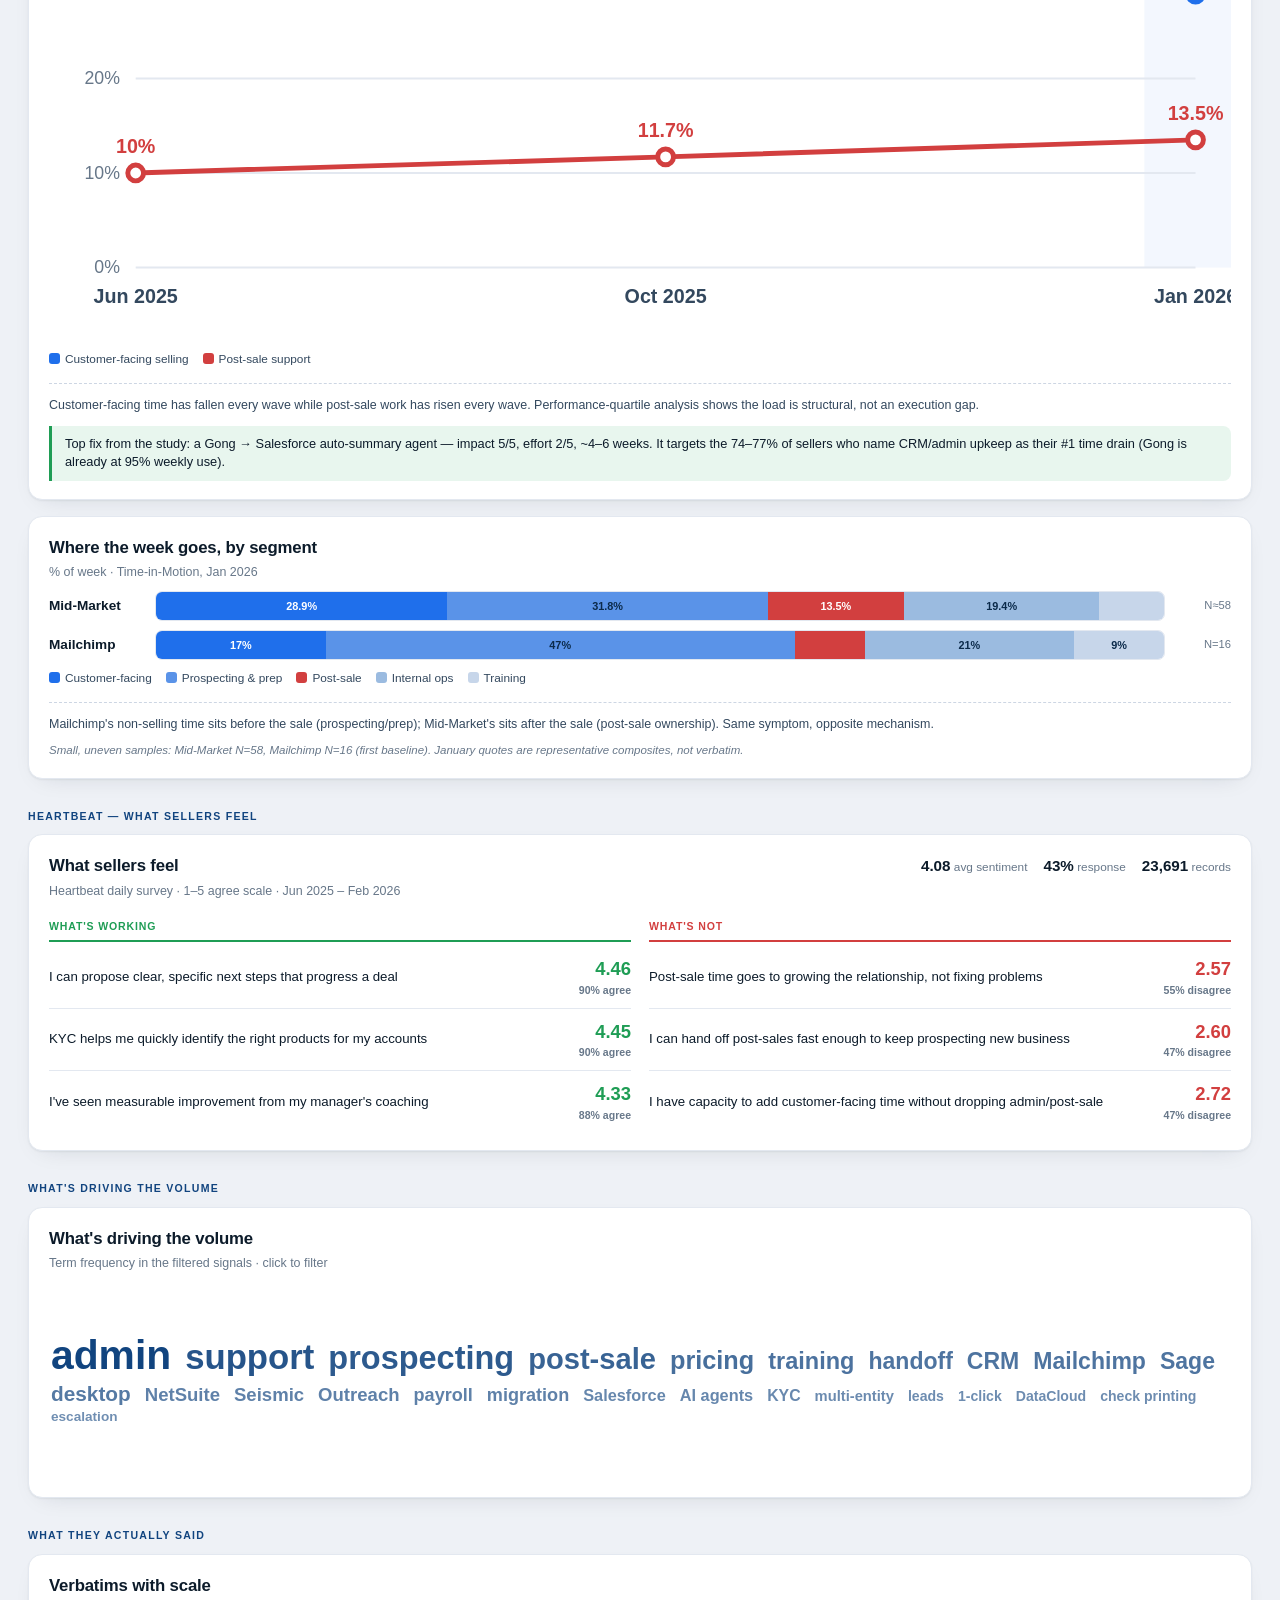
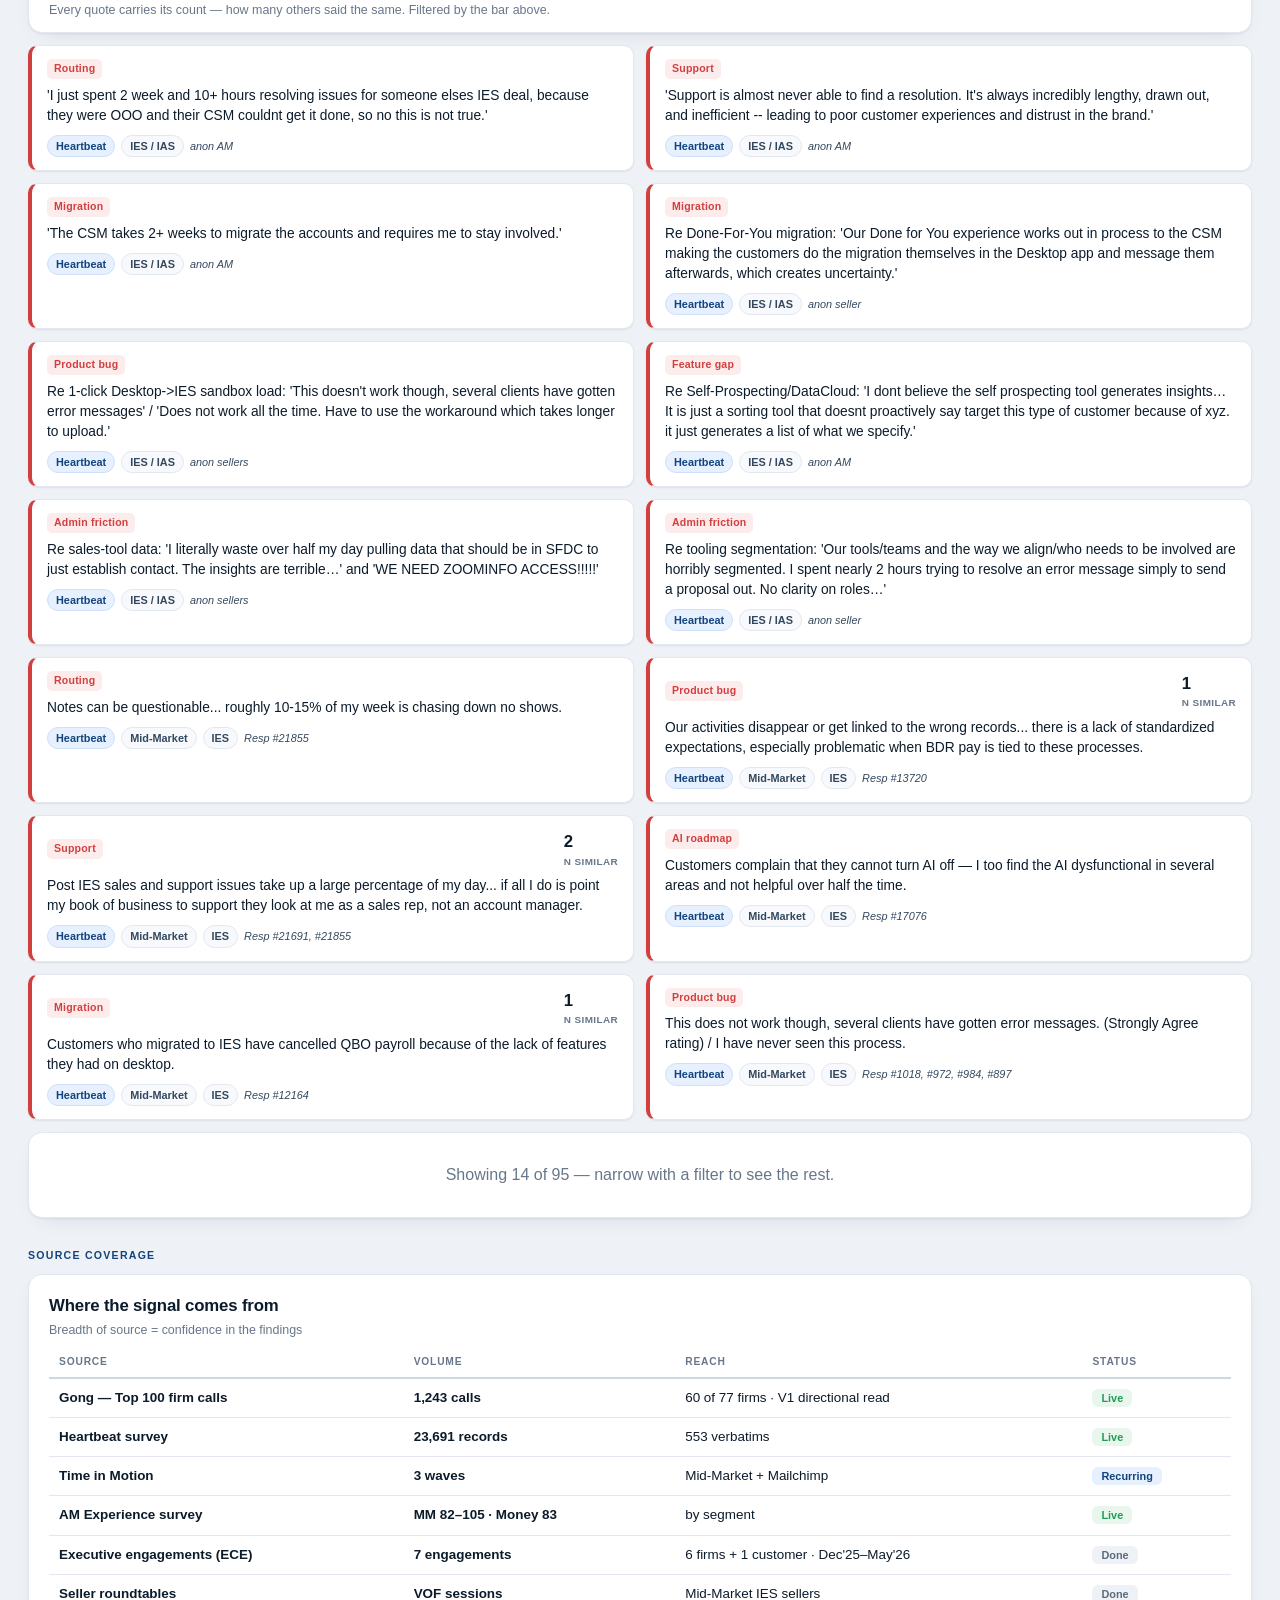
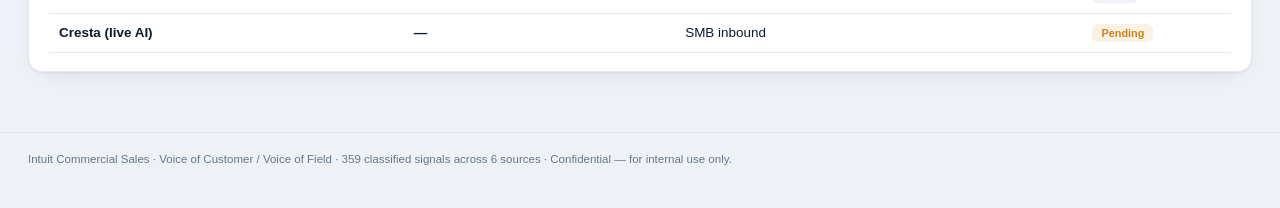
==== commit ee308ea2: "Add Themes overview: the 5 VOC questions answered from our signals On the All signals tab, lead with" ====
--- a/index.html
+++ b/index.html
@@ -54,6 +54,11 @@
     <div id="scorecardSec">
       <div class="section-tag">Scorecard — program rollup</div>
       <div class="scorecard" id="scorecard"></div>
+    </div>
+
+    <div id="themesSec">
+      <div class="section-tag">The 5 questions this engine answers</div>
+      <div class="themegrid" id="themes"></div>
     </div>
 
     <div class="section-tag">This view — at a glance</div>
--- a/assets/styles.css
+++ b/assets/styles.css
@@ -214,6 +214,21 @@
 .srckv span{color:var(--muted);} .srckv b{color:var(--ink);font-weight:700;text-align:right;}
 .srcnote{margin-top:10px;font-size:.76rem;color:var(--muted);line-height:1.4;font-style:italic;}
 .srcfoot{margin-top:18px;font-size:.8rem;color:var(--muted);line-height:1.5;}
+/* Themes overview (5 questions) */
+.themegrid{display:grid;grid-template-columns:repeat(auto-fill,minmax(330px,1fr));gap:16px;}
+.themecard{background:var(--surface);border:1px solid var(--line-strong);border-top:4px solid var(--brand-deep);border-radius:12px;padding:16px 18px 14px;box-shadow:var(--shadow-sm);display:flex;flex-direction:column;}
+.themecard.watch{border-top-color:#d99109;} .themecard.gap{border-top-color:#c0392b;} .themecard.on-track{border-top-color:#16a34a;}
+.themetop{display:flex;align-items:center;justify-content:space-between;margin-bottom:8px;}
+.themenum{width:26px;height:26px;border-radius:50%;background:var(--brand-deep);color:#fff;font-size:.85rem;font-weight:800;display:flex;align-items:center;justify-content:center;}
+.themestat{font-size:.62rem;font-weight:800;letter-spacing:.08em;text-transform:uppercase;padding:3px 9px;border-radius:999px;}
+.themestat.watch{background:#fdf3e7;color:#b8620a;} .themestat.gap{background:#fdeeec;color:#c0392b;} .themestat.on-track{background:#eaf6ee;color:#16a34a;}
+.themename{font-size:1.02rem;font-weight:800;color:var(--navy,#17304f);margin:0 0 4px;line-height:1.15;}
+.themeq{font-size:.82rem;color:var(--muted);font-style:italic;margin:0 0 10px;line-height:1.4;}
+.themeans{display:flex;align-items:baseline;gap:8px;padding:8px 0;border-top:1px solid var(--line);border-bottom:1px solid var(--line);}
+.themebig{font-size:1.5rem;font-weight:800;color:var(--brand-deep);letter-spacing:-.01em;line-height:1;}
+.themebiglab{font-size:.76rem;color:var(--ink-soft);font-weight:600;}
+.themebody{font-size:.84rem;color:var(--ink);line-height:1.48;margin:10px 0;flex:1;}
+.themesrc{font-size:.72rem;color:var(--muted);font-weight:600;border-top:1px dashed var(--line);padding-top:8px;}
 /* IES vs IAS comparison */
 .ivgrid{display:grid;grid-template-columns:1fr 1fr;gap:14px;}
 @media(max-width:760px){.ivgrid{grid-template-columns:1fr;}}
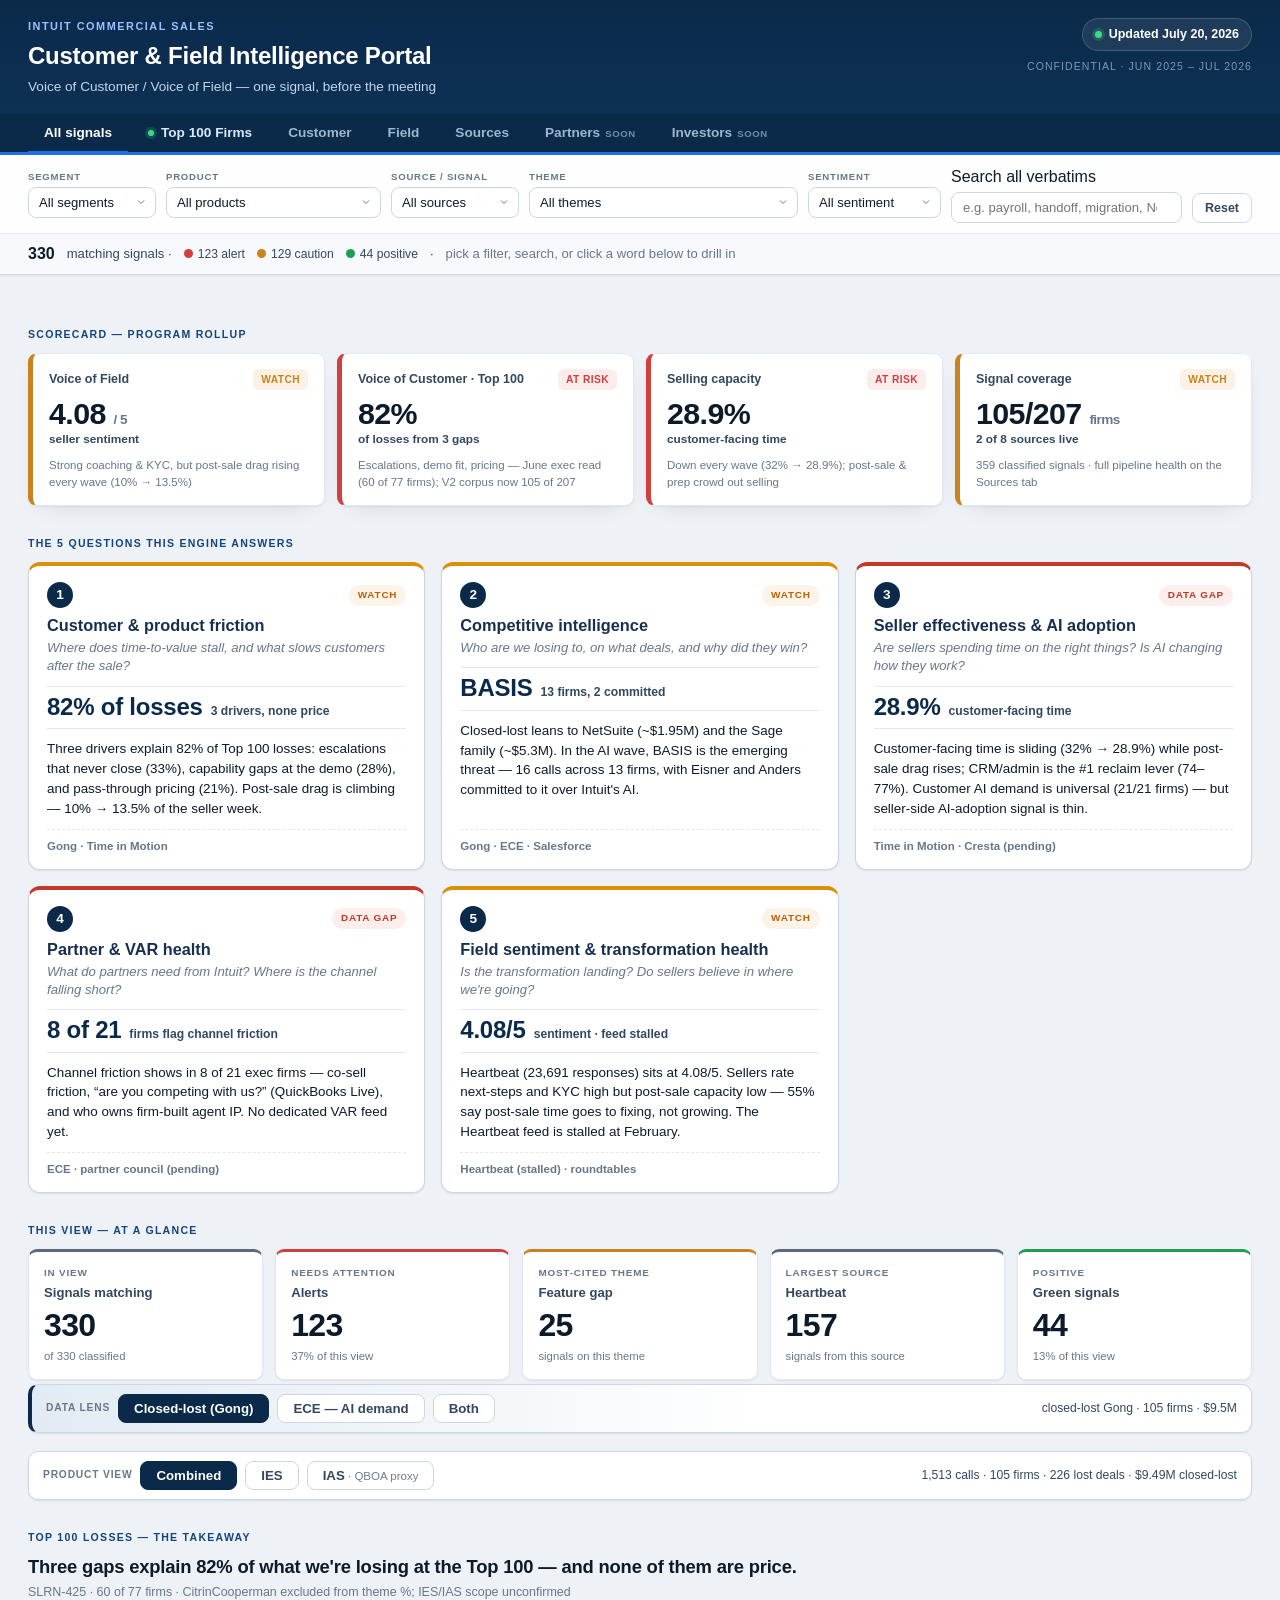
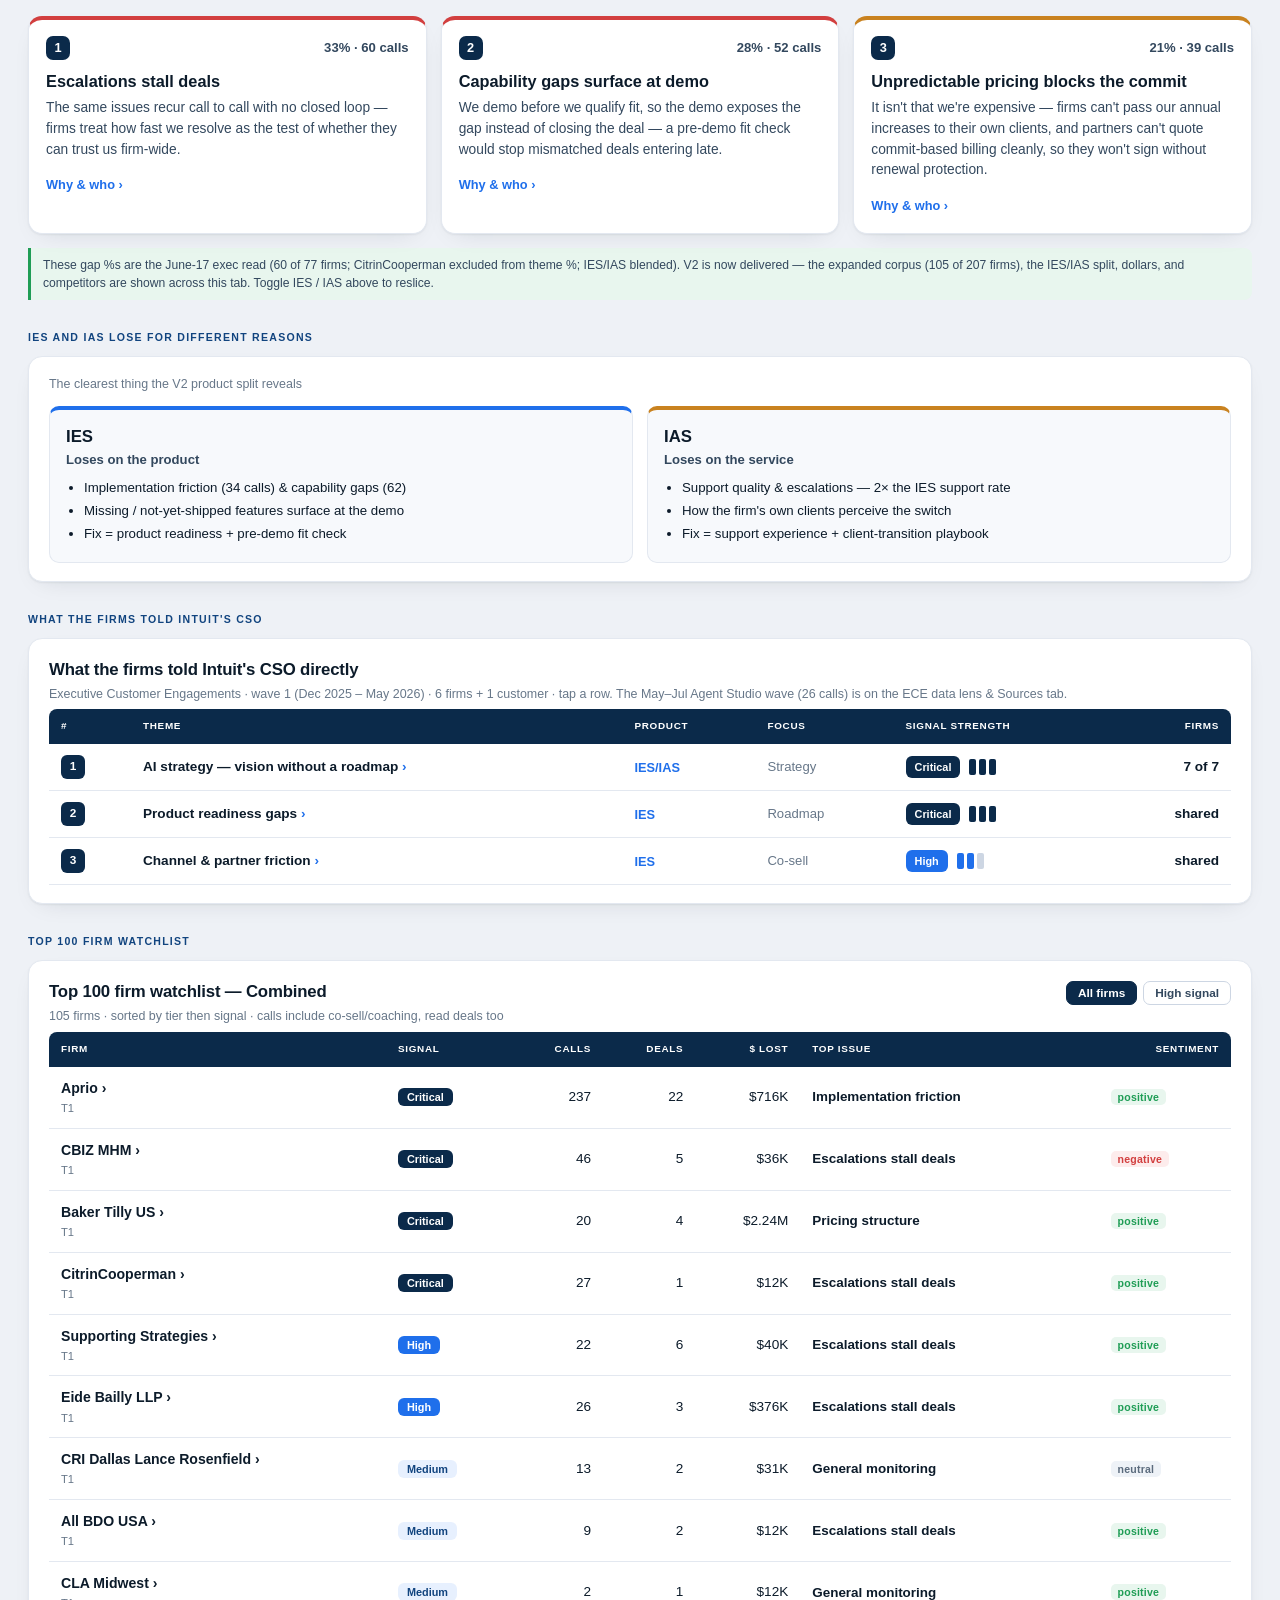
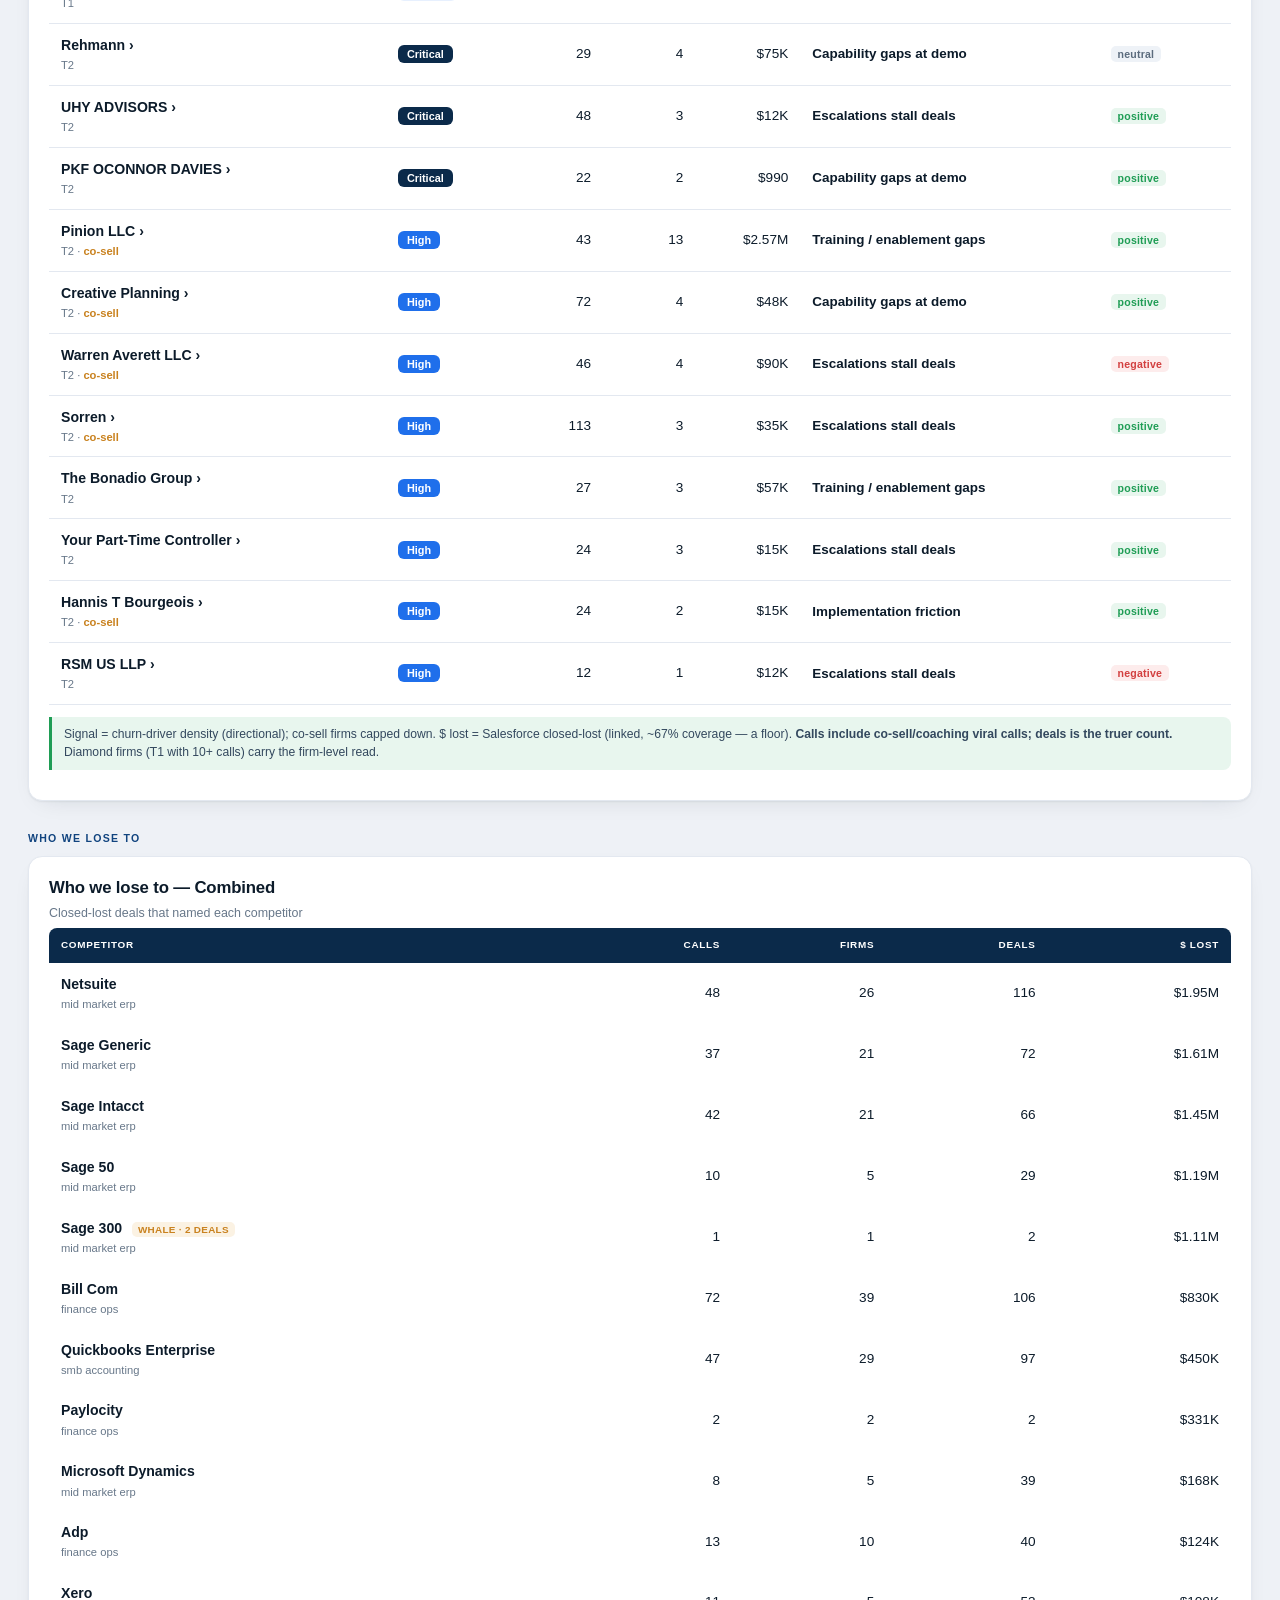
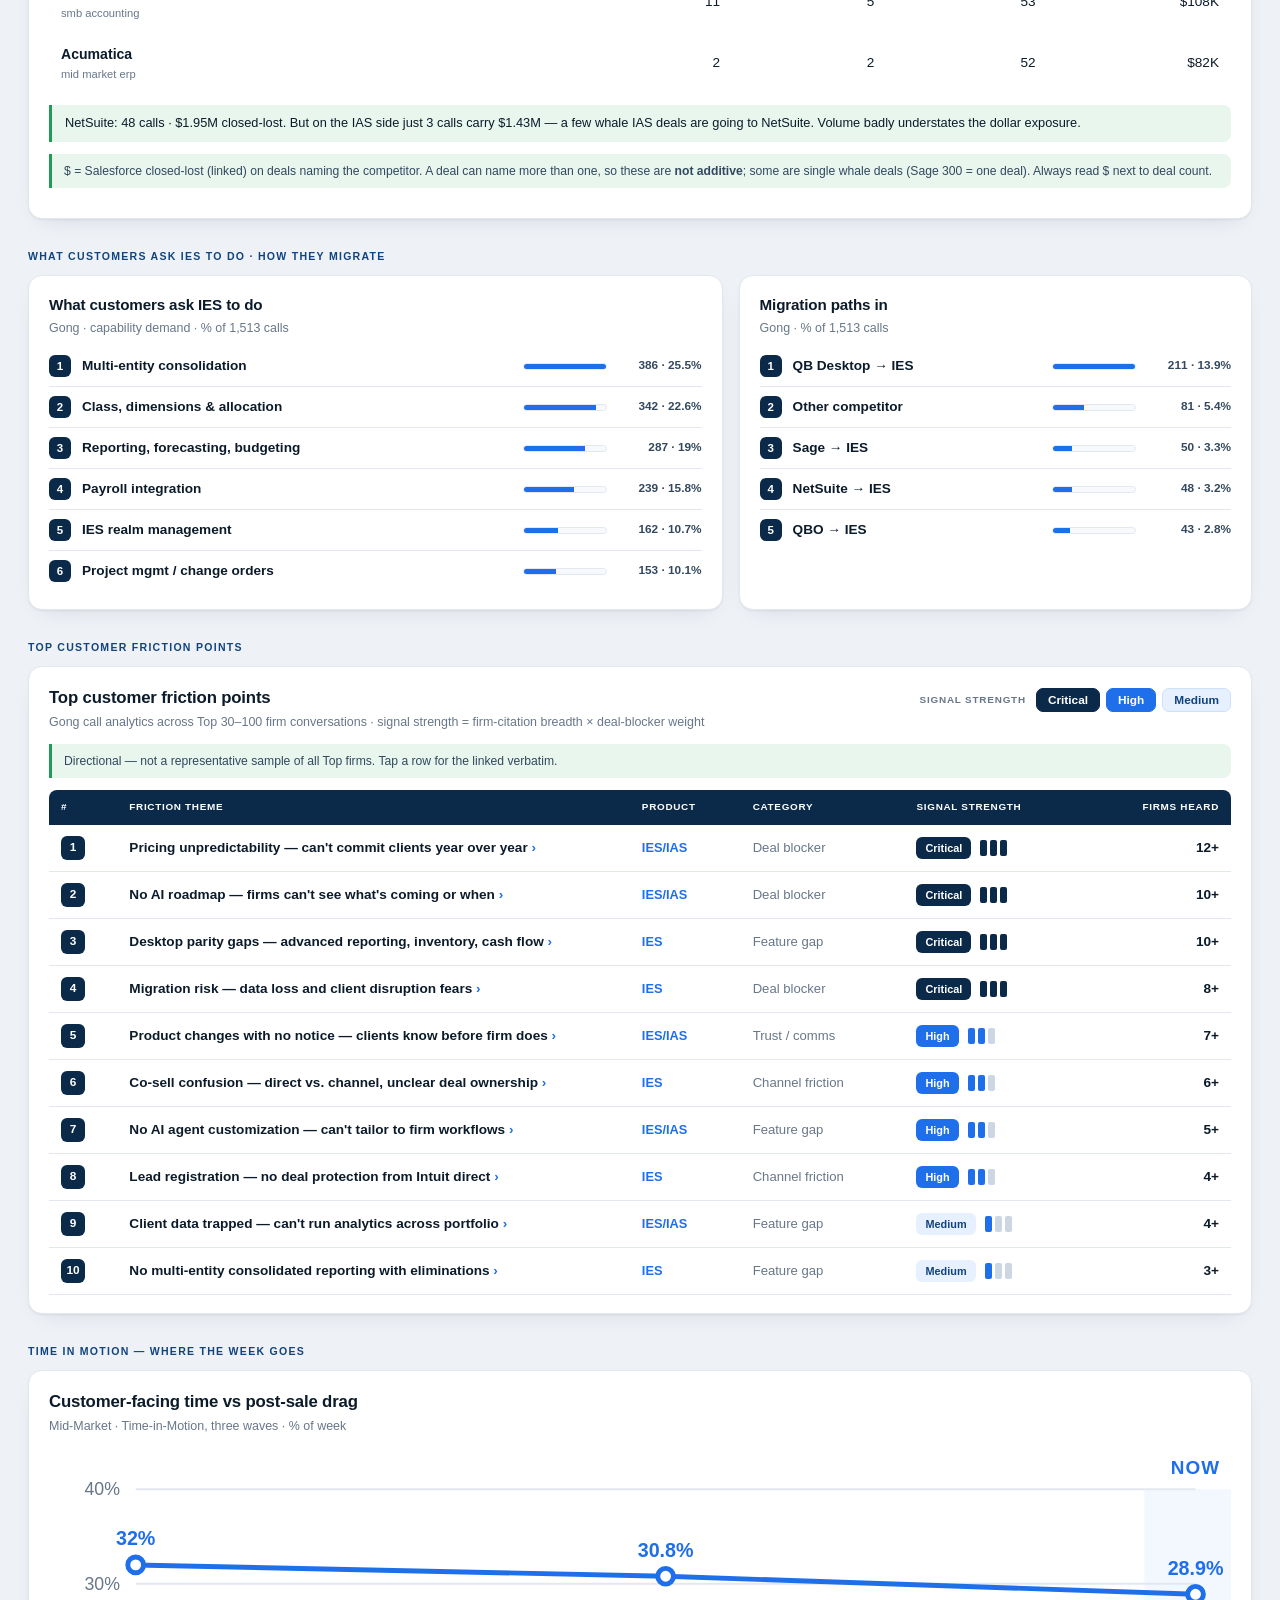
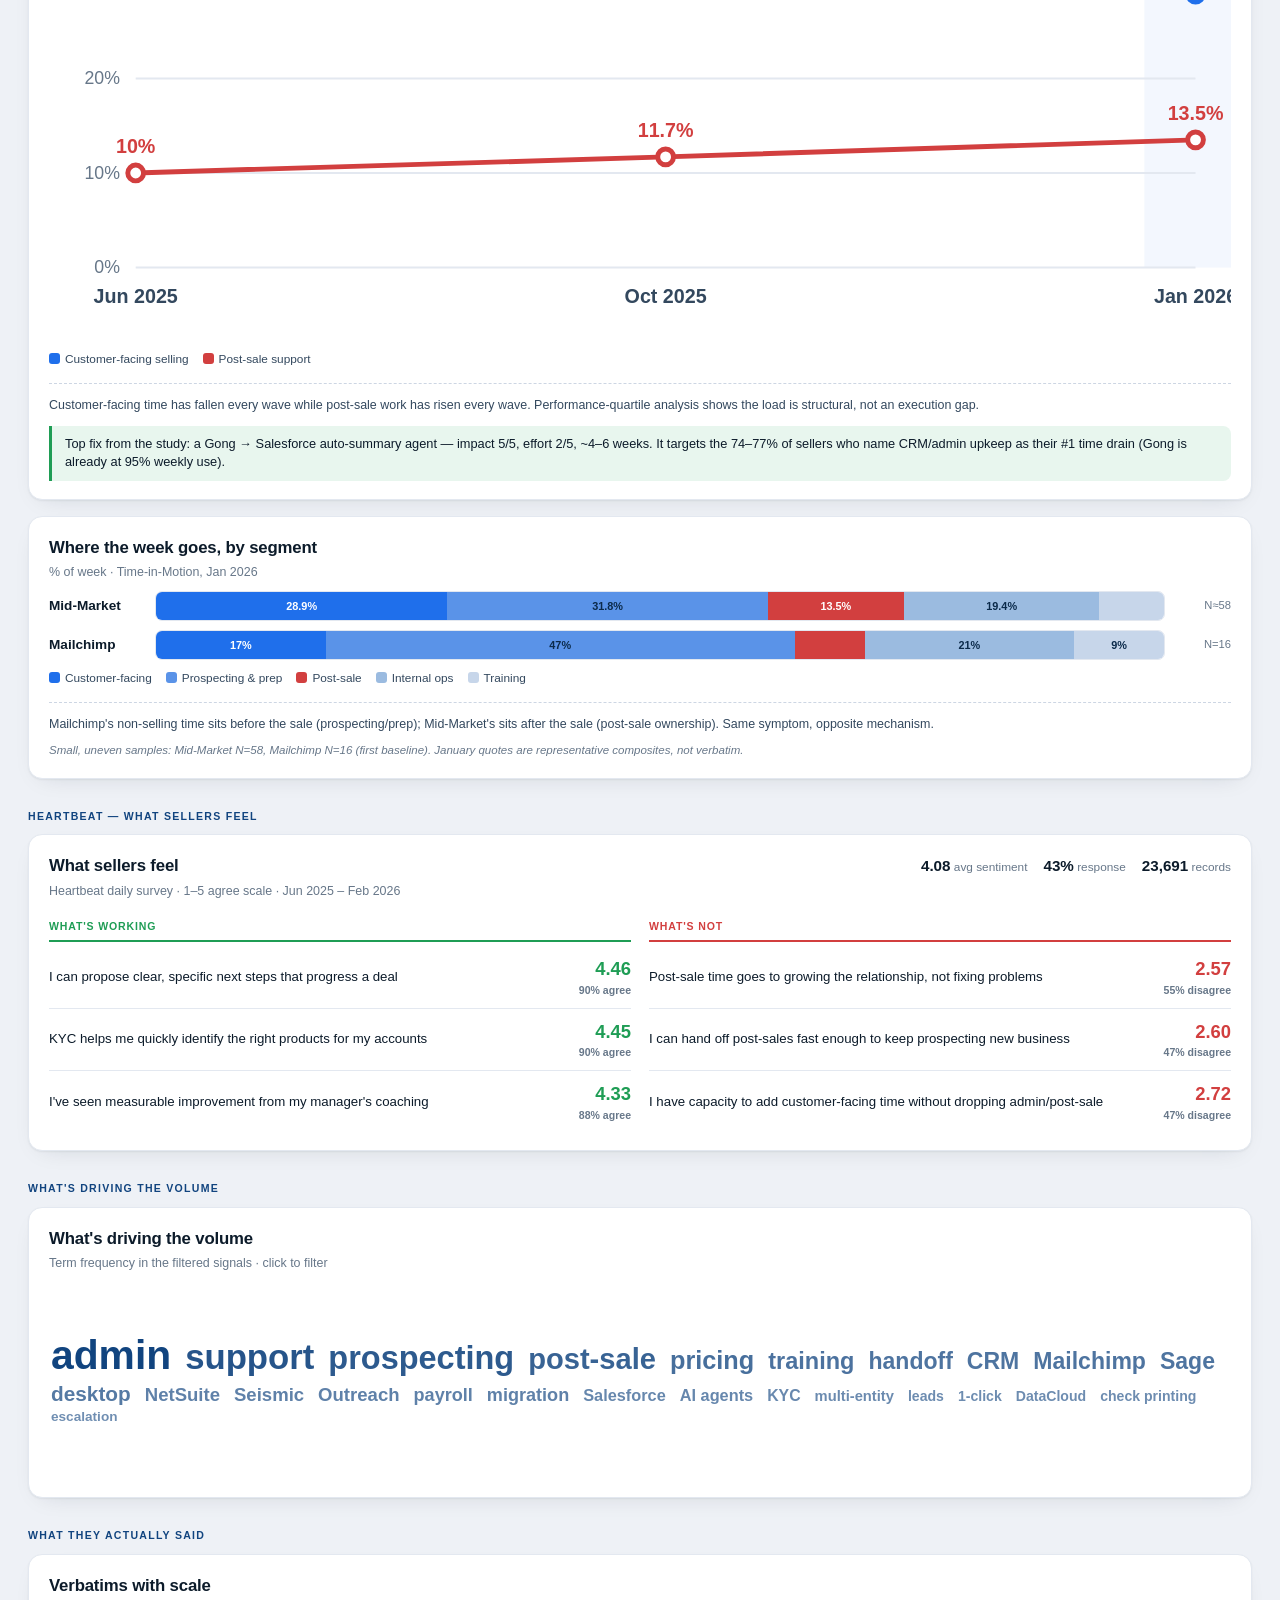
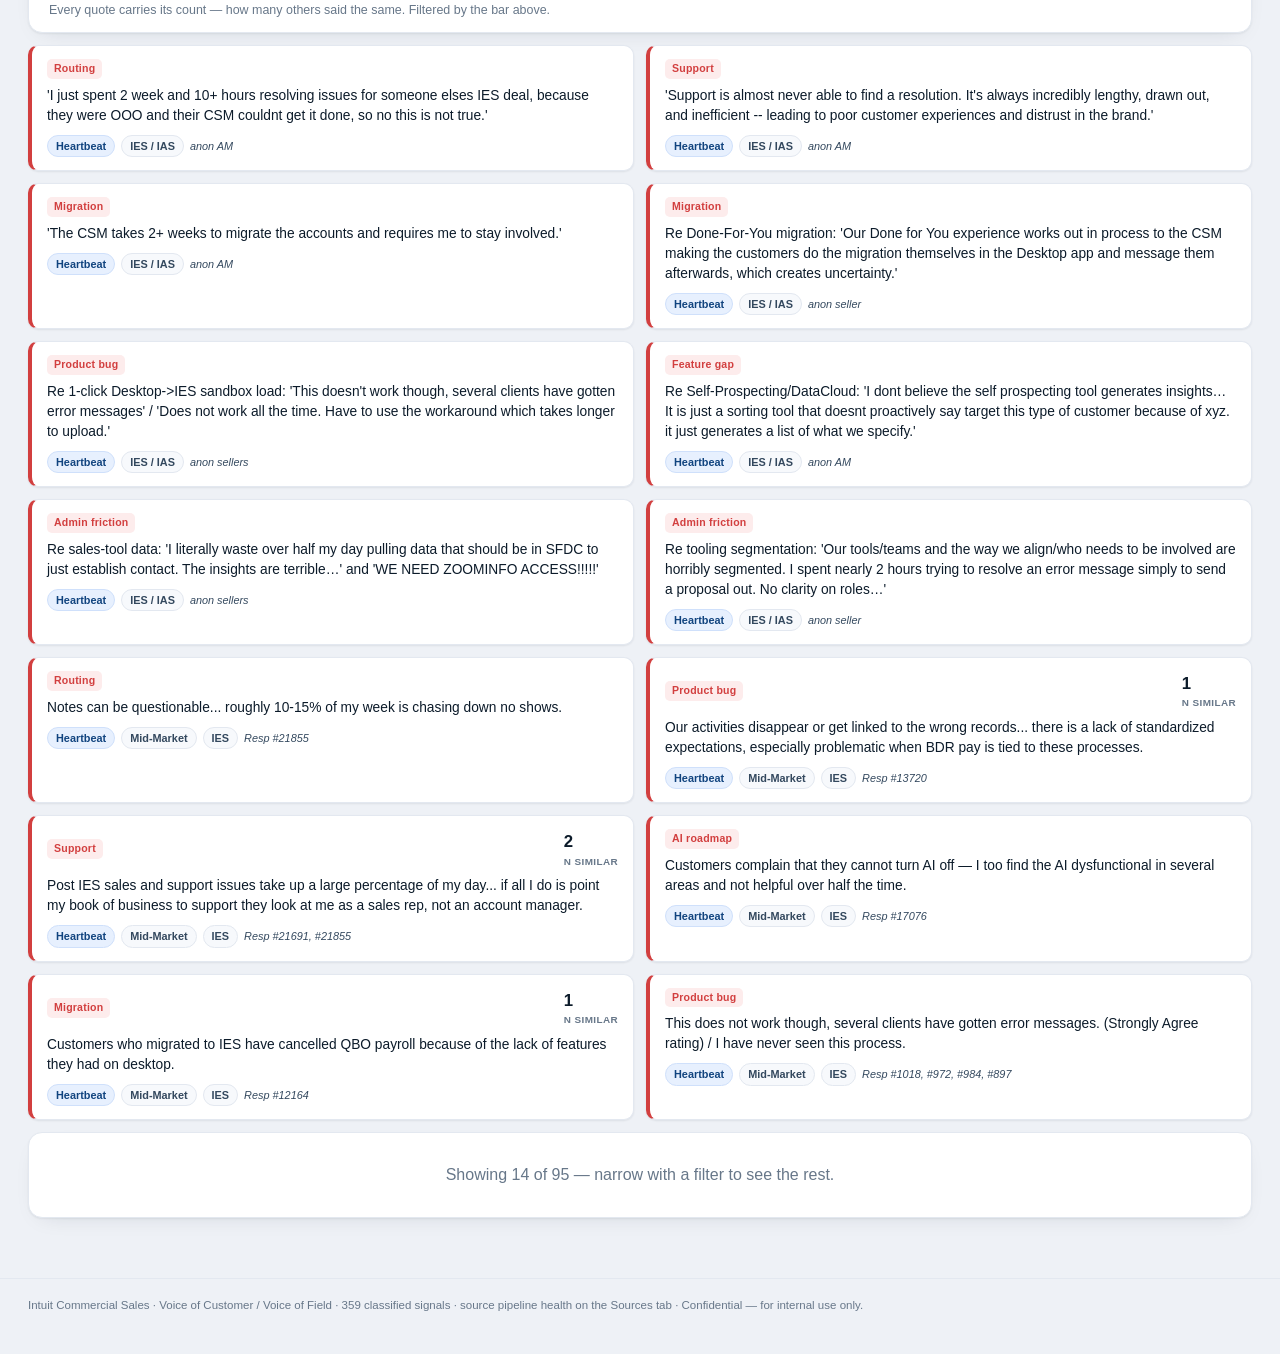
==== commit ce3c1c37: "Audit fixes: reconcile firm/source/ECE counts across the dashboard - Scorecard now shows V2 scope (1" ====
--- a/index.html
+++ b/index.html
@@ -128,9 +128,6 @@
       </div>
     </div>
     <div class="vgrid" id="verbatims" style="margin-top:12px;"></div>
-
-    <div class="section-tag">Source coverage</div>
-    <div class="card" id="coverage"></div>
   </div>
 
   <!-- Sources / signal-coverage lane -->
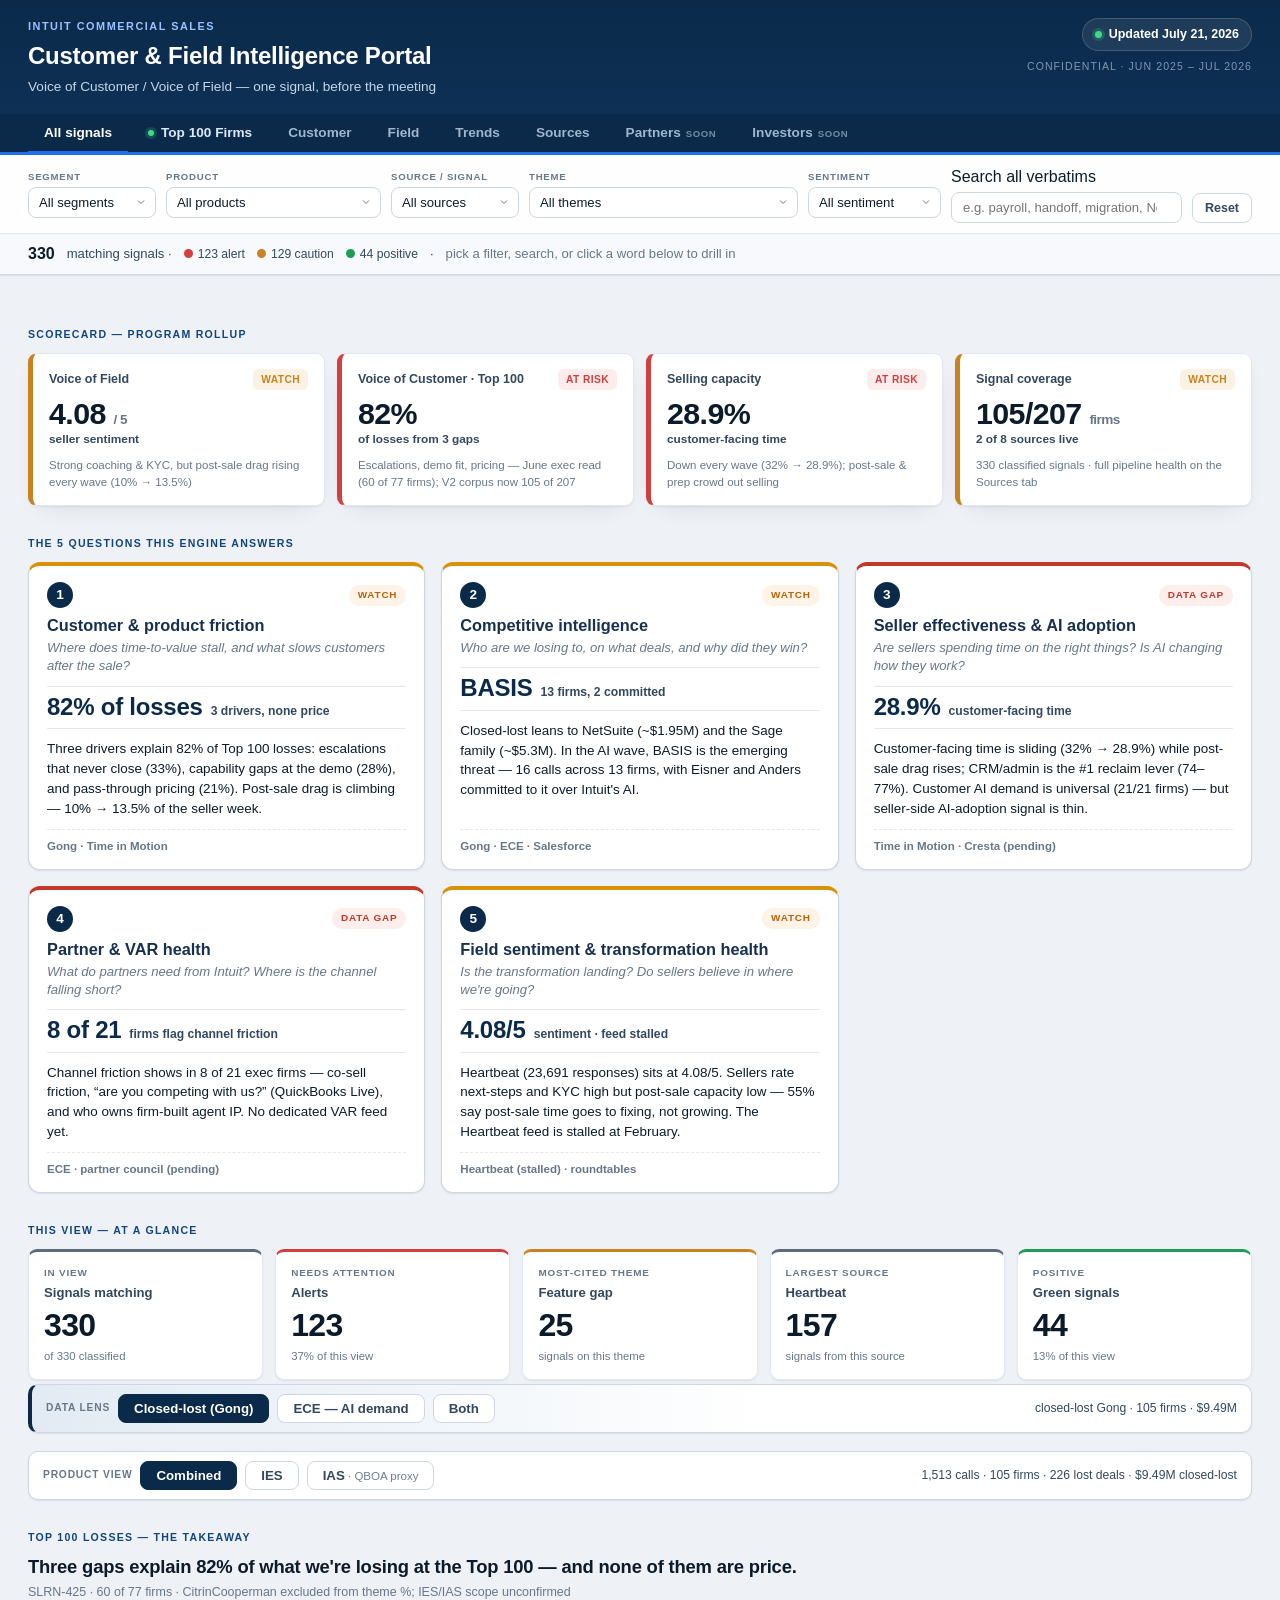
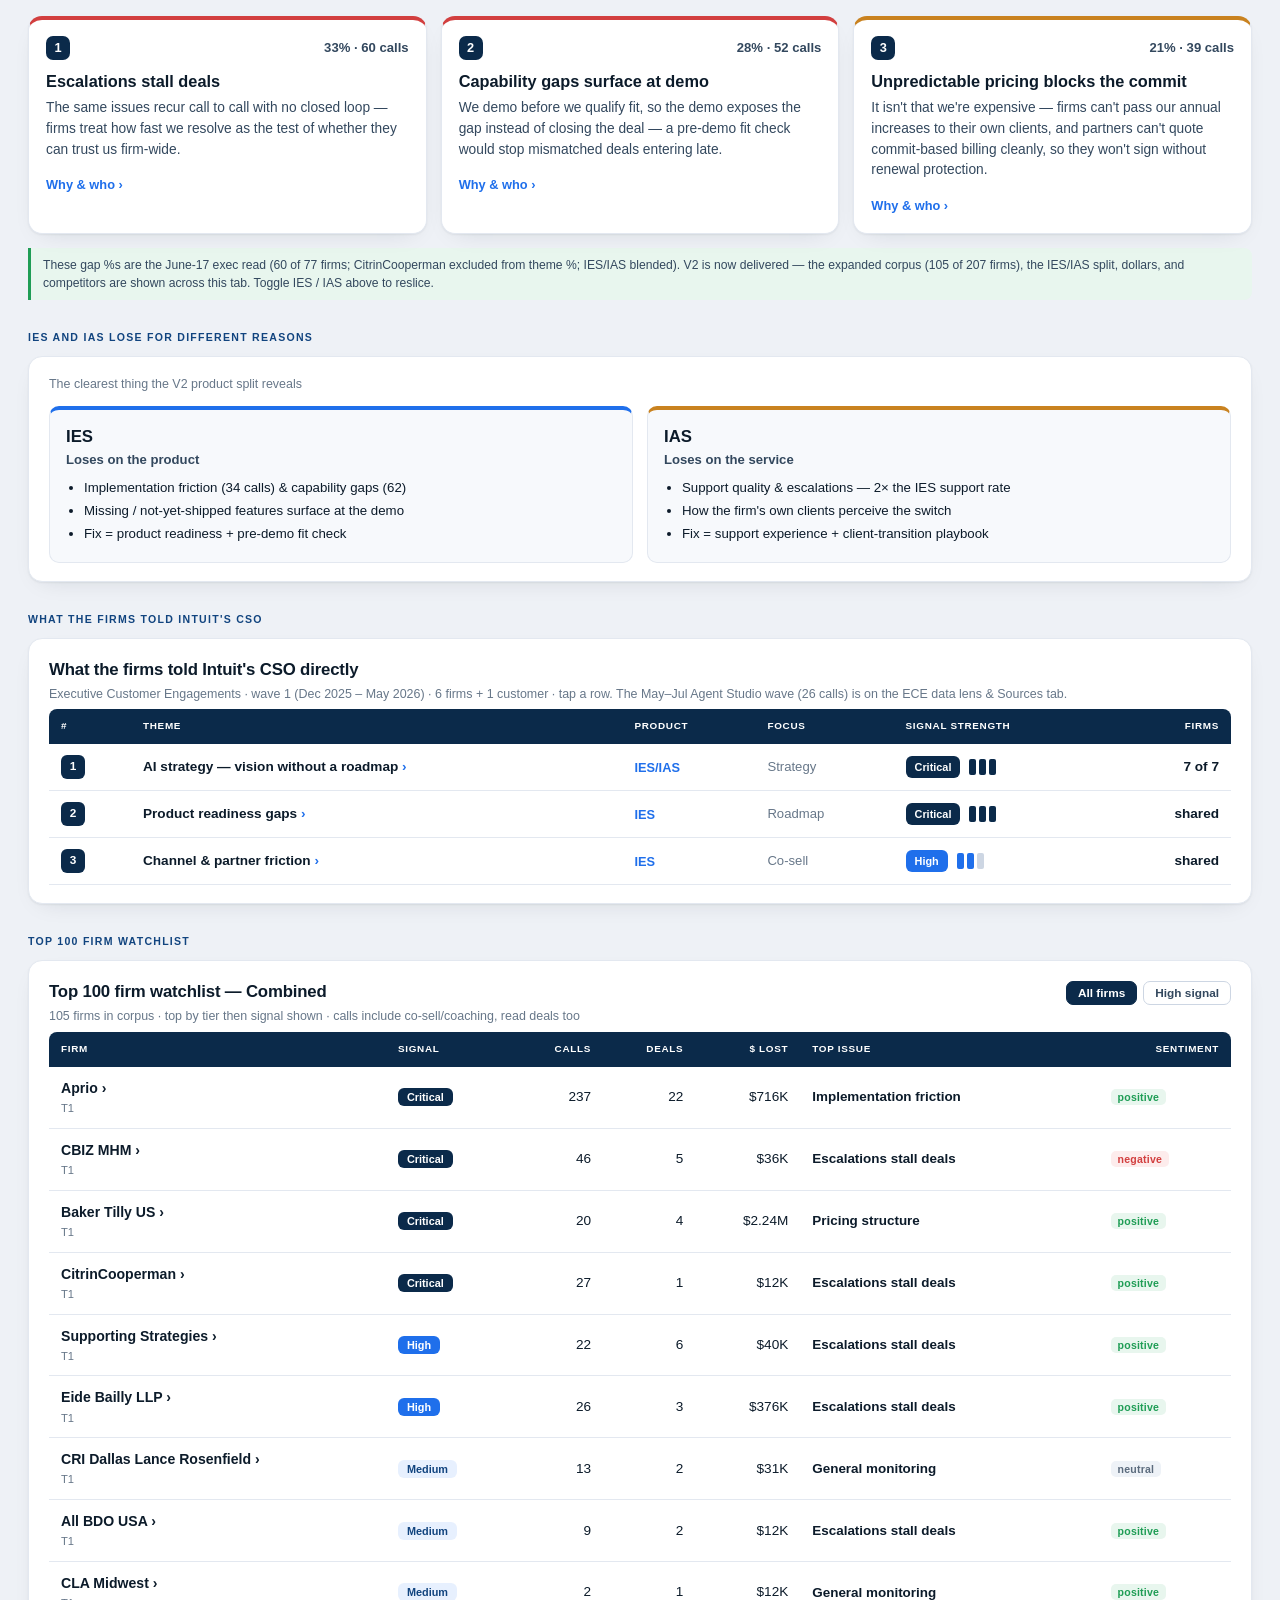
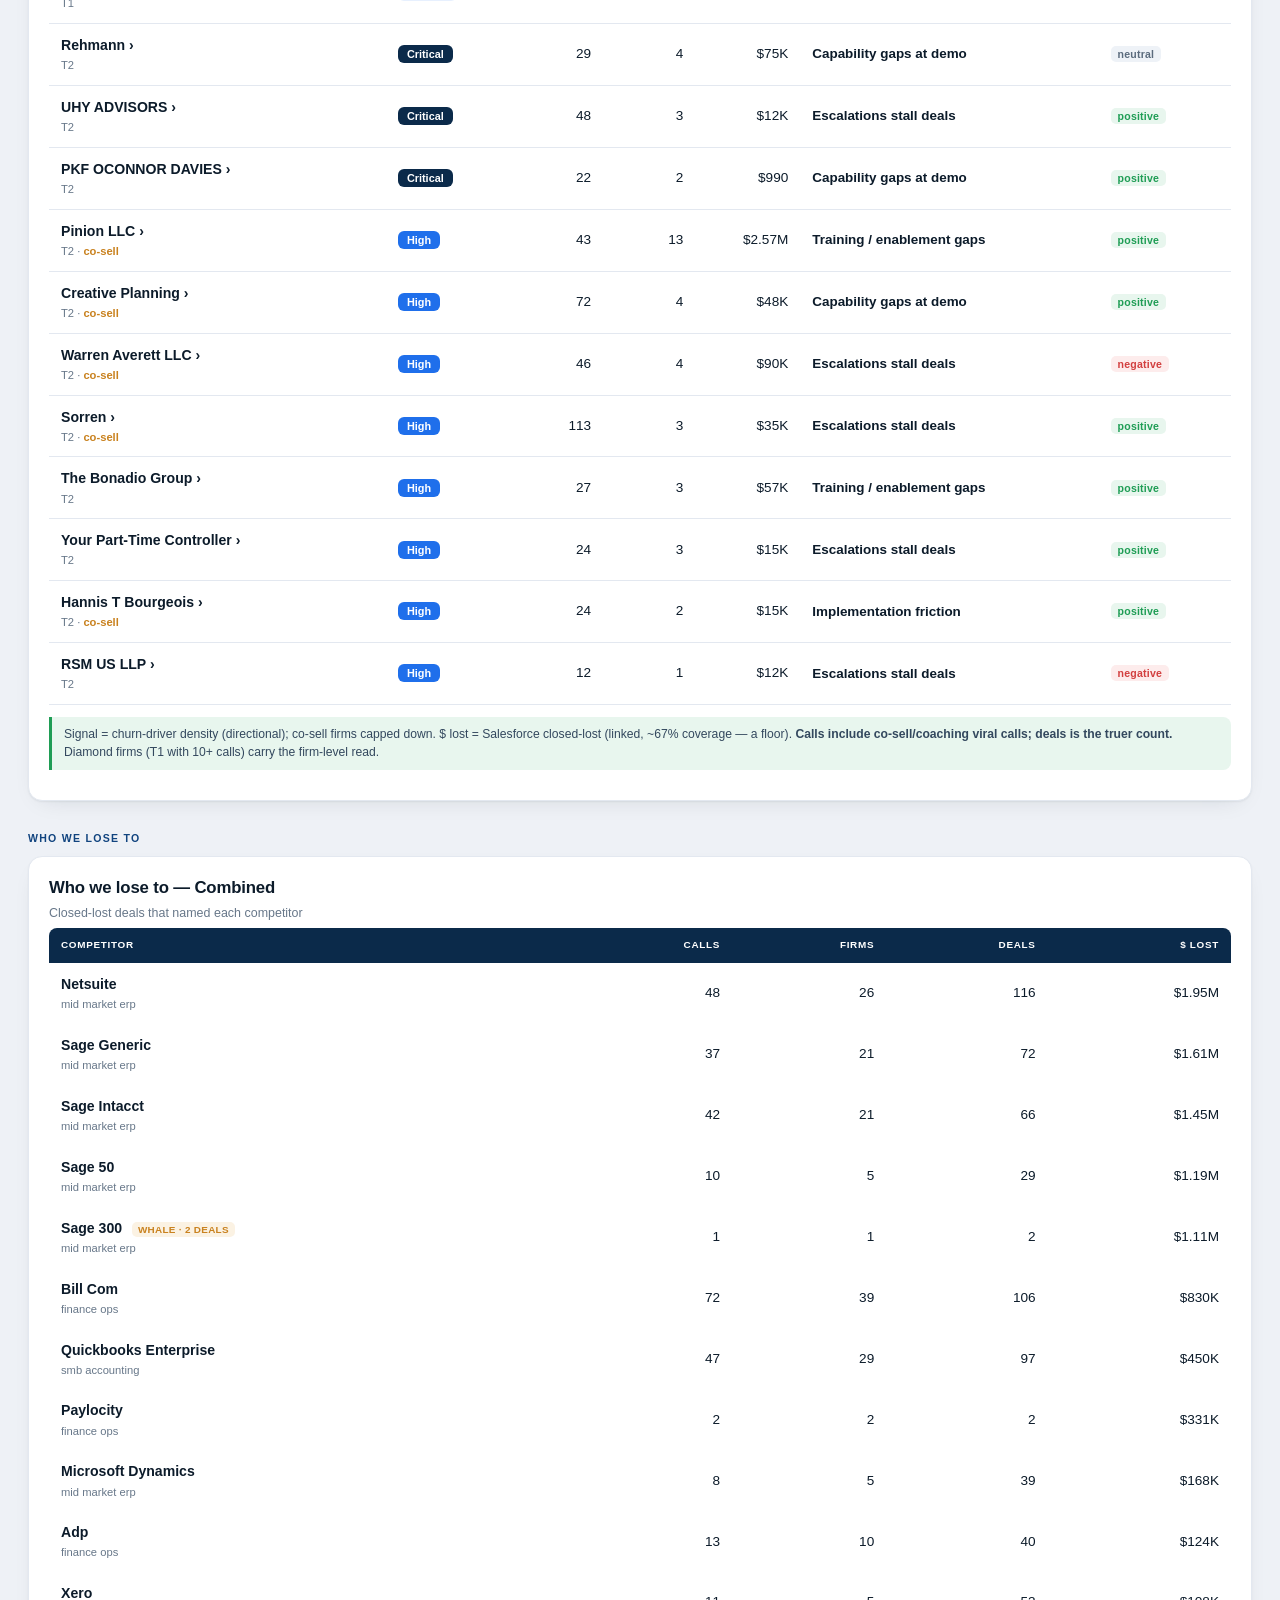
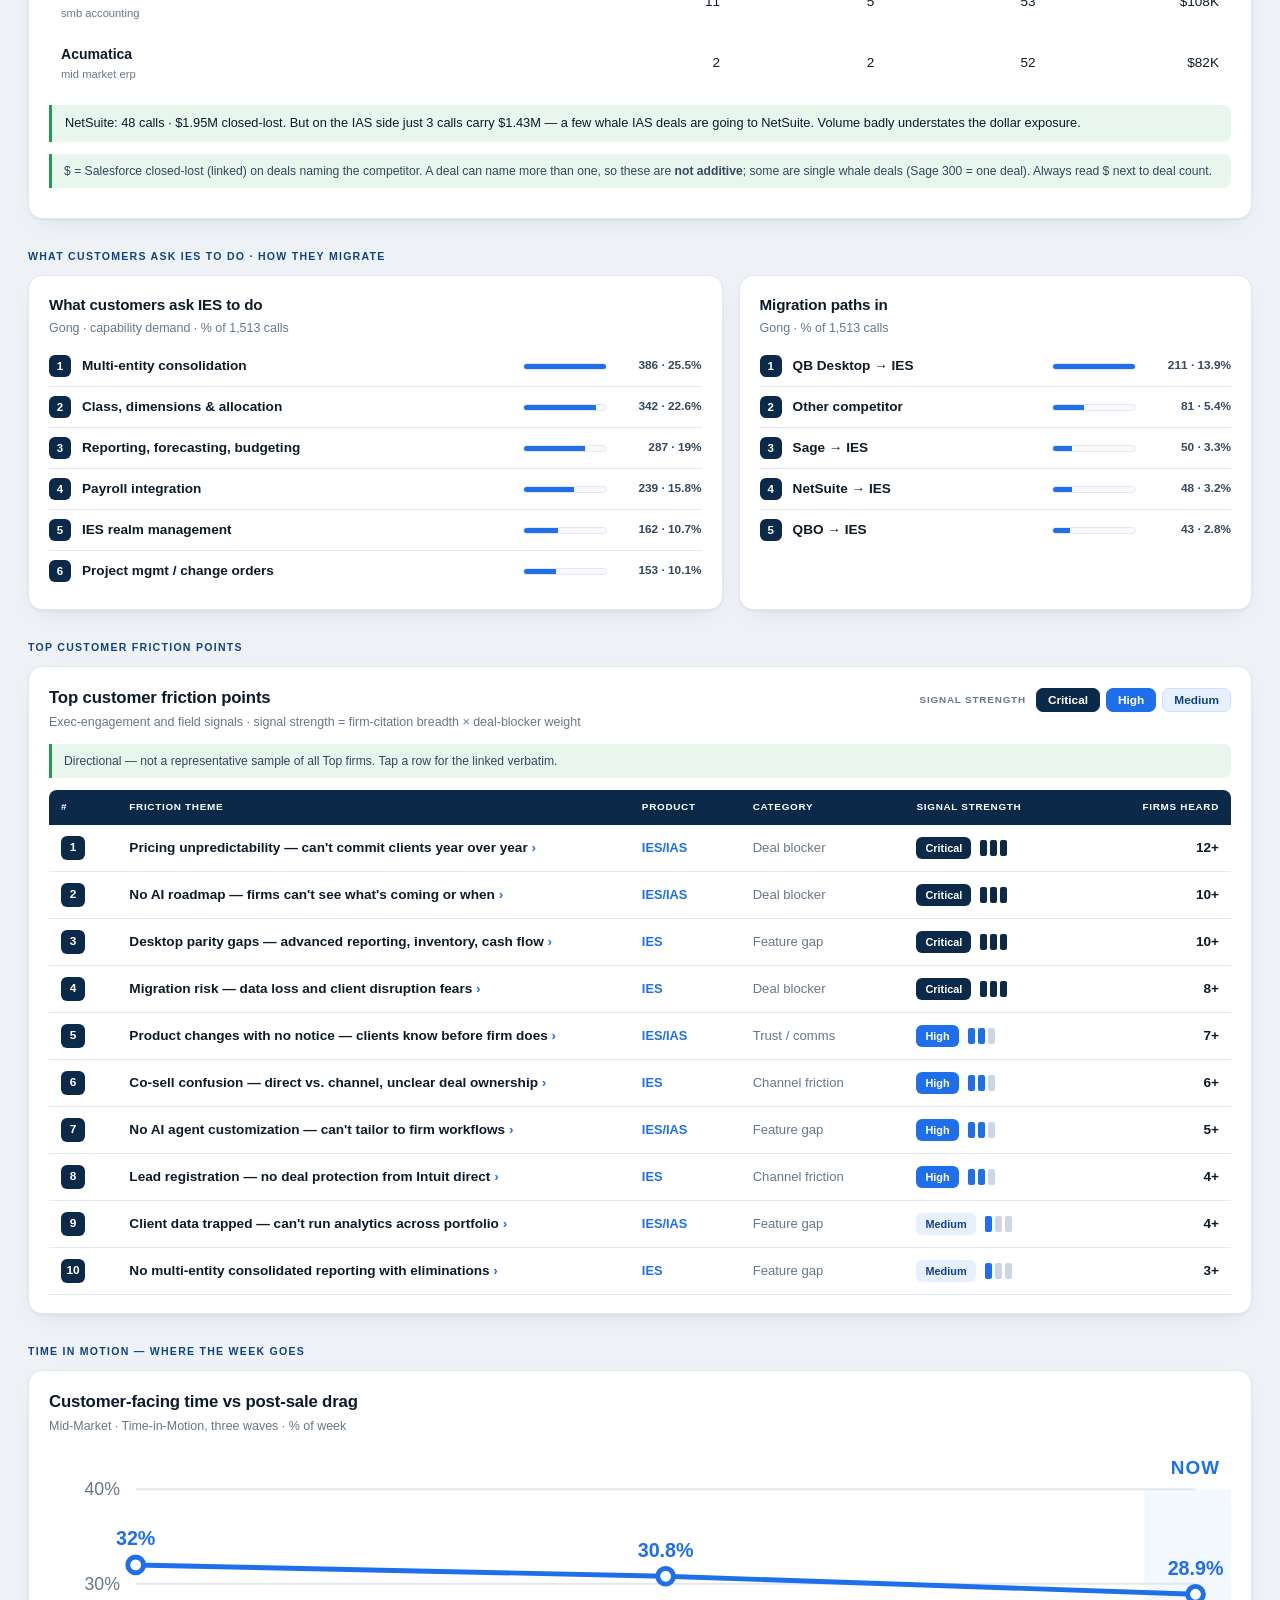
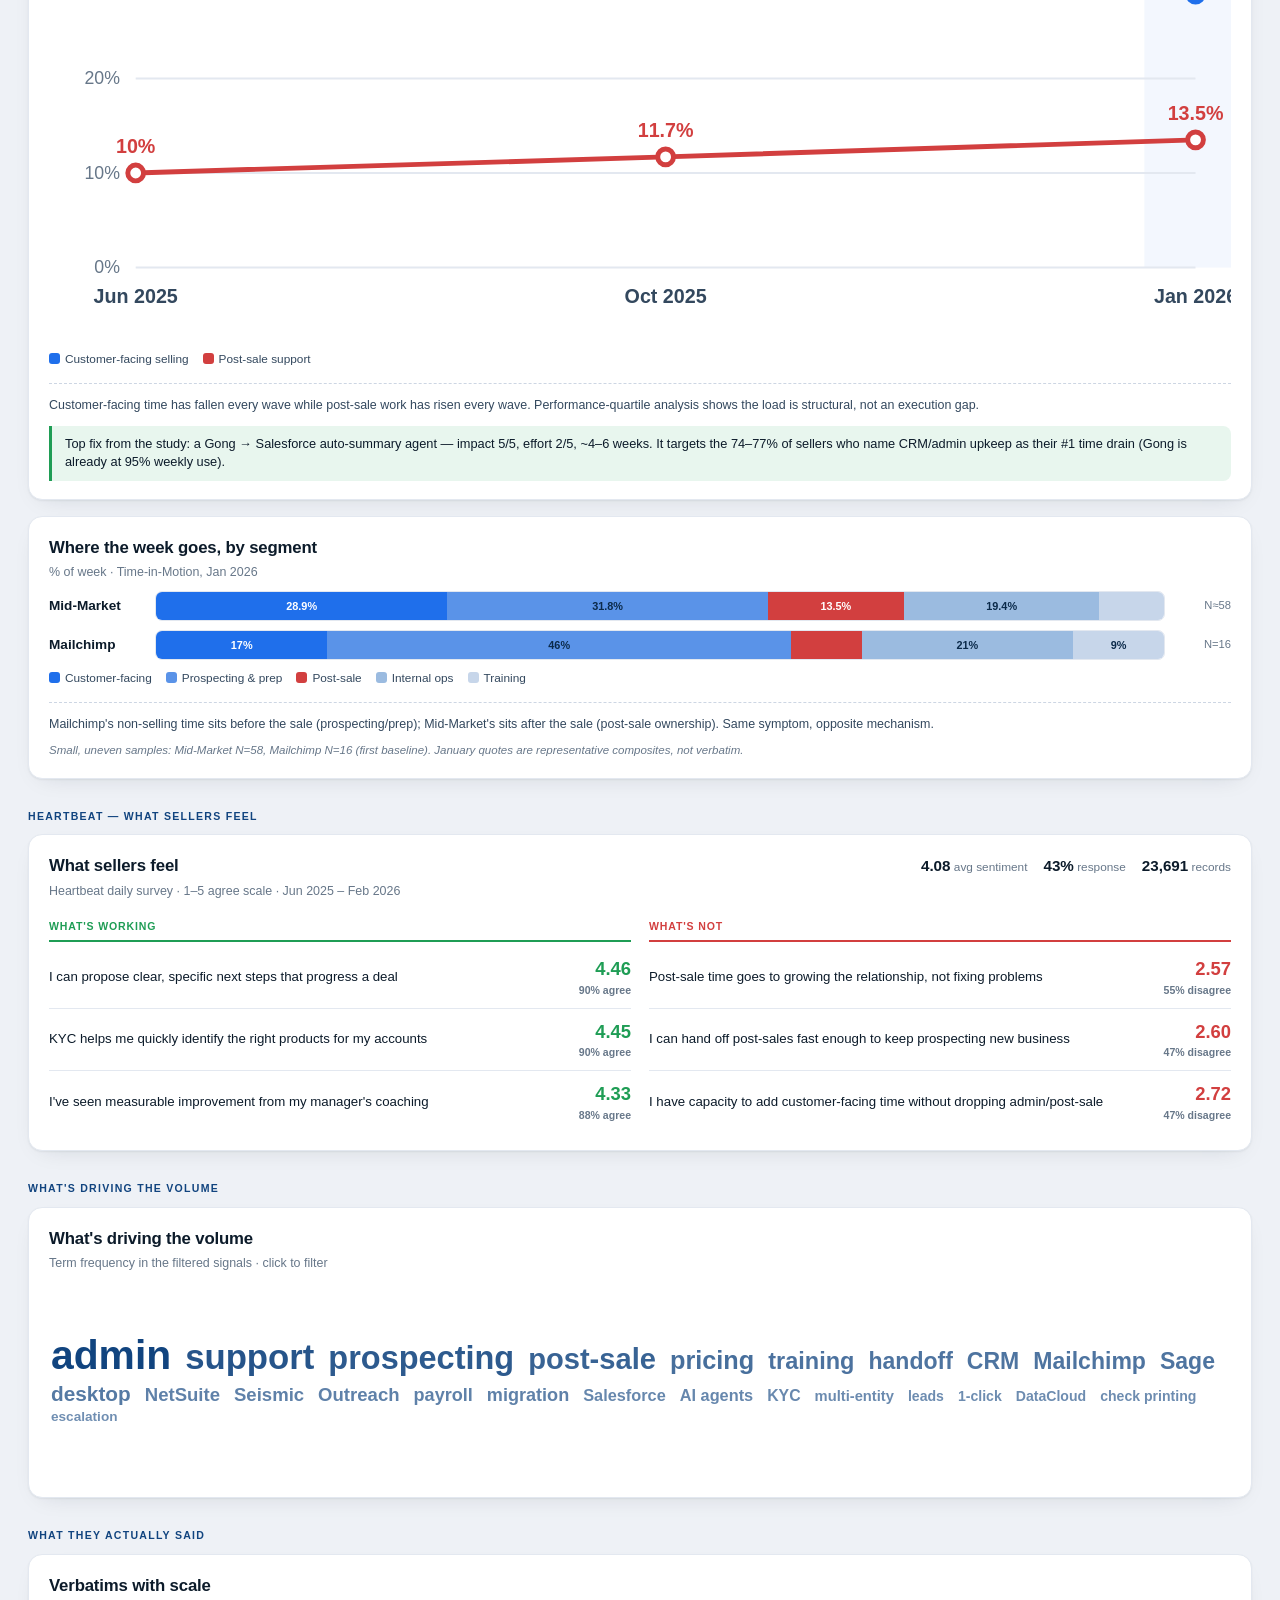
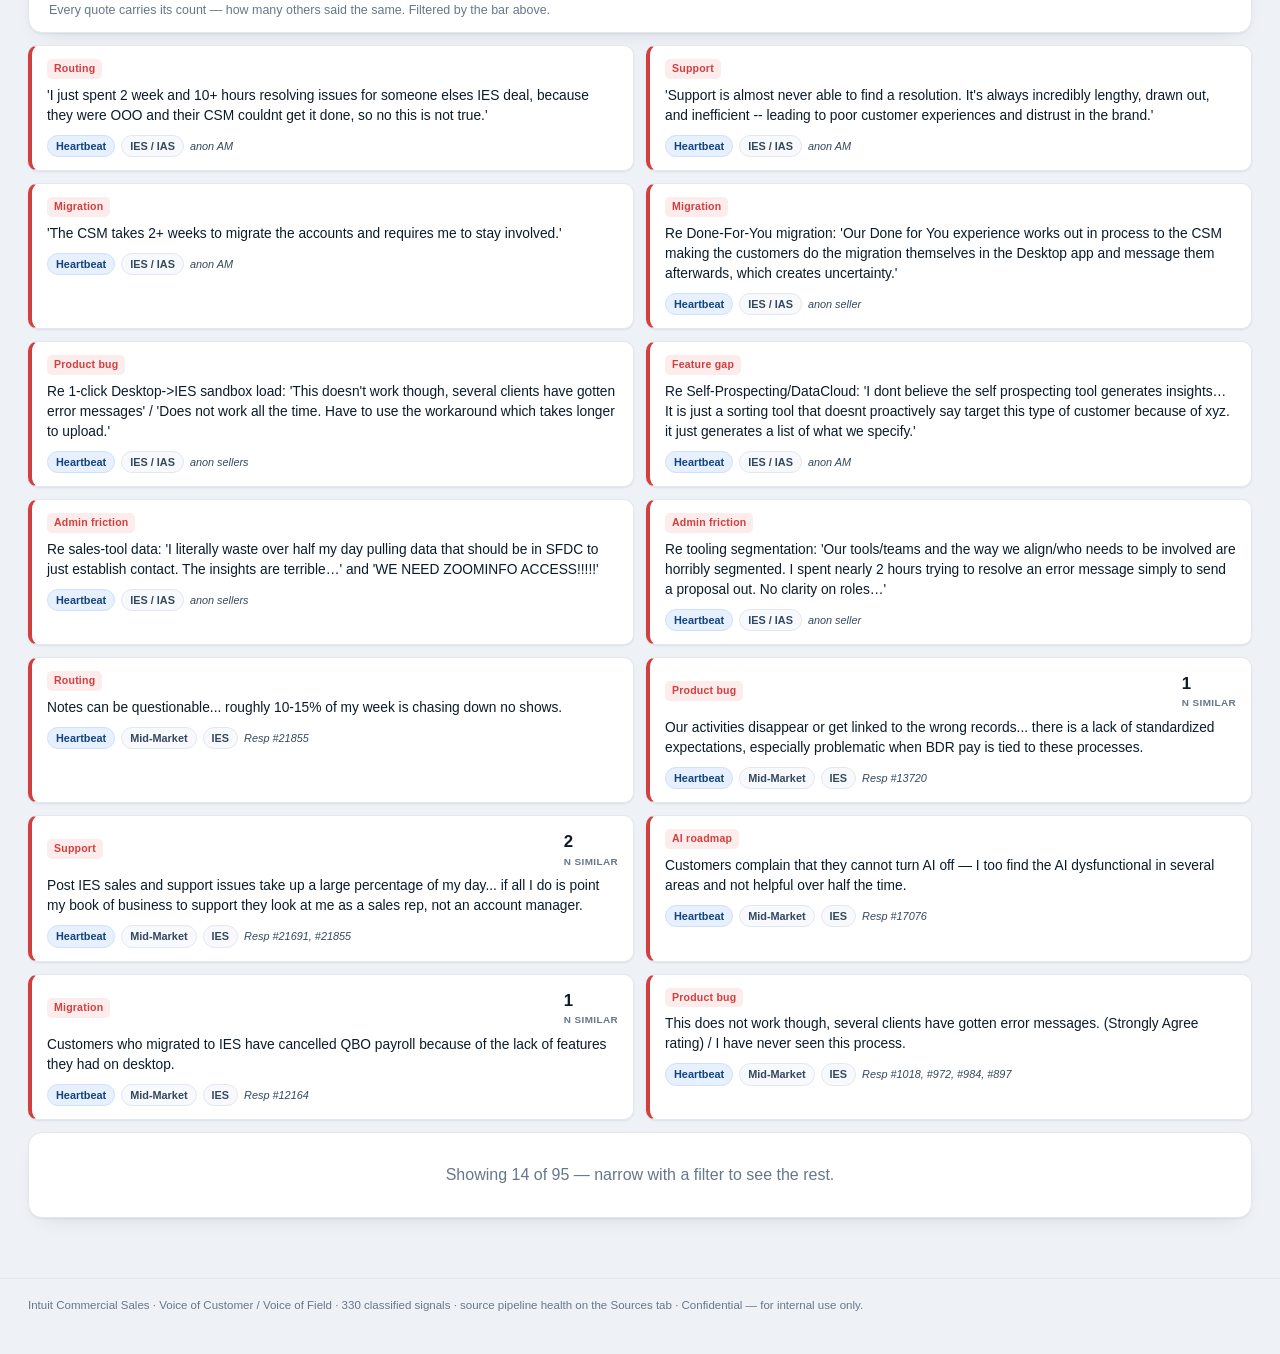
==== commit 9302ae0f: "Add Trends tab: movement deltas, signal-trend line chart, emerging signals New Trends view (Qommute/" ====
--- a/index.html
+++ b/index.html
@@ -27,6 +27,7 @@
       <button class="tab tab-feature" data-lane="top100" role="tab" aria-selected="false"><span class="hot"></span>Top 100 Firms</button>
       <button class="tab" data-lane="customer" role="tab" aria-selected="false">Customer</button>
       <button class="tab" data-lane="field" role="tab" aria-selected="false">Field</button>
+      <button class="tab" data-lane="trends" role="tab" aria-selected="false">Trends</button>
       <button class="tab" data-lane="sources" role="tab" aria-selected="false">Sources</button>
       <button class="tab" data-lane="partners" role="tab" aria-selected="false">Partners<span class="soon">soon</span></button>
       <button class="tab" data-lane="investors" role="tab" aria-selected="false">Investors<span class="soon">soon</span></button>
@@ -130,6 +131,14 @@
     <div class="vgrid" id="verbatims" style="margin-top:12px;"></div>
   </div>
 
+  <!-- Trends lane -->
+  <div id="lane-trends" class="hidden">
+    <div class="section-tag">What's moving — trends &amp; momentum</div>
+    <p class="trsub" id="trendsSub"></p>
+    <div class="trdeltas" id="trendsDeltas"></div>
+    <div class="grid-2" id="trendsBody" style="margin-top:18px;"></div>
+  </div>
+
   <!-- Sources / signal-coverage lane -->
   <div id="lane-sources" class="hidden">
     <div class="section-tag">Signal coverage — how the VOC / VOF engine is fed</div>
--- a/assets/styles.css
+++ b/assets/styles.css
@@ -229,6 +229,34 @@
 .themebiglab{font-size:.76rem;color:var(--ink-soft);font-weight:600;}
 .themebody{font-size:.84rem;color:var(--ink);line-height:1.48;margin:10px 0;flex:1;}
 .themesrc{font-size:.72rem;color:var(--muted);font-weight:600;border-top:1px dashed var(--line);padding-top:8px;}
+/* Trends tab */
+.trsub{font-size:.85rem;color:var(--muted);margin:2px 0 16px;max-width:70ch;}
+.trdeltas{display:grid;grid-template-columns:repeat(auto-fit,minmax(215px,1fr));gap:14px;}
+.trdelta{background:var(--surface);border:1px solid var(--line-strong);border-left:5px solid var(--line-strong);border-radius:12px;padding:14px 16px;box-shadow:var(--shadow-sm);}
+.trdelta.good{border-left-color:#16a34a;} .trdelta.bad{border-left-color:#c0392b;}
+.trd-top{display:flex;align-items:center;gap:8px;}
+.trarrow{font-size:.9rem;font-weight:800;}
+.trdelta.good .trarrow{color:#16a34a;} .trdelta.bad .trarrow{color:#c0392b;}
+.trd-lab{font-size:.7rem;font-weight:800;letter-spacing:.06em;text-transform:uppercase;color:var(--muted);}
+.trd-val{font-size:1.9rem;font-weight:800;color:var(--ink);letter-spacing:-.02em;margin:6px 0 4px;font-variant-numeric:tabular-nums;}
+.trd-sub{font-size:.78rem;color:var(--ink-soft);line-height:1.4;}
+.trlegend{display:flex;gap:16px;flex-wrap:wrap;margin:10px 0 4px;}
+.trleg{display:inline-flex;align-items:center;gap:7px;font-size:.8rem;color:var(--ink-soft);font-weight:600;}
+.trleg i{width:12px;height:3px;border-radius:2px;display:inline-block;}
+.trchartwrap{overflow-x:auto;margin-top:6px;}
+.trchart{width:100%;height:auto;min-width:340px;display:block;}
+.trgrid{stroke:var(--line);stroke-width:1;}
+.tryl{fill:var(--muted);font-size:11px;text-anchor:end;font-variant-numeric:tabular-nums;}
+.trxl{fill:var(--muted);font-size:11px;text-anchor:middle;font-weight:600;}
+.trendlab{font-size:12.5px;font-weight:800;}
+.trnote{font-size:.8rem;color:var(--ink-soft);line-height:1.5;margin-top:12px;border-top:1px solid var(--line);padding-top:10px;}
+.emrow{display:flex;align-items:center;gap:12px;padding:11px 2px;border-top:1px solid var(--line);}
+.emrow:first-child{border-top:none;}
+.emdir{font-size:.85rem;font-weight:800;flex:none;width:20px;text-align:center;}
+.emdir.up{color:#c0392b;} .emdir.steady{color:var(--muted);} .emdir.down{color:#16a34a;}
+.emtx{flex:1;} .emtx b{display:block;font-size:.88rem;color:var(--ink);font-weight:800;} .emtx span{font-size:.78rem;color:var(--muted);}
+.emsev{font-size:.62rem;font-weight:800;letter-spacing:.06em;text-transform:uppercase;padding:3px 9px;border-radius:999px;flex:none;}
+.emsev.critical{background:#fdeeec;color:#c0392b;} .emsev.high{background:#fdf3e7;color:#b8620a;} .emsev.steady{background:#eef1f5;color:var(--muted);}
 /* IES vs IAS comparison */
 .ivgrid{display:grid;grid-template-columns:1fr 1fr;gap:14px;}
 @media(max-width:760px){.ivgrid{grid-template-columns:1fr;}}
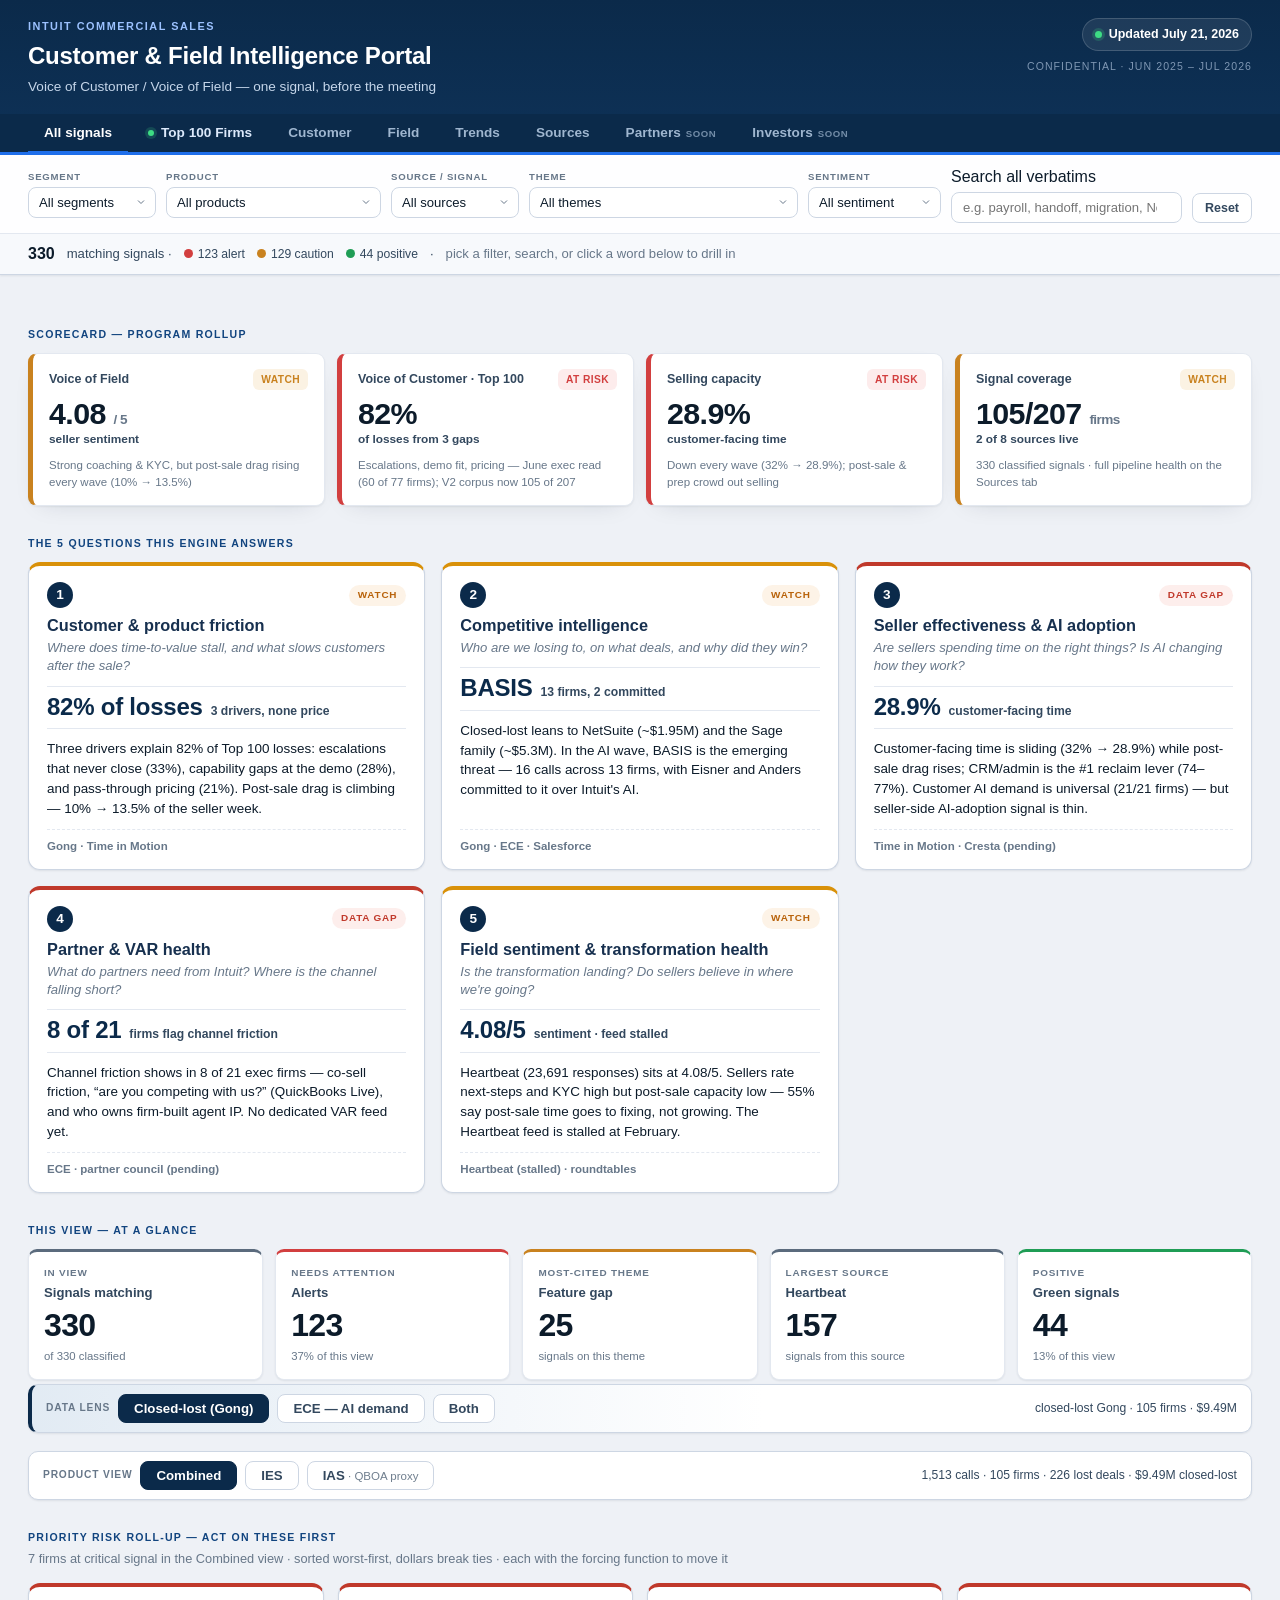
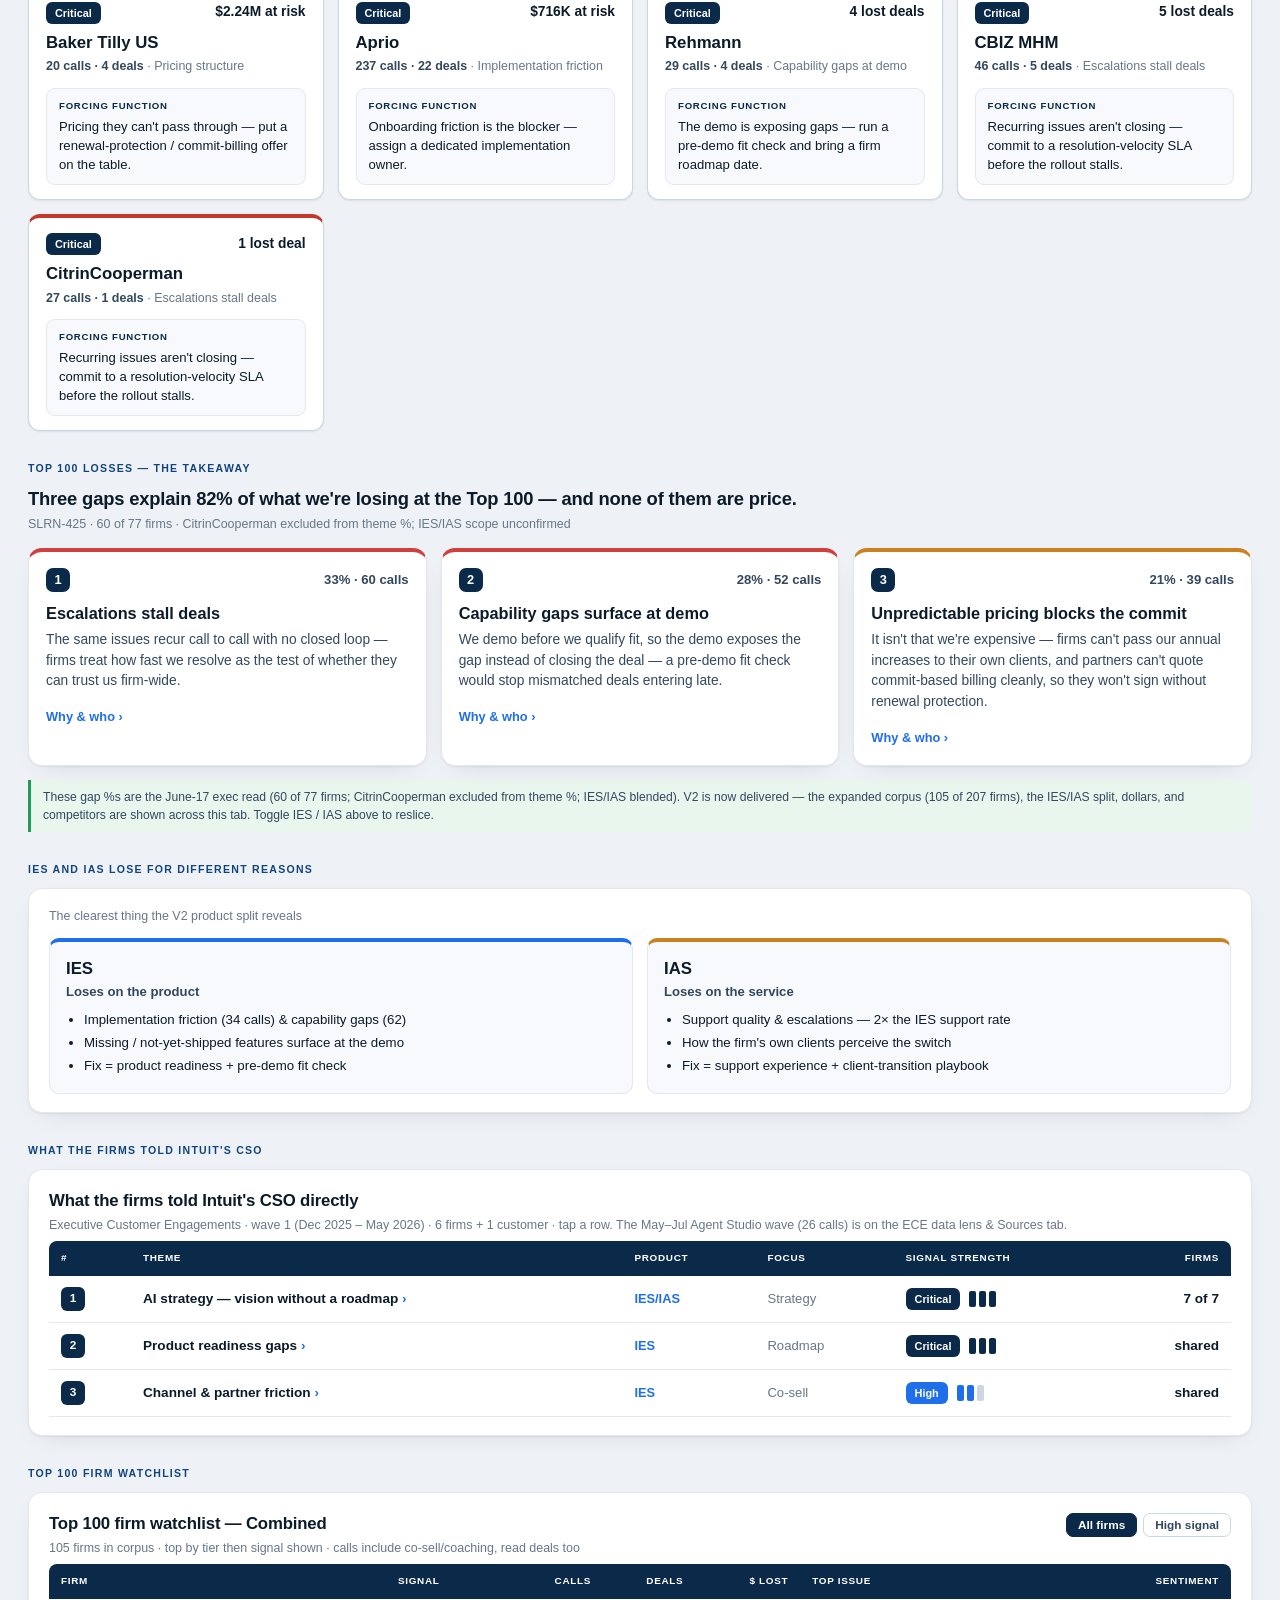
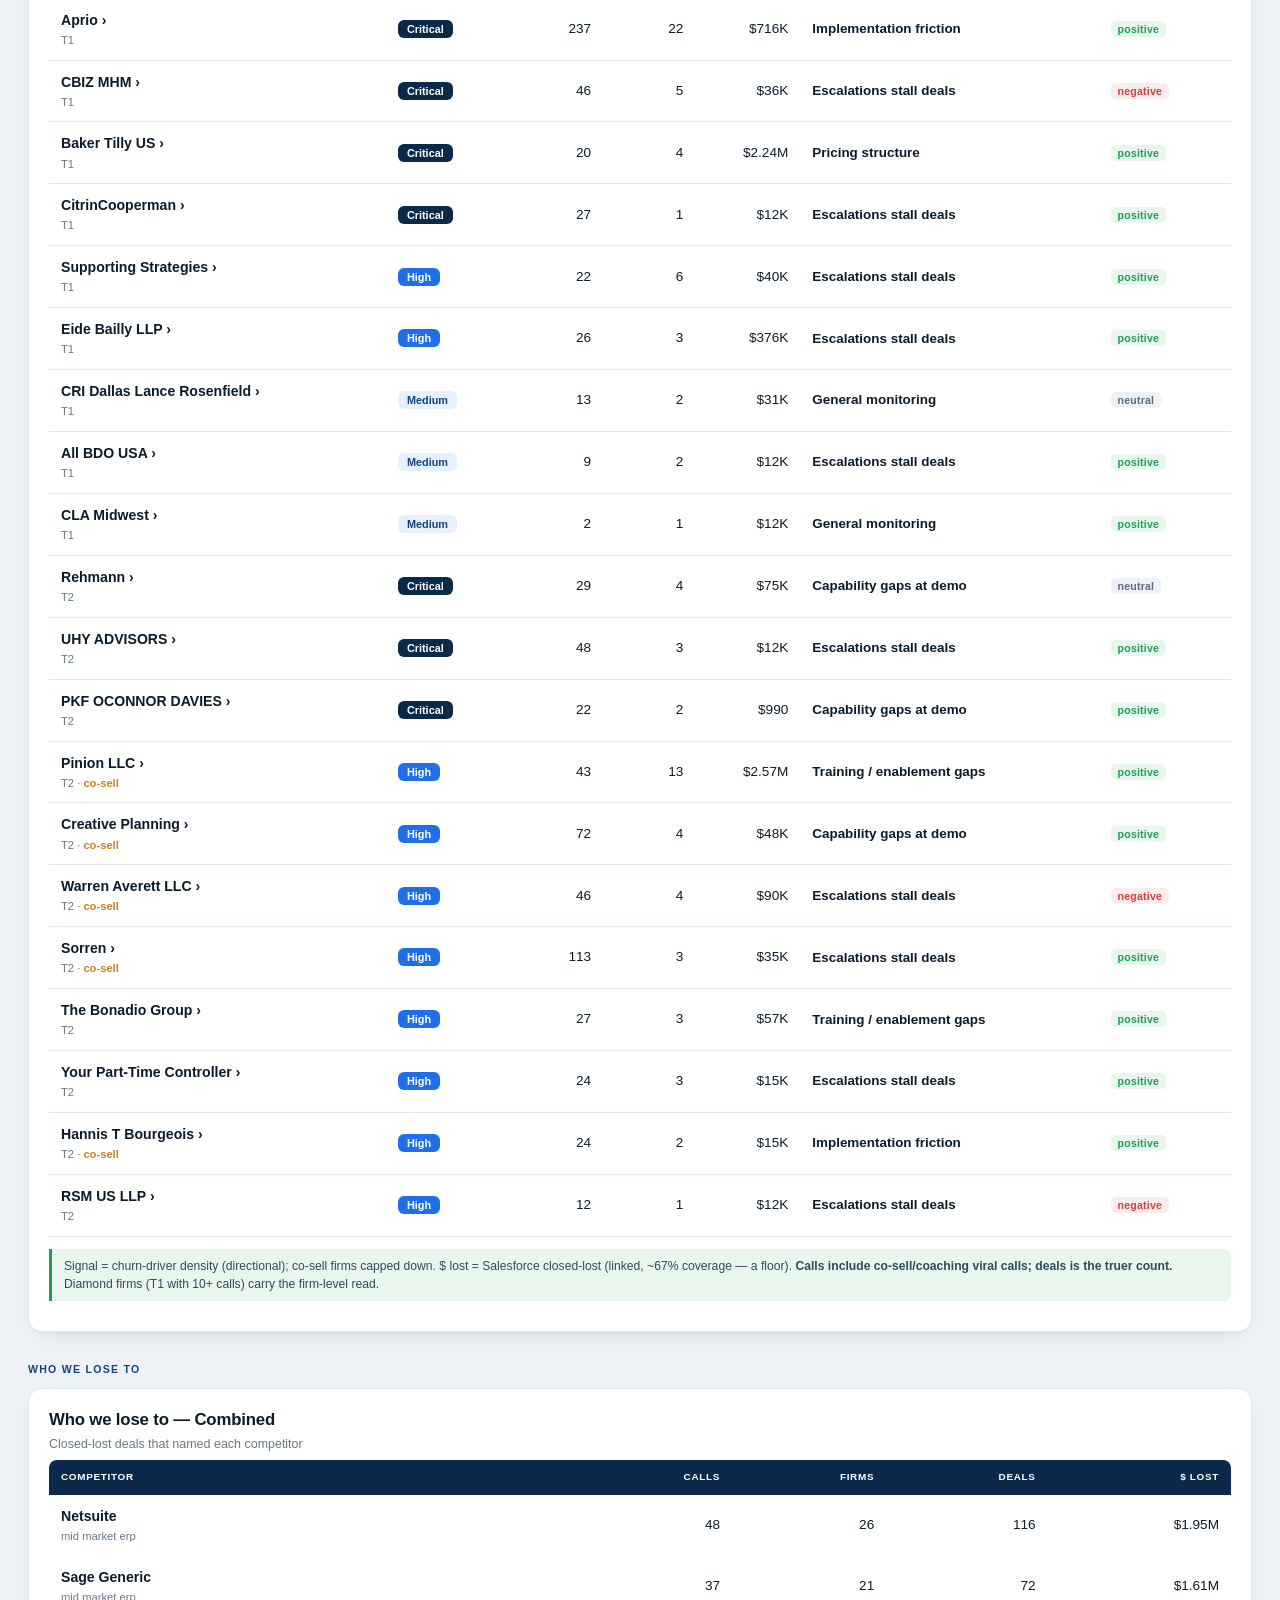
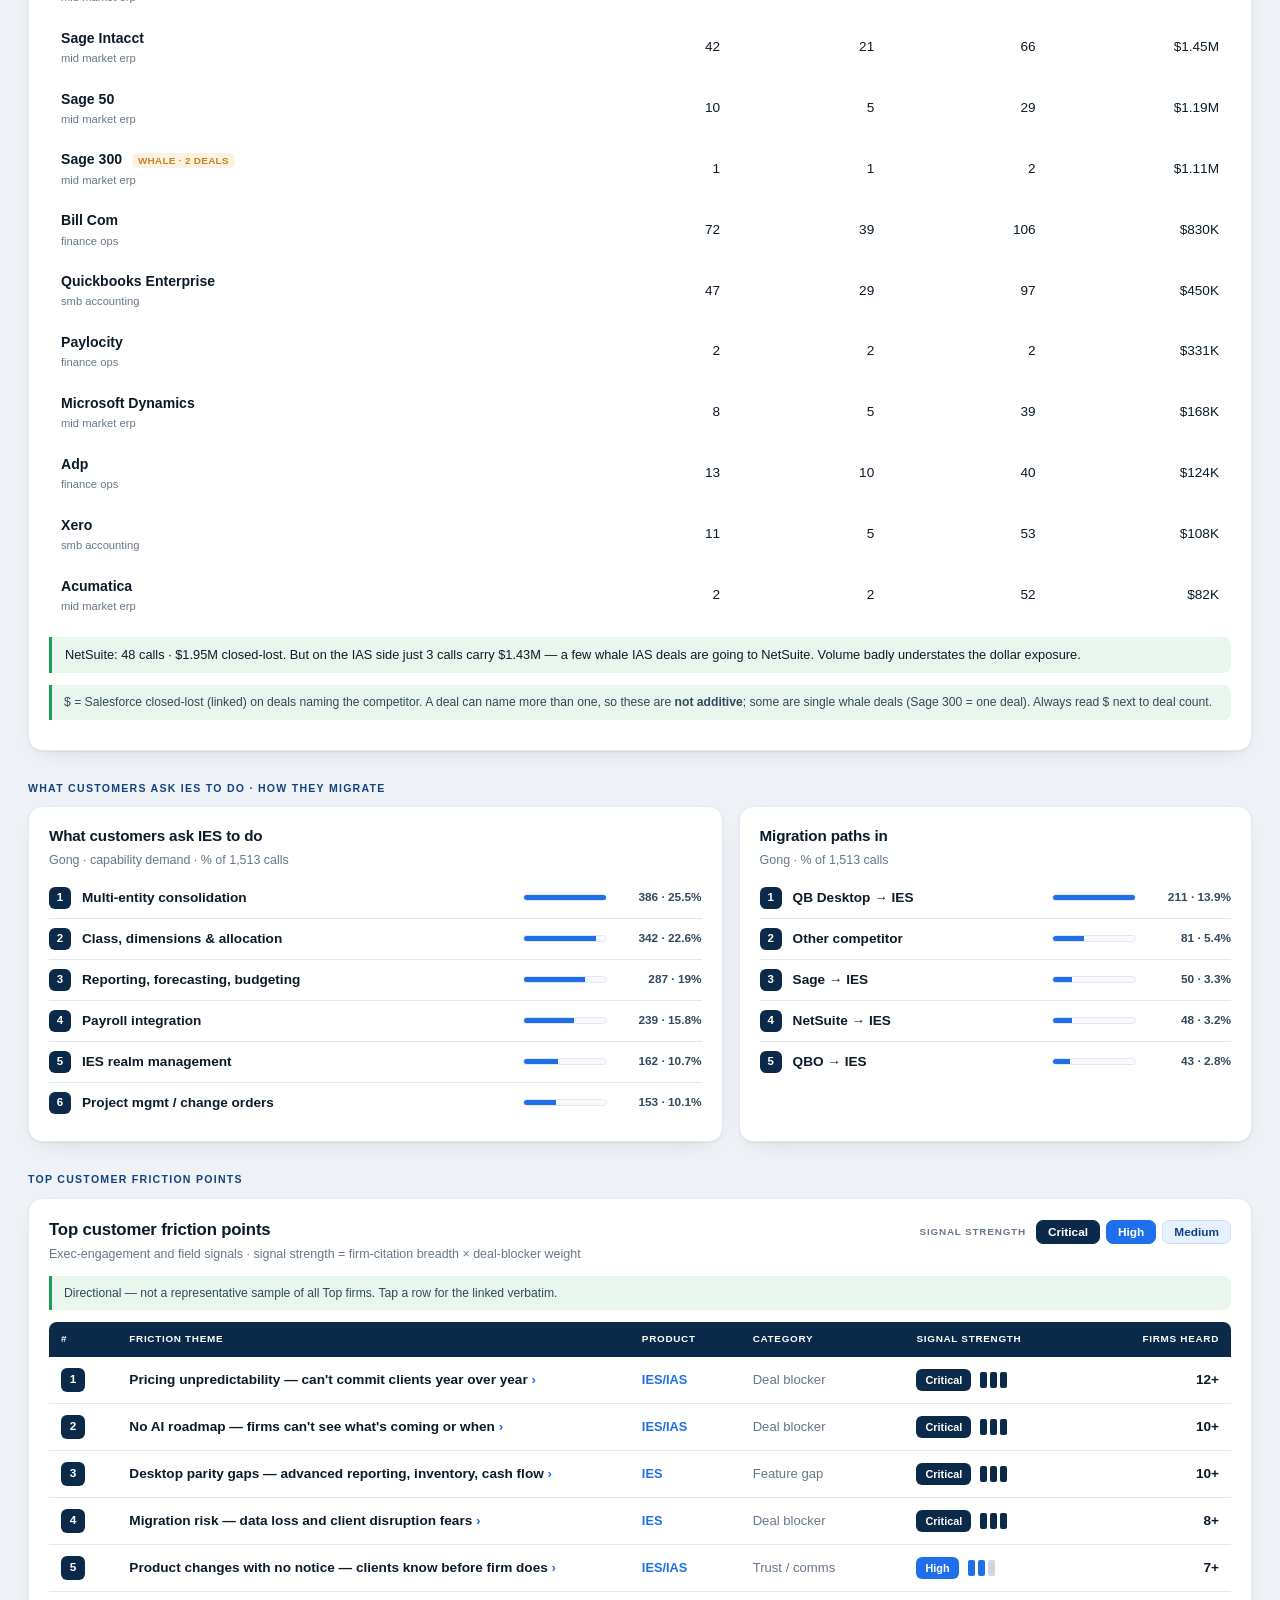
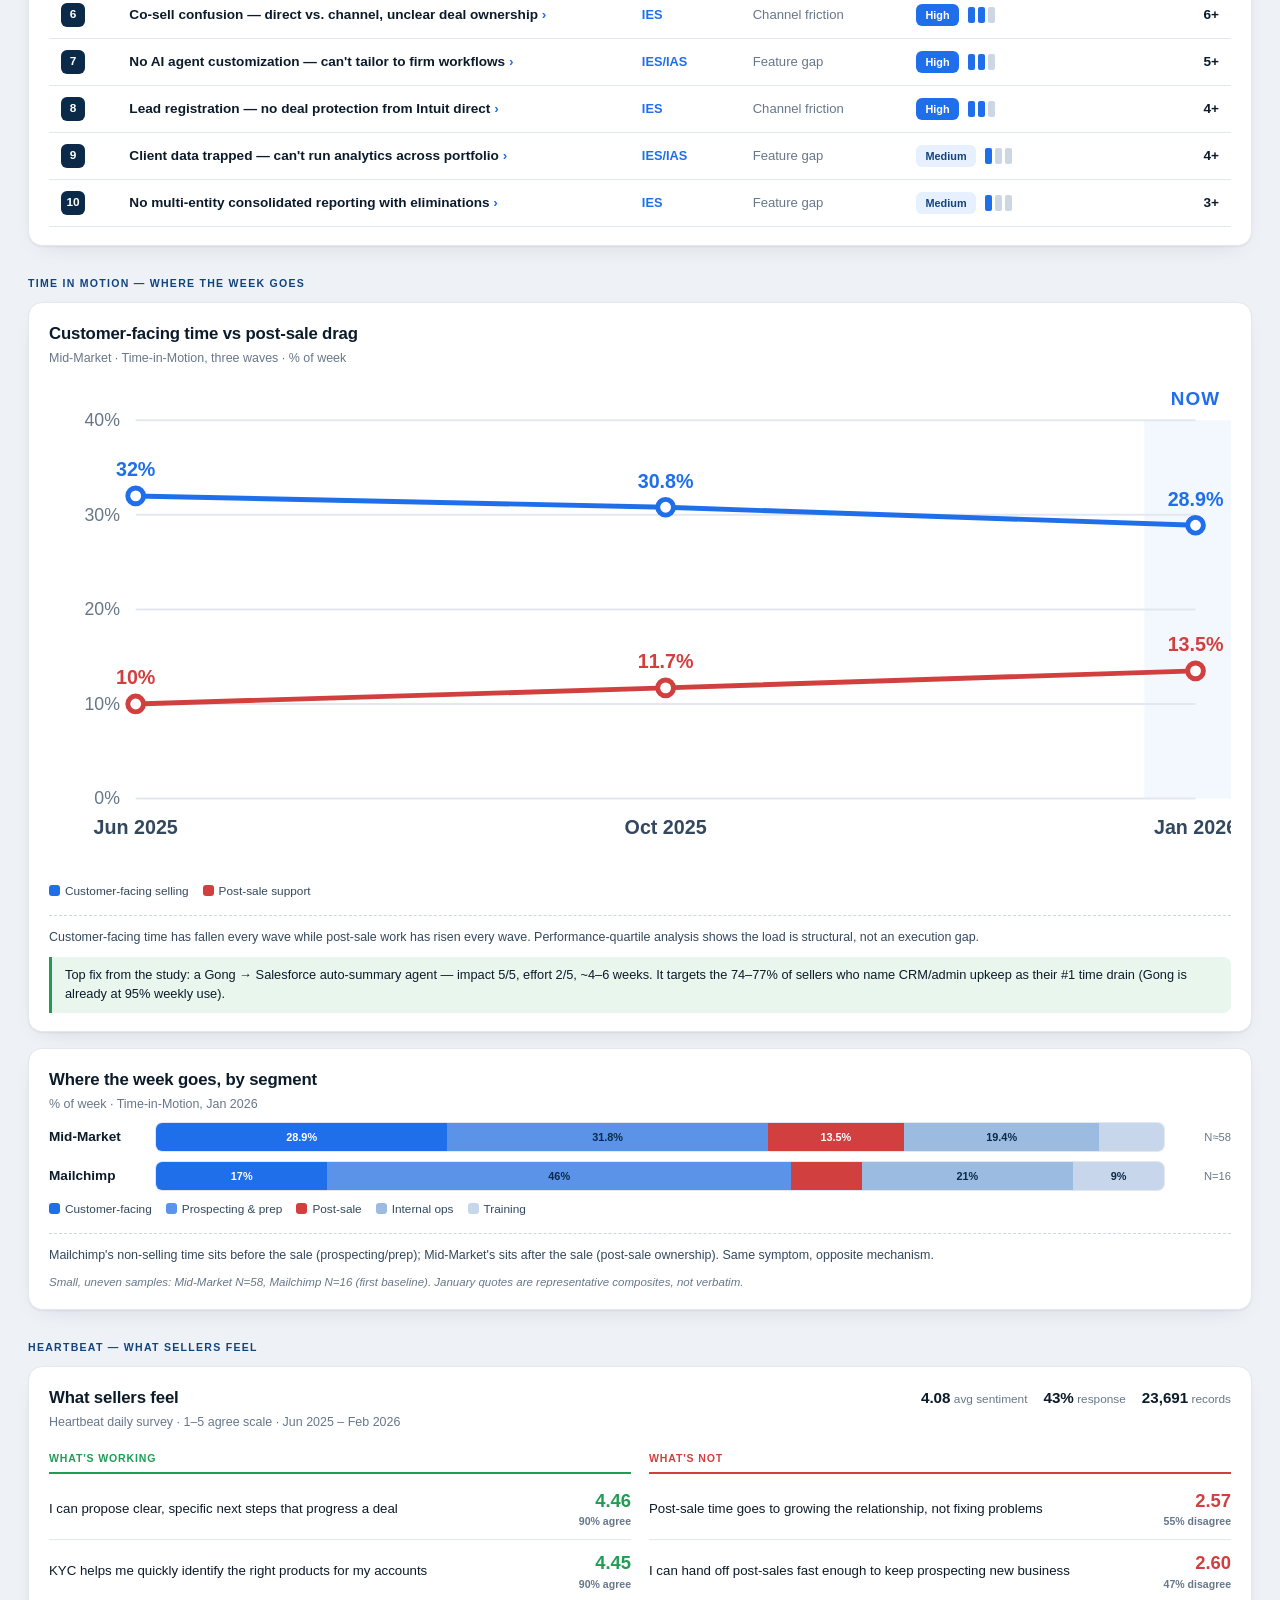
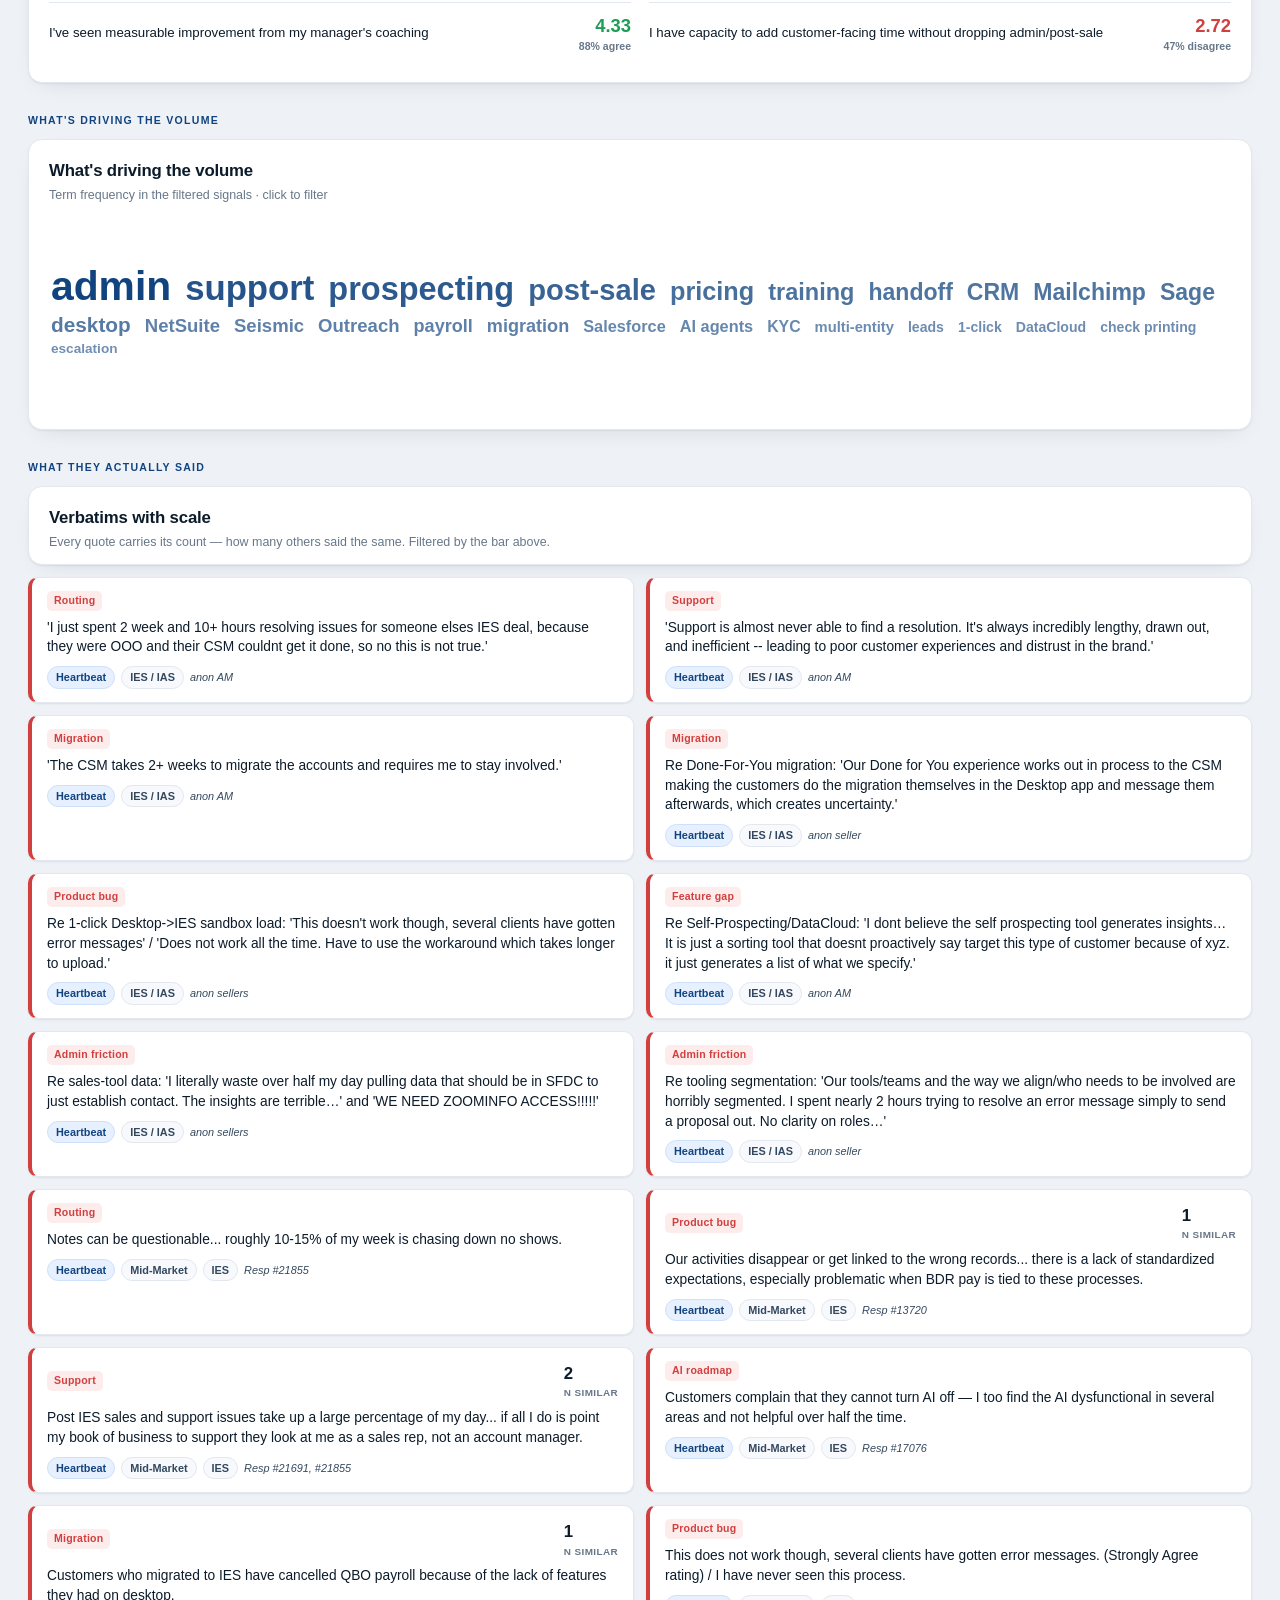
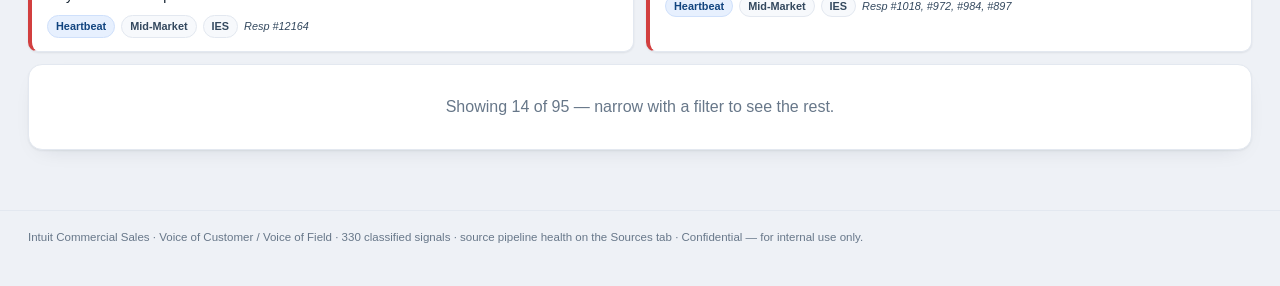
==== commit 9ab17e23: "Add Priority Risk Roll-up to Top 100 view (command-center pattern) Scout-style 'act on these first' " ====
--- a/index.html
+++ b/index.html
@@ -83,6 +83,8 @@
           <span class="cutmeta" id="cutmeta"></span>
         </div>
 
+        <div id="priorityRoll"></div>
+
         <div class="section-tag">Top 100 losses — the takeaway</div>
         <div id="gapsSection"></div>
 
--- a/assets/styles.css
+++ b/assets/styles.css
@@ -257,6 +257,19 @@
 .emtx{flex:1;} .emtx b{display:block;font-size:.88rem;color:var(--ink);font-weight:800;} .emtx span{font-size:.78rem;color:var(--muted);}
 .emsev{font-size:.62rem;font-weight:800;letter-spacing:.06em;text-transform:uppercase;padding:3px 9px;border-radius:999px;flex:none;}
 .emsev.critical{background:#fdeeec;color:#c0392b;} .emsev.high{background:#fdf3e7;color:#b8620a;} .emsev.steady{background:#eef1f5;color:var(--muted);}
+/* Priority risk roll-up (command-center) */
+.prhead{font-size:.8rem;color:var(--muted);margin:-6px 0 14px;}
+.prgrid{display:grid;grid-template-columns:repeat(auto-fill,minmax(250px,1fr));gap:14px;}
+.prcard{background:var(--surface);border:1px solid var(--line-strong);border-top:4px solid var(--line-strong);border-radius:12px;padding:15px 17px 14px;box-shadow:var(--shadow-sm);display:flex;flex-direction:column;}
+.prcard.critical{border-top-color:#c0392b;} .prcard.high{border-top-color:#d99109;} .prcard.medium{border-top-color:var(--brand);}
+.prtop{display:flex;align-items:center;justify-content:space-between;gap:8px;margin-bottom:9px;}
+.prbig{font-size:.86rem;font-weight:800;color:var(--ink);font-variant-numeric:tabular-nums;}
+.prfirm{font-size:1.05rem;font-weight:800;color:var(--ink);line-height:1.15;}
+.prmeta{font-size:.78rem;color:var(--muted);margin:5px 0 12px;}
+.prmeta .num{color:var(--ink-soft);font-weight:700;}
+.prff{margin-top:auto;background:var(--surface-2,#f6f9fc);border:1px solid var(--line);border-radius:9px;padding:10px 12px;font-size:.82rem;line-height:1.45;color:var(--ink);}
+.prfflab{display:block;font-size:.6rem;font-weight:800;letter-spacing:.08em;text-transform:uppercase;color:var(--brand-deep);margin-bottom:4px;}
+@media (prefers-color-scheme: dark){.prff{background:rgba(255,255,255,.03);}}
 /* IES vs IAS comparison */
 .ivgrid{display:grid;grid-template-columns:1fr 1fr;gap:14px;}
 @media(max-width:760px){.ivgrid{grid-template-columns:1fr;}}
